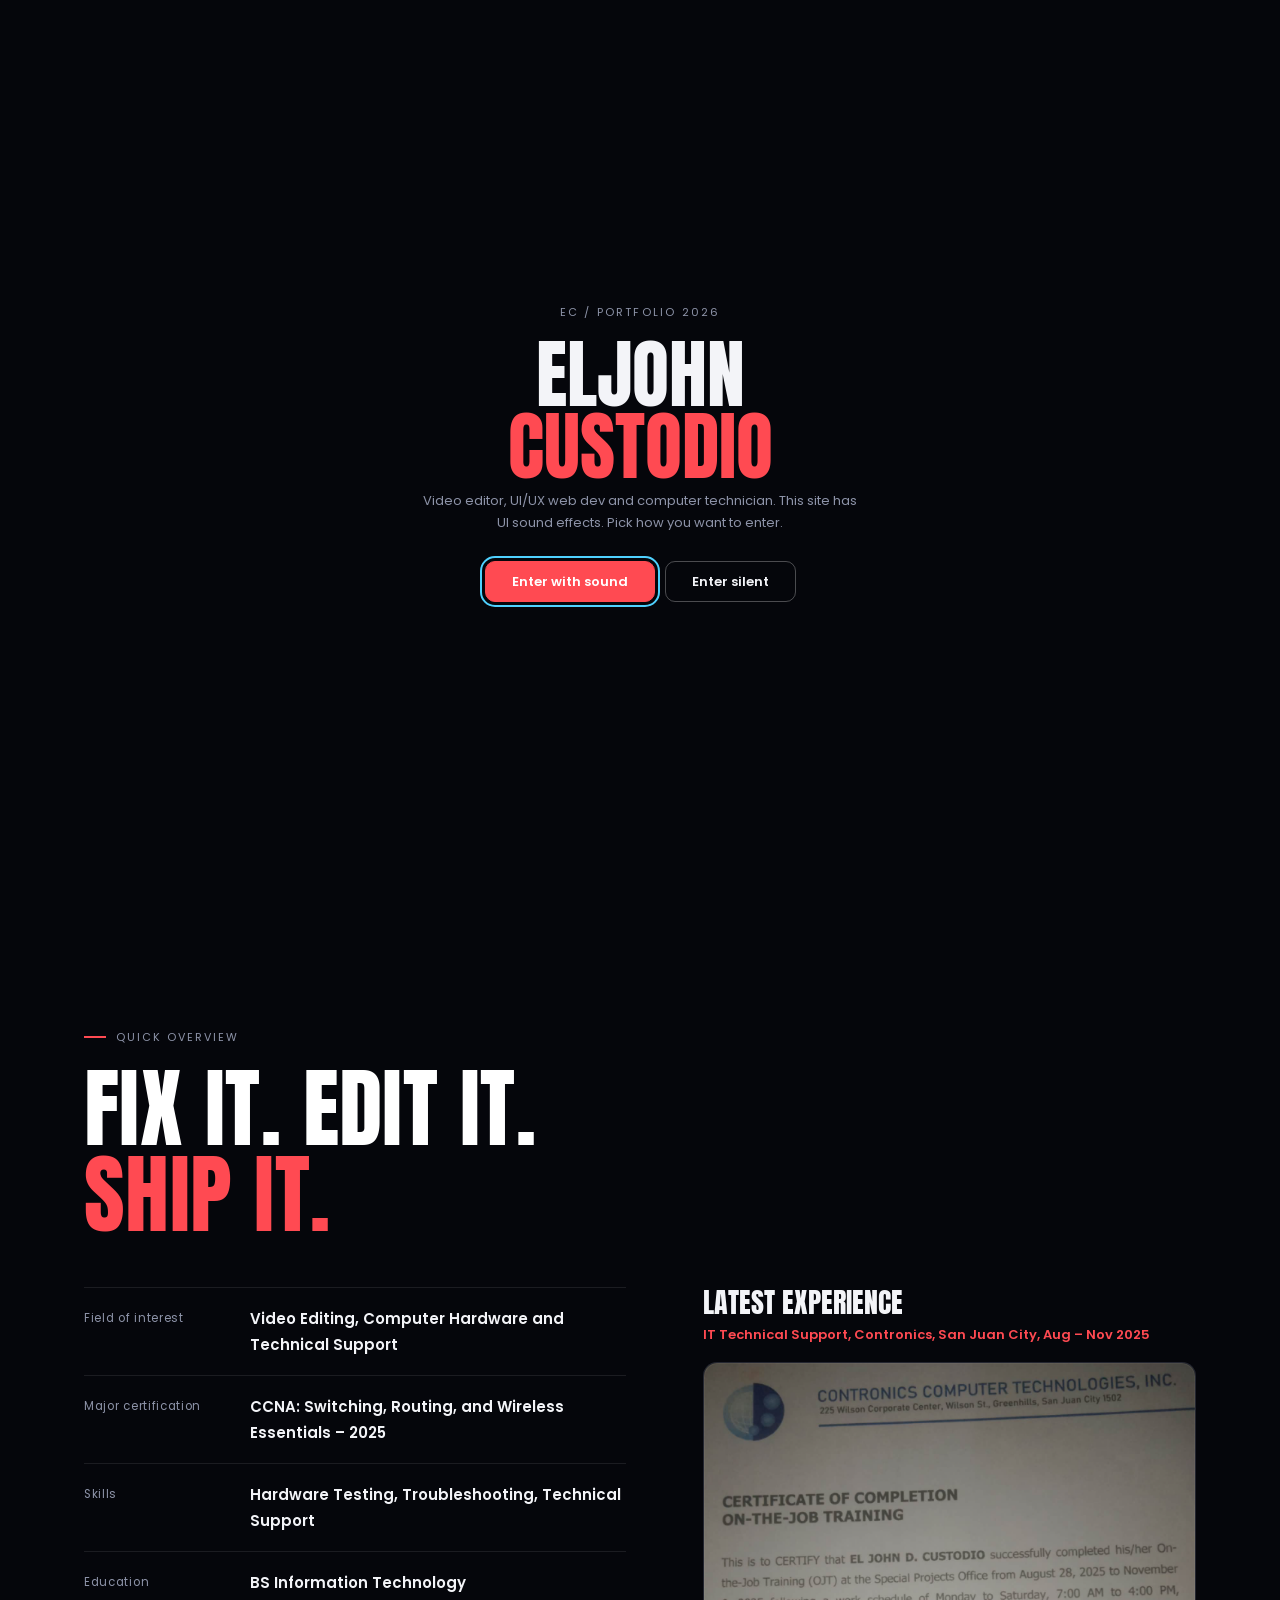
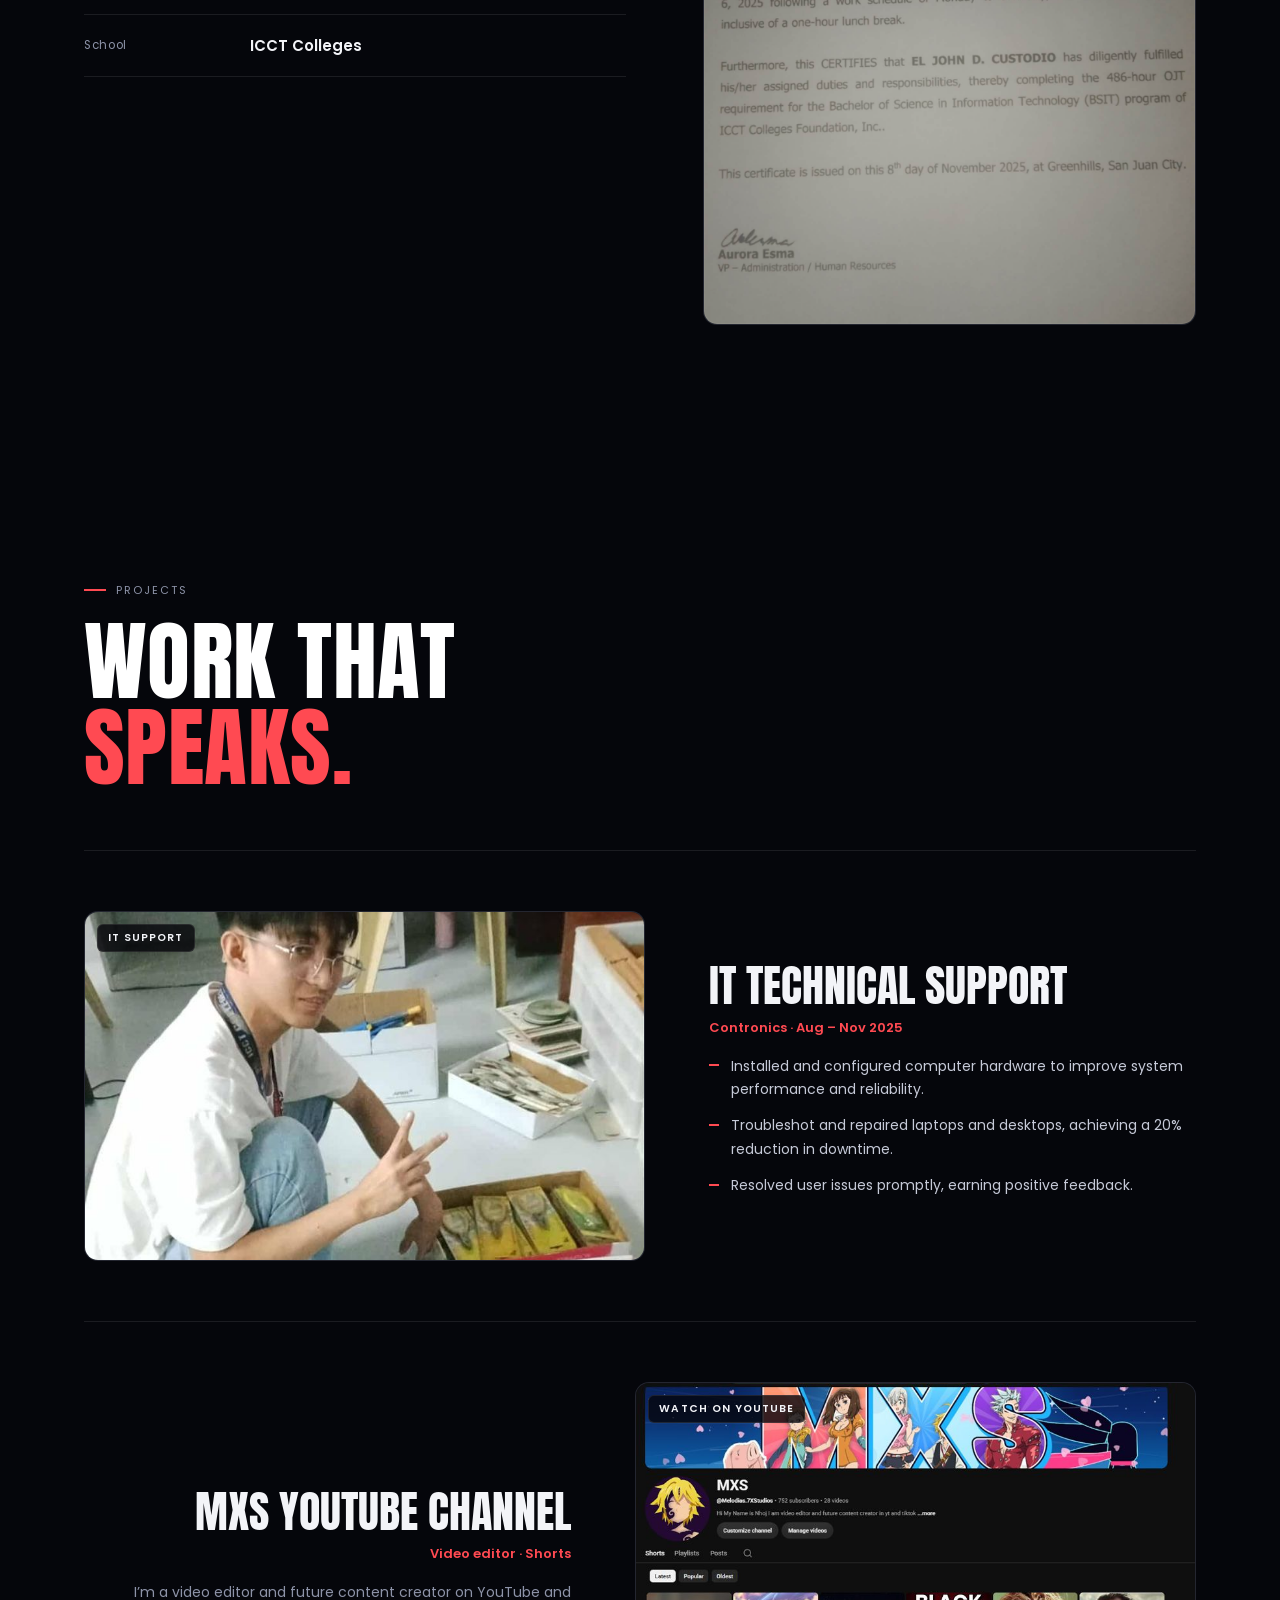
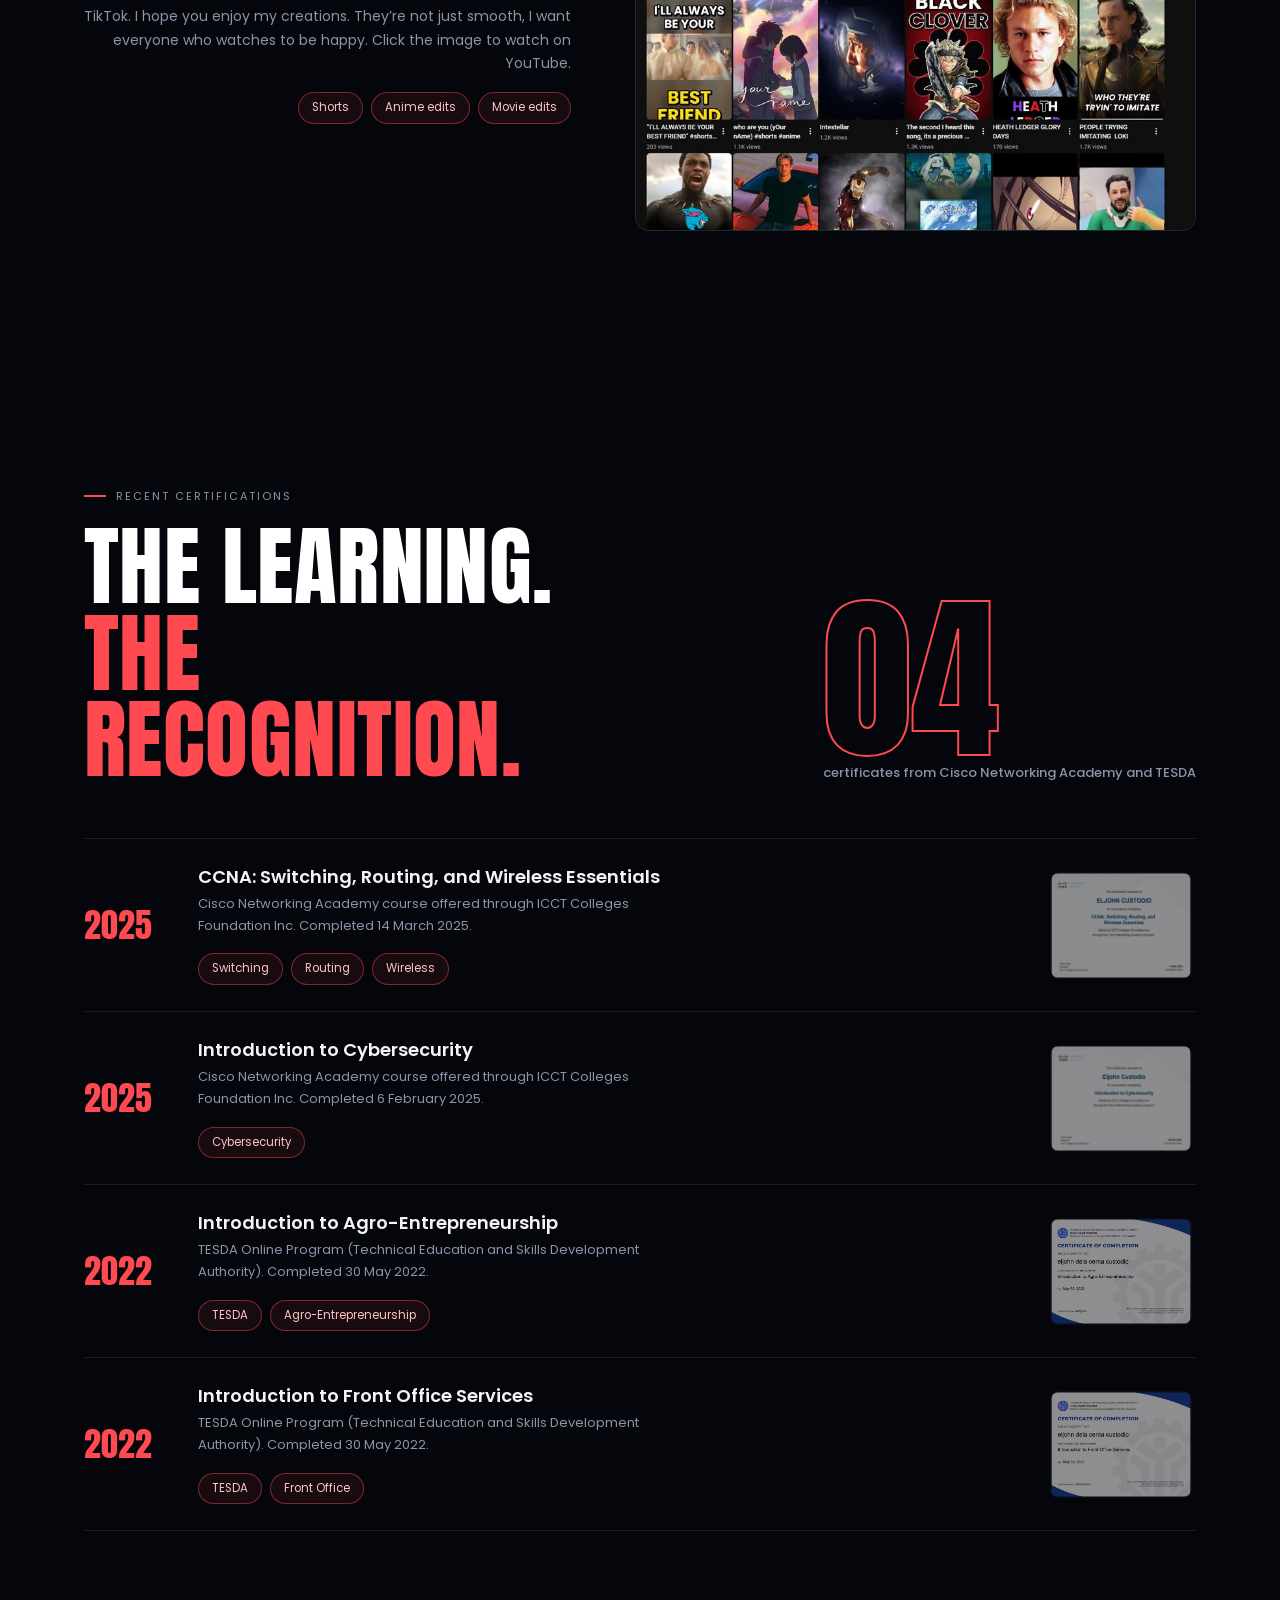
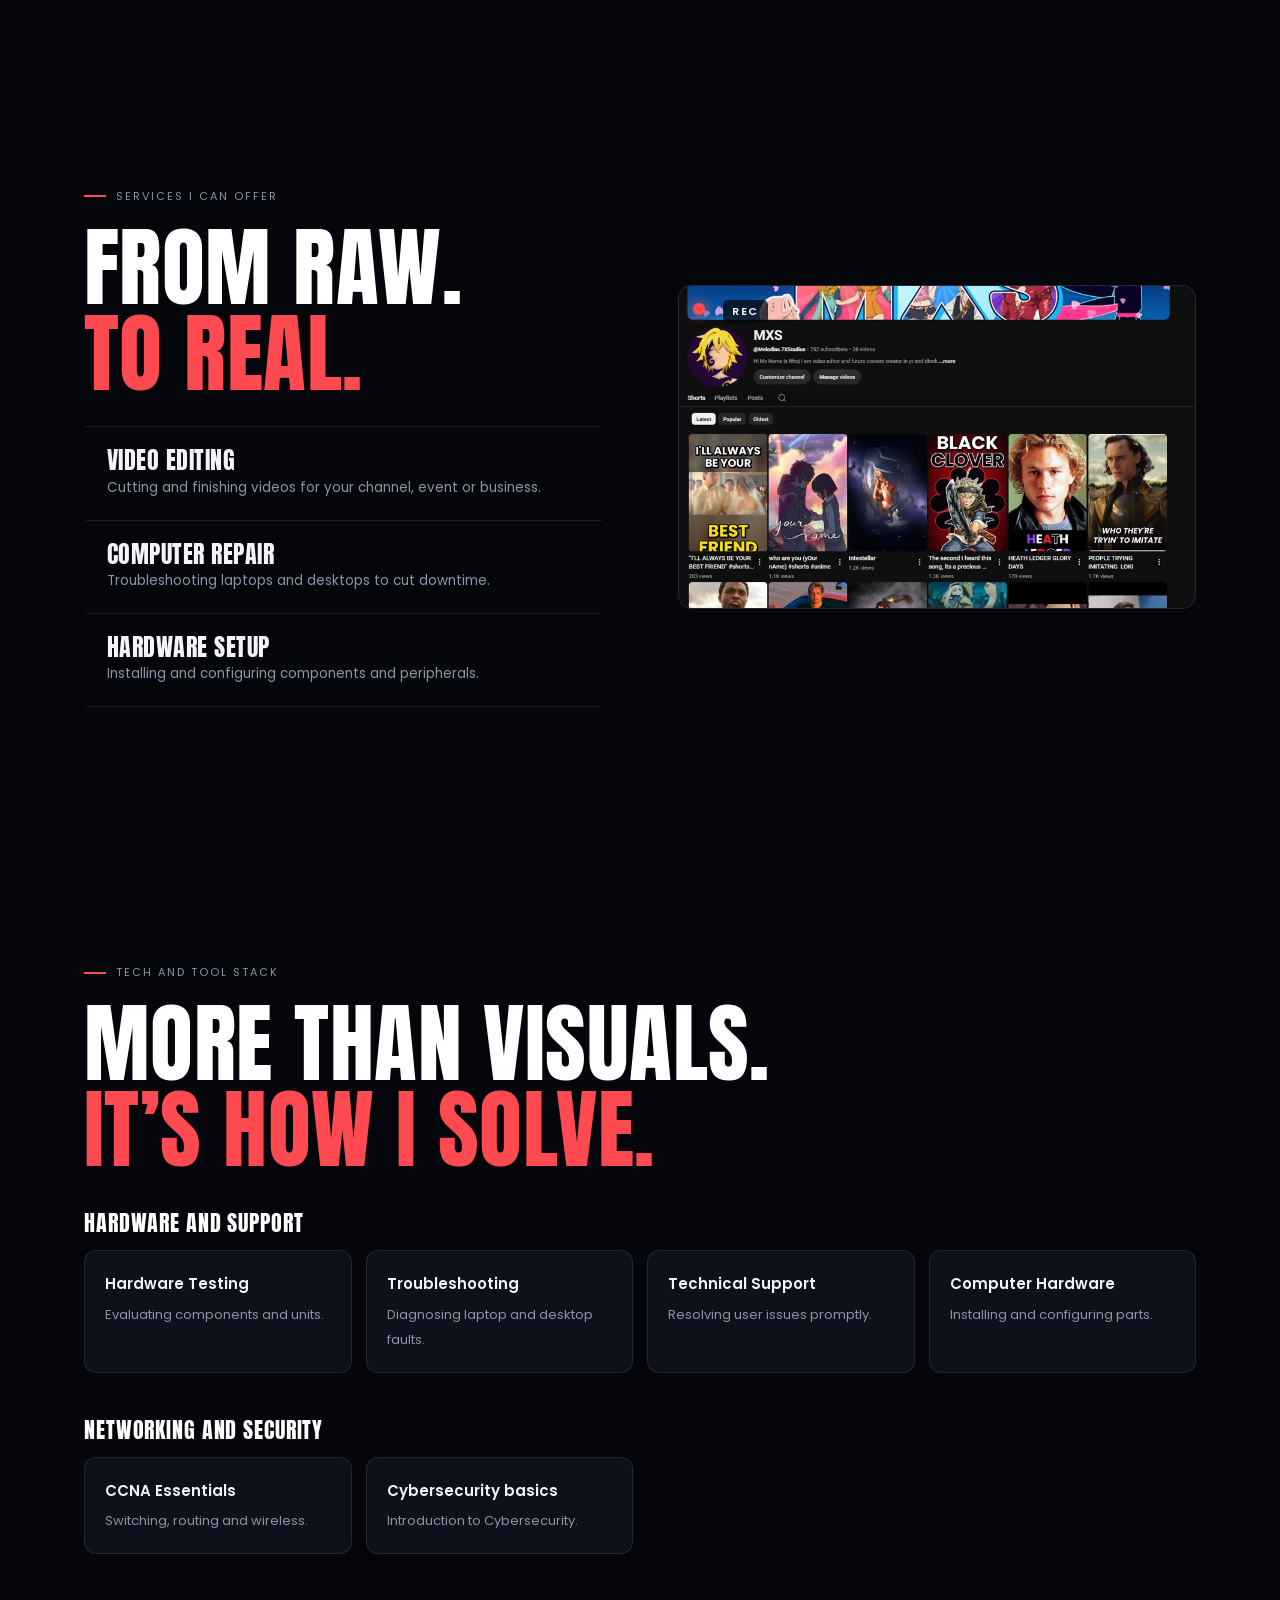
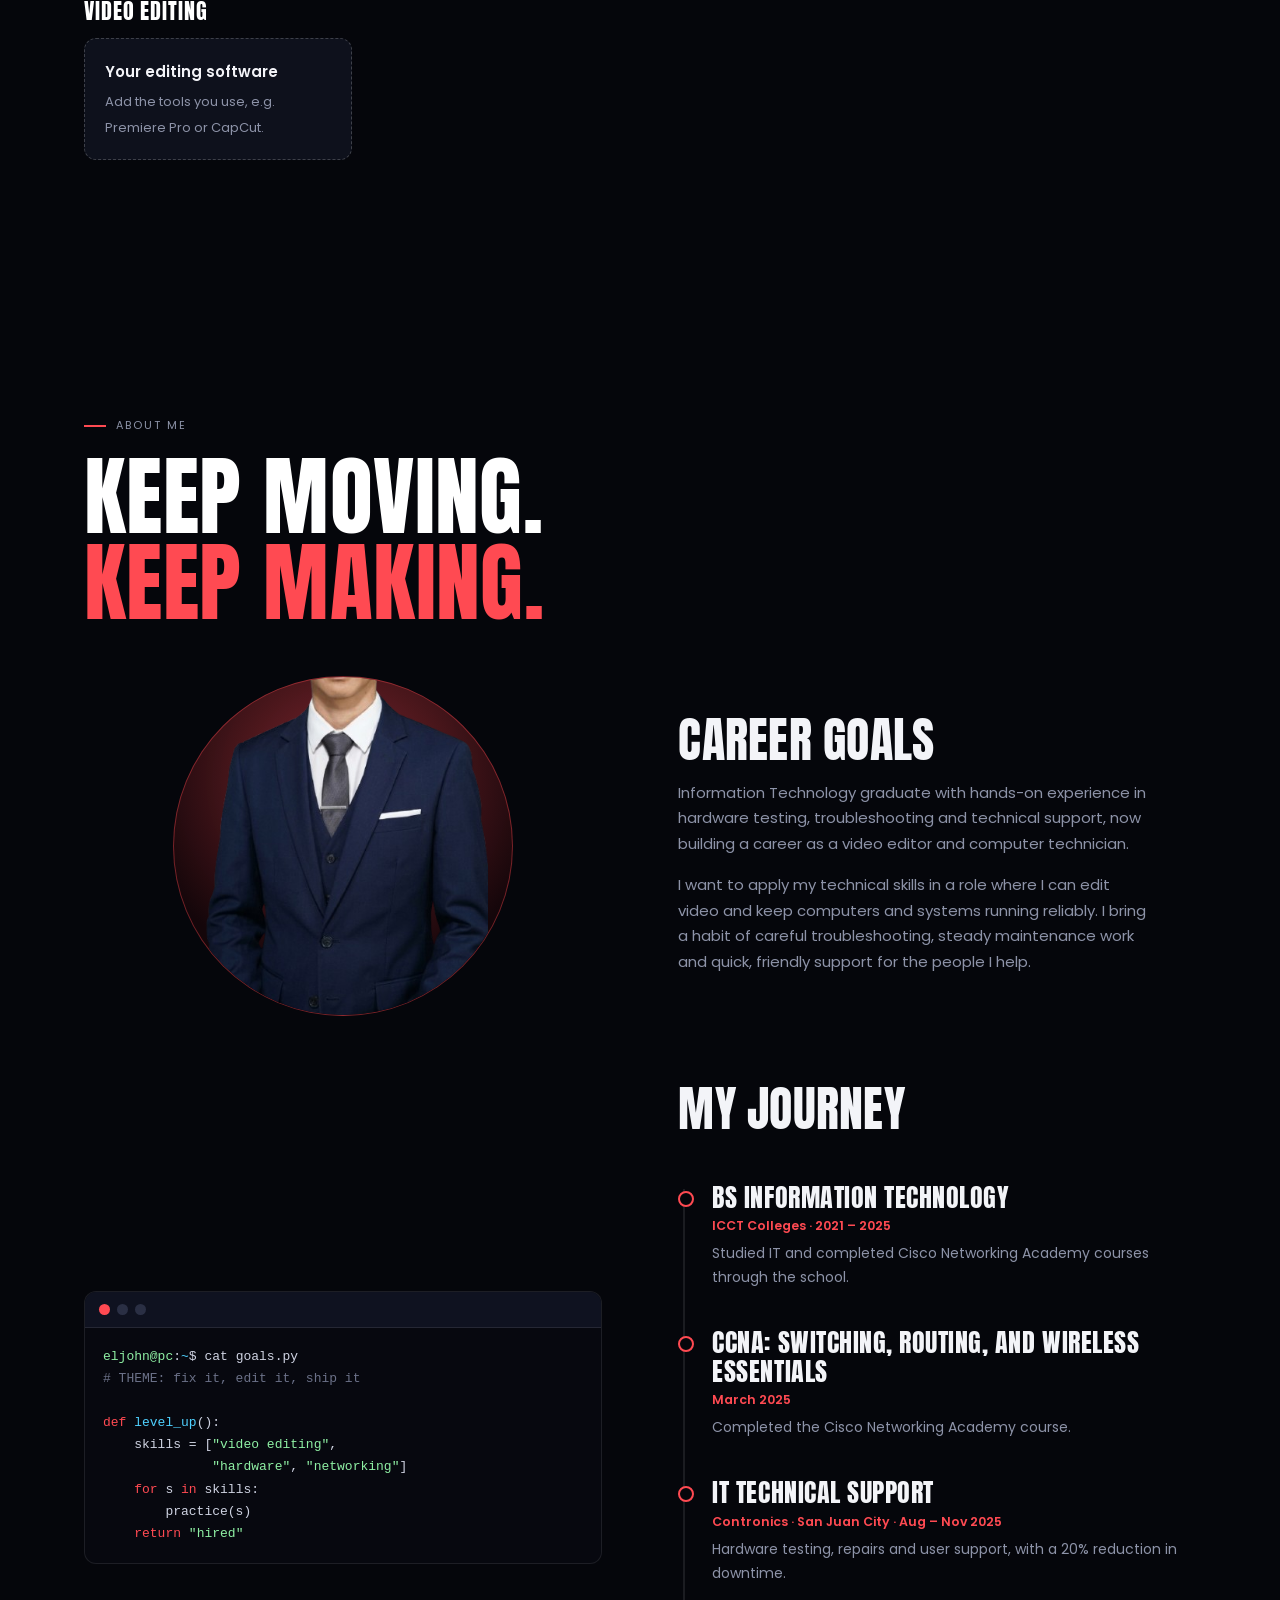
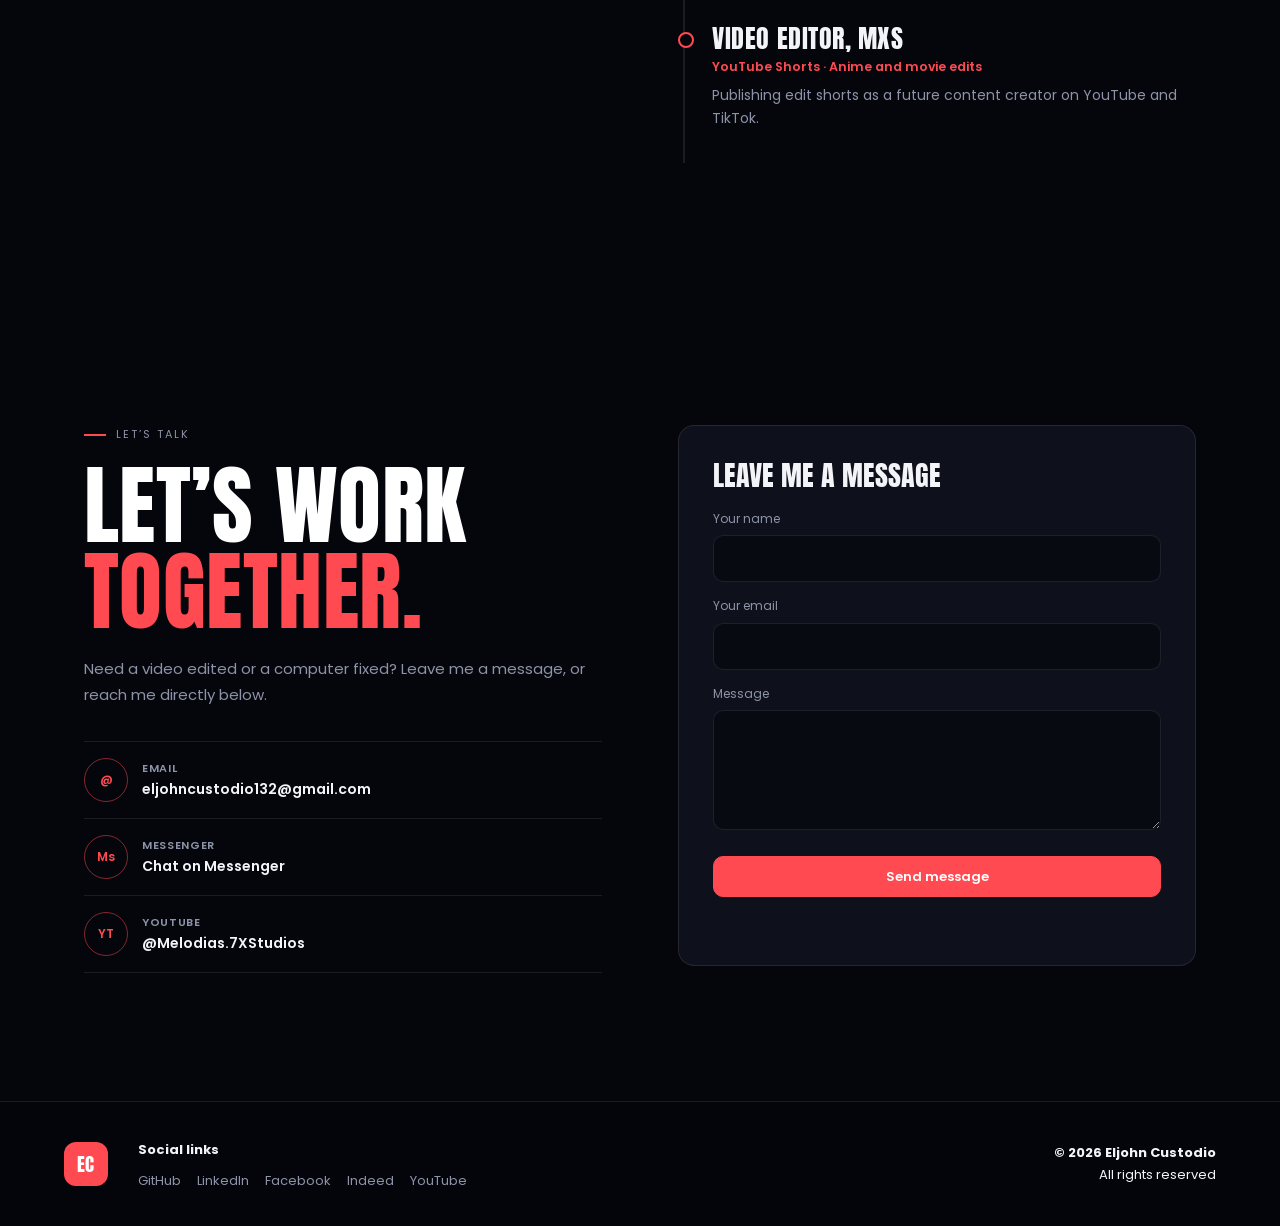
==== index.html @ 68603413 "Update index.html" ====
<!DOCTYPE html>
<html lang="en">
<head>
<meta charset="utf-8">
<meta name="viewport" content="width=device-width, initial-scale=1, viewport-fit=cover">
<meta name="color-scheme" content="dark">
<title>Eljohn Custodio – Portfolio</title>
<link rel="preconnect" href="https://fonts.googleapis.com">
<link rel="preconnect" href="https://fonts.gstatic.com" crossorigin>
<link rel="stylesheet" href="https://fonts.googleapis.com/css2?family=Anton&family=Poppins:wght@400;500;600;700&display=swap">
<style>
:root{
  --bg:#05060b; --bg2:#0a0c15; --panel:#0e111c; --line:rgba(255,255,255,.09);
  --text:#f3f4f8; --mut:#8d93a8; --red:#ff4a52; --red2:#b3121d; --cyan:#4fd1ff;
  --head:'Anton','Impact','Arial Narrow',sans-serif;
  --body:'Poppins',system-ui,-apple-system,'Segoe UI',sans-serif;
  --pad:clamp(20px,5vw,72px);
}
*{box-sizing:border-box;margin:0;padding:0}
html{scroll-behavior:smooth;scroll-padding-top:76px;background:var(--bg)}
body{background:var(--bg);color:var(--text);font:400 15px/1.7 var(--body);overflow-x:hidden;padding-top:env(safe-area-inset-top,0px)}
img{max-width:100%;display:block}
a{color:inherit;text-decoration:none}
ul{list-style:none}
:focus-visible{outline:2px solid var(--cyan);outline-offset:3px;border-radius:4px}
::selection{background:var(--red);color:#fff}

/* ---------- background layers ---------- */
#fx{position:fixed;inset:0;width:100%;height:100%;z-index:0;pointer-events:none}
.glow{position:fixed;inset:0;z-index:0;pointer-events:none;
  background:radial-gradient(60% 45% at 80% 8%,rgba(255,74,82,.14),transparent 70%),
             radial-gradient(50% 40% at 5% 95%,rgba(79,209,255,.07),transparent 70%)}
.grain{position:fixed;inset:0;z-index:60;pointer-events:none;opacity:.05;
  background-image:url("data:image/svg+xml;utf8,<svg xmlns='http://www.w3.org/2000/svg' width='160' height='160'><filter id='n'><feTurbulence type='fractalNoise' baseFrequency='.9' numOctaves='2'/></filter><rect width='160' height='160' filter='url(%23n)'/></svg>")}
#prog{position:fixed;top:0;left:0;height:3px;width:100%;background:var(--red);transform-origin:0 50%;transform:scaleX(0);z-index:80}
main,footer,nav{position:relative;z-index:2}

/* ---------- nav ---------- */
nav{position:fixed;top:env(safe-area-inset-top,0px);left:0;right:0;z-index:70;display:flex;align-items:center;gap:28px;padding:14px var(--pad);
  background:linear-gradient(var(--bg) 40%,transparent)}
.logo{display:grid;place-items:center;width:44px;height:44px;border-radius:12px;background:var(--red);color:#fff;font:400 19px/1 var(--head);letter-spacing:.04em;flex:none}
nav ul{display:flex;gap:26px;margin-left:auto}
nav ul a{font-size:12.5px;color:var(--mut);padding:6px 0;position:relative;transition:color .2s}
nav ul a::after{content:"";position:absolute;left:0;right:0;bottom:0;height:2px;background:var(--red);transform:scaleX(0);transform-origin:0 50%;transition:transform .25s}
nav ul a:hover,nav ul a.on{color:var(--text)}
nav ul a:hover::after,nav ul a.on::after{transform:scaleX(1)}
.burger{display:none;margin-left:auto;background:none;border:1px solid var(--line);color:var(--text);width:44px;height:44px;border-radius:12px;font-size:18px;cursor:pointer}

/* ---------- buttons ---------- */
.btn{display:inline-flex;align-items:center;justify-content:center;gap:10px;padding:13px 26px;border-radius:10px;background:var(--red);color:#fff;font:600 13px/1 var(--body);border:1.5px solid var(--red);cursor:pointer;transition:transform .15s,background .2s,box-shadow .2s}
.btn:hover{background:#ff6a70;box-shadow:0 10px 30px -10px var(--red);transform:translateY(-2px)}
.btn.out{background:transparent;color:var(--text);border-color:rgba(255,255,255,.28)}
.btn.out:hover{border-color:var(--red);background:rgba(255,74,82,.1);box-shadow:none}
nav .btn{padding:11px 22px}

/* ---------- shared type ---------- */
.wrap{max-width:1240px;margin:0 auto;padding:0 var(--pad)}
section{padding:clamp(70px,10vw,130px) 0;position:relative}
.kick{font-size:11px;color:var(--mut);letter-spacing:.18em;margin-bottom:18px;display:flex;align-items:center;gap:10px}
.kick::before{content:"";width:22px;height:2px;background:var(--red)}
.t{font:400 clamp(40px,7vw,88px)/.98 var(--head);text-transform:uppercase;letter-spacing:.005em}
.t .w{display:block;color:#fff}
.t .r{display:block;color:var(--red)}
.t.sm{font-size:clamp(34px,5vw,62px)}
.lead{max-width:56ch;color:var(--mut);margin-top:22px}
.pills{display:flex;flex-wrap:wrap;gap:8px;margin-top:16px}
.pills span{font-size:11.5px;padding:5px 13px;border-radius:99px;border:1px solid rgba(255,74,82,.45);color:#ffc2c5;background:rgba(255,74,82,.08)}
.rv .w,.rv .r{clip-path:inset(0 0 100% 0);transform:translateY(28px);transition:clip-path .8s cubic-bezier(.2,.7,.2,1),transform .8s cubic-bezier(.2,.7,.2,1)}
.rv .r{transition-delay:.12s}
.rv.in .w,.rv.in .r{clip-path:inset(0 0 -20% 0);transform:none}

/* ---------- HERO ---------- */
#home{padding:0;min-height:100svh;display:flex;align-items:flex-end;overflow:hidden}
.pword{position:absolute;left:50%;top:clamp(90px,16vh,170px);transform:translateX(-50%);z-index:1;white-space:nowrap;
  font:400 clamp(86px,20.5vw,330px)/.86 var(--head);letter-spacing:.01em;
  background:linear-gradient(180deg,#ff5058 15%,#a3101a 70%,rgba(163,16,26,0) 100%);-webkit-background-clip:text;background-clip:text;color:transparent;user-select:none}
.hero{display:grid;grid-template-columns:1fr minmax(260px,420px) 1fr;align-items:end;gap:20px;width:100%;position:relative;z-index:3;min-height:100svh;padding-top:110px}
.hl{align-self:center;padding-bottom:70px;position:relative;z-index:4}
.hi{font:italic 500 22px/1 var(--body);color:#ffd5d7;margin-bottom:6px}
h1{font:400 clamp(50px,7.4vw,112px)/.9 var(--head);text-transform:uppercase;color:#fff;text-shadow:0 6px 30px rgba(0,0,0,.6)}
h1 small{display:block;font-size:.42em;letter-spacing:.14em;color:var(--red);margin-top:10px}
.role{margin:18px 0 8px;max-width:34ch;font-weight:500;color:#e6e8f0}
.role b{font-weight:700;color:#fff}
.blurb{font-size:13px;color:var(--mut);max-width:40ch;margin-bottom:22px}
.cta{display:flex;flex-wrap:wrap;gap:10px;margin-bottom:22px}
.soc{display:flex;gap:10px}
.soc a{display:grid;place-items:center;width:42px;height:42px;border-radius:50%;border:1px solid var(--line);background:rgba(255,255,255,.03);font:600 12px/1 var(--body);color:var(--text);transition:all .2s}
.soc a:hover{background:var(--red);border-color:var(--red);transform:translateY(-3px)}
.photo{position:relative;z-index:2;align-self:end;display:flex;justify-content:center;cursor:crosshair;-webkit-mask-image:linear-gradient(#000 82%,transparent);mask-image:linear-gradient(#000 82%,transparent)}
.photo img#pose{width:auto;height:min(80svh,720px);max-width:100%;object-fit:contain;
  /* Stop-motion hero photo: outline + soft glow (your original filter, tinted red) */
  filter:drop-shadow(2px 0 0 #dfe6ee) drop-shadow(-2px 0 0 #dfe6ee) drop-shadow(0 2px 0 #dfe6ee) drop-shadow(0 -2px 0 #dfe6ee)
         drop-shadow(0 0 22px rgba(255,74,82,.4)) brightness(.95);
  will-change:transform}
.stats{align-self:center;justify-self:end;padding-bottom:70px;display:grid;gap:22px;position:relative;z-index:4}
.stats li{text-align:right}
.stats b{display:block;font:400 clamp(40px,5vw,64px)/1 var(--head);color:var(--red)}
.stats span{font-size:12px;color:var(--mut)}
.hint{position:absolute;left:50%;bottom:16px;transform:translateX(-50%);z-index:5;font-size:11px;color:var(--mut);letter-spacing:.1em}

/* ---------- OVERVIEW ---------- */
.over{display:grid;grid-template-columns:1.1fr 1fr;gap:clamp(30px,6vw,90px);margin-top:50px;align-items:start}
.facts{display:grid;gap:0;border-top:1px solid var(--line)}
.fact{display:grid;grid-template-columns:150px 1fr;gap:16px;padding:18px 0;border-bottom:1px solid var(--line);transition:background .2s,padding .2s}
.fact:hover{background:linear-gradient(90deg,rgba(255,74,82,.1),transparent);padding-left:12px}
.fact small{font-size:11.5px;color:var(--mut);letter-spacing:.06em;padding-top:3px}
.fact span{font-weight:600}
.exp h3{font:400 28px/1.1 var(--head);text-transform:uppercase;margin-bottom:6px}
.exp p{font-size:13px;color:var(--red);font-weight:600;margin-bottom:16px}
.frame{display:block;position:relative;border-radius:14px;overflow:hidden;border:1px solid var(--line);background:var(--panel)}
.frame::after{content:"";position:absolute;inset:0;border-radius:14px;box-shadow:inset 0 0 0 1px rgba(255,255,255,.04);pointer-events:none}
.frame img{width:100%;height:auto;transition:transform .5s}
.frame:hover img{transform:scale(1.03)}

/* ---------- PROJECTS ---------- */
.proj{display:grid;grid-template-columns:1.15fr 1fr;gap:clamp(24px,5vw,64px);align-items:center;margin-top:60px;padding-top:60px;border-top:1px solid var(--line)}
.proj.flip{grid-template-columns:1fr 1.15fr}
.proj.flip .shot{order:2}
.shot{display:block;position:relative;border-radius:14px;overflow:hidden;border:1px solid var(--line);aspect-ratio:16/10;background:var(--panel)}
.shot.auto{aspect-ratio:auto}
.shot img{width:100%;height:100%;object-fit:cover;transition:transform .6s}
.shot:hover img{transform:scale(1.04)}
.badge{position:absolute;left:12px;top:12px;font-size:10.5px;font-weight:600;letter-spacing:.1em;background:rgba(5,6,11,.8);border:1px solid var(--line);padding:4px 10px;border-radius:6px}
.proj h3{font:400 clamp(28px,3.4vw,44px)/1.05 var(--head);text-transform:uppercase}
.proj em{display:block;font-style:normal;color:var(--red);font-size:13px;font-weight:600;margin:8px 0 16px}
.proj p{color:var(--mut);font-size:14px}
.exp-list li{position:relative;padding:0 0 12px 22px;color:#c6cad8;font-size:14px}
.exp-list li::before{content:"";position:absolute;left:0;top:.7em;width:10px;height:2px;background:var(--red)}
.proj.flip .txt{text-align:right}
.proj.flip .pills{justify-content:flex-end}

/* ---------- CERTS ---------- */
#certs .top{display:grid;grid-template-columns:1fr 1fr;gap:40px;align-items:end}
.big{font:400 clamp(90px,14vw,190px)/.8 var(--head);color:transparent;-webkit-text-stroke:2px var(--red);justify-self:end}
.big small{display:block;font:500 13px/1.3 var(--body);-webkit-text-stroke:0;color:var(--mut);text-align:right;margin-top:14px}
.certs{margin-top:56px;border-top:1px solid var(--line)}
.cr{display:grid;grid-template-columns:90px 1fr auto;gap:24px;align-items:center;padding:26px 0;border-bottom:1px solid var(--line);position:relative;transition:background .25s}
.cr:hover,.cr:focus-within{background:linear-gradient(90deg,rgba(255,74,82,.09),transparent 70%)}
.cr .yr{font:400 34px/1 var(--head);color:var(--red)}
.cr h3{font:600 18px/1.35 var(--body)}
.cr p{font-size:13px;color:var(--mut);margin-top:4px;max-width:62ch}
.cr .th{width:150px;aspect-ratio:4/3;border-radius:8px;overflow:hidden;border:1px solid var(--line);opacity:.55;transform:scale(.94);transition:all .3s;background:var(--panel)}
.cr .th img{width:100%;height:100%;object-fit:cover}
.cr:hover .th,.cr:focus-within .th{opacity:1;transform:scale(1.05) rotate(-1.5deg);border-color:var(--red)}

/* ---------- SERVICES ---------- */
.svcgrid{display:grid;grid-template-columns:1fr 1fr;gap:clamp(30px,6vw,90px);align-items:center}
.rec{position:relative;border-radius:14px;overflow:hidden;border:1px solid var(--line);aspect-ratio:16/10;background:var(--panel)}
.rec img{width:100%;height:100%;object-fit:cover;filter:saturate(1.1)}
.rec::before{content:"REC";position:absolute;left:44px;top:14px;z-index:2;font:600 11px/1 var(--body);letter-spacing:.14em;background:rgba(5,6,11,.75);padding:6px 9px;border-radius:5px}
.rec i{position:absolute;left:14px;top:17px;z-index:3;width:12px;height:12px;border-radius:50%;background:var(--red);box-shadow:0 0 12px var(--red);animation:rec 1.4s steps(2) infinite}
@keyframes rec{50%{opacity:.15}}
.svc{margin-top:30px;border-top:1px solid var(--line)}
.svc div{padding:20px 0 20px 20px;border-bottom:1px solid var(--line);border-left:3px solid transparent;transition:all .2s}
.svc div:hover{border-left-color:var(--red);background:linear-gradient(90deg,rgba(255,74,82,.09),transparent)}
.svc b{display:block;font:400 24px/1.1 var(--head);text-transform:uppercase;letter-spacing:.02em}
.svc span{font-size:13.5px;color:var(--mut)}

/* ---------- STACK ---------- */
.stack h4{font:400 22px/1 var(--head);text-transform:uppercase;letter-spacing:.04em;margin:46px 0 16px;color:#fff}
.stack h4:first-of-type{margin-top:40px}
.grid{display:grid;grid-template-columns:repeat(auto-fill,minmax(230px,1fr));gap:14px}
.tile{padding:20px;border-radius:12px;background:var(--panel);border:1px solid var(--line);transition:all .2s}
.tile:hover{border-color:var(--red);transform:translateY(-3px);background:#131726}
.tile b{display:block;font-weight:600;margin-bottom:4px}
.tile span{font-size:13px;color:var(--mut)}
.tile.todo{border-style:dashed;border-color:rgba(255,255,255,.2)}

/* ---------- ABOUT ---------- */
.about{display:grid;grid-template-columns:1fr 1fr;gap:clamp(30px,6vw,90px);align-items:center;margin-top:50px}
.circle{justify-self:center;width:min(100%,340px);aspect-ratio:1;border-radius:50%;background:radial-gradient(circle at 50% 30%,rgba(255,74,82,.5),#14060a 70%);border:1px solid rgba(255,74,82,.4);overflow:hidden;display:flex;align-items:flex-end;justify-content:center}
.circle .cut{width:86%;height:auto;object-fit:contain}
.term{border-radius:12px;overflow:hidden;background:#07080f;border:1px solid var(--line);font:13px/1.7 ui-monospace,SFMono-Regular,Menlo,Consolas,monospace}
.term .bar{display:flex;gap:7px;padding:12px 14px;background:#0f1220;border-bottom:1px solid var(--line)}
.term .bar i{width:11px;height:11px;border-radius:50%;background:#2a2f44}
.term .bar i:first-child{background:var(--red)}
.term pre{padding:18px;overflow-x:auto;color:#cfd3e2}
.g{color:#8ff0a4}.b{color:var(--cyan)}.c{color:#6b7188}.k{color:var(--red)}
.goals p{color:var(--mut);margin-top:16px;max-width:52ch}

/* ---------- JOURNEY ---------- */
.tl{position:relative;margin-top:50px;padding-left:34px;max-width:760px}
.tl::before,.tl::after{content:"";position:absolute;left:5px;top:6px;width:2px;background:var(--line);bottom:6px}
.tl::after{background:var(--red);bottom:auto;height:calc((100% - 12px)*var(--p,0));box-shadow:0 0 14px var(--red)}
.tl li{position:relative;padding-bottom:38px}
.tl li::before{content:"";position:absolute;left:-34px;top:8px;width:12px;height:12px;border-radius:50%;background:var(--bg);border:2px solid var(--red)}
.tl h3{font:400 26px/1.1 var(--head);text-transform:uppercase;letter-spacing:.02em}
.tl small{display:block;color:var(--red);font-weight:600;font-size:12.5px;margin:4px 0 6px}
.tl p{font-size:14px;color:var(--mut);max-width:60ch}

/* ---------- CONTACT ---------- */
.cwrap{display:grid;grid-template-columns:1fr 1fr;gap:clamp(30px,6vw,90px);align-items:start}
.clist{margin-top:34px;border-top:1px solid var(--line)}
.clist a{display:grid;grid-template-columns:44px 1fr;gap:14px;align-items:center;padding:16px 0;border-bottom:1px solid var(--line);transition:all .2s}
.clist a:hover{padding-left:10px;background:linear-gradient(90deg,rgba(255,74,82,.09),transparent)}
.clist .ic{width:44px;height:44px;border-radius:50%;display:grid;place-items:center;border:1px solid rgba(255,74,82,.5);color:var(--red);font:600 12px/1 var(--body)}
.clist small{display:block;font-size:11px;color:var(--mut);letter-spacing:.06em}
.clist span{font-weight:600;font-size:14px;word-break:break-word}
form{background:var(--panel);border:1px solid var(--line);border-radius:16px;padding:clamp(20px,3vw,34px)}
form h3{font:400 28px/1.1 var(--head);text-transform:uppercase;margin-bottom:18px}
label{display:block;font-size:12px;color:var(--mut);margin:14px 0 6px}
input,textarea{width:100%;background:#080a12;border:1px solid var(--line);border-radius:10px;color:var(--text);font:400 14px/1.5 var(--body);padding:12px 14px;transition:border-color .2s}
input:focus,textarea:focus{outline:none;border-color:var(--red)}
input[aria-invalid="true"],textarea[aria-invalid="true"]{border-color:#ff7b82}
textarea{min-height:120px;resize:vertical}
form .btn{margin-top:18px;width:100%}
#fstat{min-height:22px;margin-top:12px;font-size:13px}
#fstat.err{color:#ff8a90}#fstat.ok{color:#8ff0a4}

footer{border-top:1px solid var(--line);padding:34px var(--pad);display:flex;flex-wrap:wrap;gap:30px;align-items:center;background:rgba(5,6,11,.85)}
footer .links{display:flex;flex-wrap:wrap;gap:16px;font-size:13px;color:var(--mut)}
footer .links a:hover{color:var(--red)}
footer .copy{margin-left:auto;text-align:right;font-size:13px}

/* ---------- sound toggle + gate ---------- */
#snd{position:fixed;left:max(16px,env(safe-area-inset-left,0px));bottom:max(16px,env(safe-area-inset-bottom,0px));z-index:75;display:flex;align-items:center;gap:10px;padding:10px 16px 10px 12px;border-radius:99px;background:rgba(10,12,21,.9);border:1px solid var(--line);color:var(--text);font:600 12px/1 var(--body);cursor:pointer;backdrop-filter:blur(8px)}
#snd .eq{display:flex;gap:2px;align-items:flex-end;height:14px}
#snd .eq i{width:3px;background:var(--red);border-radius:2px;height:4px}
#snd[aria-pressed="true"] .eq i{animation:eq .9s ease-in-out infinite alternate}
#snd[aria-pressed="true"] .eq i:nth-child(2){animation-delay:.2s}
#snd[aria-pressed="true"] .eq i:nth-child(3){animation-delay:.4s}
@keyframes eq{from{height:3px}to{height:14px}}
#gate{position:fixed;inset:0;z-index:100;display:grid;place-items:center;background:var(--bg);text-align:center;padding:24px;transition:opacity .6s,visibility .6s}
#gate.off{opacity:0;visibility:hidden}
#gate .gi{max-width:440px}
#gate small{font-size:11px;letter-spacing:.2em;color:var(--mut)}
#gate h2{font:400 clamp(44px,10vw,76px)/.95 var(--head);text-transform:uppercase;margin:14px 0 8px}
#gate h2 span{color:var(--red)}
#gate p{color:var(--mut);font-size:13px;margin-bottom:26px}
#gate .row{display:flex;gap:10px;justify-content:center;flex-wrap:wrap}

/* ---------- responsive ---------- */
@media(max-width:980px){
  nav ul{position:fixed;inset:72px 16px auto 16px;flex-direction:column;gap:0;background:var(--panel);border:1px solid var(--line);border-radius:14px;padding:8px 18px;display:none;margin:0}
  nav ul.open{display:flex}
  nav ul li a{display:block;padding:14px 0;font-size:14px}
  .burger{display:block}
  nav .btn{display:none}
  .hero{grid-template-columns:1fr;min-height:auto;padding-top:96px;text-align:left;gap:0}
  .pword{top:100px}
  .photo{order:-1;margin-top:clamp(40px,12vw,110px)}
  .photo img#pose{height:min(62svh,520px)}
  .hl{padding-bottom:30px;margin-top:-30px}
  .stats{justify-self:stretch;grid-auto-flow:column;padding-bottom:70px}
  .stats li{text-align:left}
  .over,.proj,.proj.flip,#certs .top,.svcgrid,.about,.cwrap{grid-template-columns:1fr}
  .proj.flip .shot{order:0}
  .proj.flip .txt{text-align:left}.proj.flip .pills{justify-content:flex-start}
  .big{justify-self:start}.big small{text-align:left}
  .cr{grid-template-columns:64px 1fr}
  .cr .th{display:none}
  .fact{grid-template-columns:1fr;gap:2px}
  footer .copy{margin-left:0;text-align:left}
}
@media(prefers-reduced-motion:reduce){
  html{scroll-behavior:auto}
  .rv .w,.rv .r{clip-path:none;transform:none;transition:none}
  .rec i,#snd .eq i{animation:none}
}
</style>
</head>
<body>

<div id="gate" role="dialog" aria-modal="true" aria-label="Enter the portfolio">
  <div class="gi">
    <small>EC / PORTFOLIO 2026</small>
    <h2>Eljohn <span>Custodio</span></h2>
    <p>Video editor, UI/UX web dev and computer technician. This site has UI sound effects. Pick how you want to enter.</p>
    <div class="row"><button class="btn" id="enS" type="button">Enter with sound</button><button class="btn out" id="enQ" type="button">Enter silent</button></div>
  </div>
</div>

<div id="prog" aria-hidden="true"></div>
<canvas id="fx" aria-hidden="true"></canvas>
<div class="glow" aria-hidden="true"></div>
<div class="grain" aria-hidden="true"></div>

<nav>
  <a class="logo" href="#home" aria-label="Home">EC</a>
  <ul id="menu"><li><a href="#home">Home</a></li><li><a href="#overview">Overview</a></li><li><a href="#projects">Projects</a></li><li><a href="#certs">Certifications</a></li><li><a href="#services">Services</a></li><li><a href="#stack">Tech Stack</a></li><li><a href="#about">About</a></li></ul>
  <a class="btn" href="#contact">Hire me</a>
  <button class="burger" id="burger" type="button" aria-label="Open menu" aria-expanded="false" aria-controls="menu">&#9776;</button>
</nav>

<main>
<!-- ================= HERO ================= -->
<section id="home"><div class="pword" aria-hidden="true">PORTFOLIO</div>
<div class="wrap hero">
  <div class="hl">
    <p class="hi">Hello there,</p>
    <h1>I’m Eljohn<small>Custodio</small></h1>
    <p class="role">An aspiring <b>Video Editor &amp; ui/ux web dev and Computer Technician</b></p>
    <p class="blurb">Information Technology graduate with hands-on experience in hardware testing, troubleshooting and technical support.</p>
    <div class="cta"><a class="btn" href="#projects">Visit projects</a><a class="btn out" href="cv/Eljohn_Custodio_Resume_Harvard_Style.pdf" download>Download CV 1</a><a class="btn out" href="cv/0Eljohn_Custodio_CV.pdf" download>Download CV 2</a></div>
    <div class="soc"><a href="https://github.com/eljohn132?tab=repositories" target="_blank" rel="noopener" aria-label="GitHub">GH</a><a href="https://www.linkedin.com/in/eljohn-custodio-68ab8a448/" target="_blank" rel="noopener" aria-label="LinkedIn">in</a><a href="https://www.youtube.com/@Melodias.7XStudios" target="_blank" rel="noopener" aria-label="YouTube">YT</a><a href="https://web.facebook.com/Titobadong09" target="_blank" rel="noopener" aria-label="Facebook">f</a><a href="https://profile.indeed.com/?hl=en_PH&co=PH&from=gnav-homepage" target="_blank" rel="noopener" aria-label="Indeed">Id</a></div>
  </div>
  <div class="photo"><img src="img/eljohn-front.png" id="pose" alt="Eljohn Custodio in a navy suit" width="374" height="667"></div>
  <ul class="stats">
    <li><b>4</b><span>Certifications earned</span></li>
    <li><b>20%</b><span>Less laptop and desktop downtime</span></li>
    <li><b>3</b><span>Months of IT support at Contronics</span></li>
  </ul>
</div>
<p class="hint" aria-hidden="true">Hover the photo</p>
</section>

<!-- ================= OVERVIEW ================= -->
<section id="overview"><div class="wrap">
  <p class="kick">QUICK OVERVIEW</p>
  <h2 class="t rv"><span class="w">Fix it. Edit it.</span><span class="r">Ship it.</span></h2>
  <div class="over">
    <div class="facts">
      <p class="fact"><small>Field of interest</small><span>Video Editing, Computer Hardware and Technical Support</span></p>
      <p class="fact"><small>Major certification</small><span>CCNA: Switching, Routing, and Wireless Essentials – 2025</span></p>
      <p class="fact"><small>Skills</small><span>Hardware Testing, Troubleshooting, Technical Support</span></p>
      <p class="fact"><small>Education</small><span>BS Information Technology</span></p>
      <p class="fact"><small>School</small><span>ICCT Colleges</span></p>
    </div>
    <div class="exp">
      <h3>Latest experience</h3>
      <p>IT Technical Support, Contronics, San Juan City, Aug – Nov 2025</p>
      <a class="frame" id="latestExp" href="img/cert-contronics-ojt.png" target="_blank" rel="noopener" aria-label="Open the Contronics certificate in full size"><img src="img/cert-contronics-ojt.png" alt="Contronics Computer Technologies certificate of completion for on-the-job training, August 28 to November 6, 2025"></a>
    </div>
  </div>
</div></section>

<!-- ================= PROJECTS ================= -->
<section id="projects"><div class="wrap">
  <p class="kick">PROJECTS</p>
  <h2 class="t rv"><span class="w">Work that</span><span class="r">speaks.</span></h2>
  <div class="proj">
    <div class="shot"><span class="badge">IT SUPPORT</span><img src="img/project-1.jpg" alt="Eljohn sorting electronic testing equipment at work" style="object-position:40% 30%"></div>
    <div><h3>IT Technical Support</h3><em>Contronics · Aug – Nov 2025</em><ul class="exp-list"><li>Installed and configured computer hardware to improve system performance and reliability.</li><li>Troubleshot and repaired laptops and desktops, achieving a 20% reduction in downtime.</li><li>Resolved user issues promptly, earning positive feedback.</li></ul></div>
  </div>
  <div class="proj flip">
    <a class="shot auto" href="https://www.youtube.com/@Melodias.7XStudios" target="_blank" rel="noopener" aria-label="Open the MXS YouTube channel"><span class="badge">WATCH ON YOUTUBE</span><img src="img/mxs-youtube.jpg" alt="MXS YouTube channel with anime and movie edit shorts"></a>
    <div class="txt"><h3>MXS YouTube channel</h3><em>Video editor · Shorts</em><p>I’m a video editor and future content creator on YouTube and TikTok. I hope you enjoy my creations. They’re not just smooth, I want everyone who watches to be happy. Click the image to watch on YouTube.</p><div class="pills"><span>Shorts</span><span>Anime edits</span><span>Movie edits</span></div></div>
  </div>
</div></section>

<!-- ================= CERTIFICATIONS ================= -->
<section id="certs"><div class="wrap">
  <div class="top">
    <div><p class="kick">RECENT CERTIFICATIONS</p><h2 class="t rv"><span class="w">The learning.</span><span class="r">The recognition.</span></h2></div>
    <div class="big" aria-label="4 certifications">04<small>certificates from Cisco Networking Academy and TESDA</small></div>
  </div>
  <div class="certs">
    <article class="cr"><div class="yr">2025</div><div><h3>CCNA: Switching, Routing, and Wireless Essentials</h3><p>Cisco Networking Academy course offered through ICCT Colleges Foundation Inc. Completed 14 March 2025.</p><div class="pills"><span>Switching</span><span>Routing</span><span>Wireless</span></div></div><div class="th"><img src="img/cert-ccna.jpg" alt="CCNA certificate"></div></article>
    <article class="cr"><div class="yr">2025</div><div><h3>Introduction to Cybersecurity</h3><p>Cisco Networking Academy course offered through ICCT Colleges Foundation Inc. Completed 6 February 2025.</p><div class="pills"><span>Cybersecurity</span></div></div><div class="th"><img src="img/cert-cybersecurity.jpg" alt="Introduction to Cybersecurity certificate"></div></article>
    <article class="cr"><div class="yr">2022</div><div><h3>Introduction to Agro-Entrepreneurship</h3><p>TESDA Online Program (Technical Education and Skills Development Authority). Completed 30 May 2022.</p><div class="pills"><span>TESDA</span><span>Agro-Entrepreneurship</span></div></div><div class="th"><img src="img/cert-tesda-agro.png" alt="TESDA Introduction to Agro-Entrepreneurship certificate"></div></article>
    <article class="cr"><div class="yr">2022</div><div><h3>Introduction to Front Office Services</h3><p>TESDA Online Program (Technical Education and Skills Development Authority). Completed 30 May 2022.</p><div class="pills"><span>TESDA</span><span>Front Office</span></div></div><div class="th"><img src="img/cert-tesda-front-office.png" alt="TESDA Introduction to Front Office Services certificate"></div></article>
  </div>
</div></section>

<!-- ================= SERVICES ================= -->
<section id="services"><div class="wrap svcgrid">
  <div>
    <p class="kick">SERVICES I CAN OFFER</p>
    <h2 class="t rv"><span class="w">From raw.</span><span class="r">To real.</span></h2>
    <div class="svc">
      <div><b>Video editing</b><span>Cutting and finishing videos for your channel, event or business.</span></div>
      <div><b>Computer repair</b><span>Troubleshooting laptops and desktops to cut downtime.</span></div>
      <div><b>Hardware setup</b><span>Installing and configuring components and peripherals.</span></div>
    </div>
  </div>
  <div class="rec" role="img" aria-label="Preview of the MXS channel edits"><i></i><img src="img/mxs-youtube.jpg" alt=""></div>
</div></section>

<!-- ================= TECH STACK ================= -->
<section id="stack"><div class="wrap">
  <p class="kick">TECH AND TOOL STACK</p>
  <h2 class="t rv"><span class="w">More than visuals.</span><span class="r">It’s how I solve.</span></h2>
  <div class="stack">
    <h4>Hardware and support</h4>
    <div class="grid"><div class="tile"><b>Hardware Testing</b><span>Evaluating components and units.</span></div><div class="tile"><b>Troubleshooting</b><span>Diagnosing laptop and desktop faults.</span></div><div class="tile"><b>Technical Support</b><span>Resolving user issues promptly.</span></div><div class="tile"><b>Computer Hardware</b><span>Installing and configuring parts.</span></div></div>
    <h4>Networking and security</h4>
    <div class="grid"><div class="tile"><b>CCNA Essentials</b><span>Switching, routing and wireless.</span></div><div class="tile"><b>Cybersecurity basics</b><span>Introduction to Cybersecurity.</span></div></div>
    <h4>Video editing</h4>
    <div class="grid"><div class="tile todo"><b>Your editing software</b><span>Add the tools you use, e.g. Premiere Pro or CapCut.</span></div></div>
  </div>
</div></section>

<!-- ================= ABOUT / GOALS / JOURNEY ================= -->
<section id="about"><div class="wrap">
  <p class="kick">ABOUT ME</p>
  <h2 class="t rv"><span class="w">Keep moving.</span><span class="r">Keep making.</span></h2>
  <div class="about">
    <div class="circle"><img class="cut" src="img/eljohn-front.png" alt="Portrait of Eljohn"></div>
    <div class="goals"><h3 class="t sm" style="font-size:clamp(30px,4vw,48px)">Career goals</h3><p>Information Technology graduate with hands-on experience in hardware testing, troubleshooting and technical support, now building a career as a video editor and computer technician.</p><p>I want to apply my technical skills in a role where I can edit video and keep computers and systems running reliably. I bring a habit of careful troubleshooting, steady maintenance work and quick, friendly support for the people I help.</p></div>
  </div>
  <div class="about" style="margin-top:70px">
    <div class="term"><div class="bar"><i></i><i></i><i></i></div><pre><span class="g">eljohn@pc</span>:<span class="b">~</span>$ cat goals.py
<span class="c"># THEME: fix it, edit it, ship it</span>

<span class="k">def</span> <span class="b">level_up</span>():
    skills = [<span class="g">"video editing"</span>,
              <span class="g">"hardware"</span>, <span class="g">"networking"</span>]
    <span class="k">for</span> s <span class="k">in</span> skills:
        practice(s)
    <span class="k">return</span> <span class="g">"hired"</span></pre></div>
    <div>
      <h3 class="t sm" style="font-size:clamp(30px,4vw,48px)">My journey</h3>
      <ul class="tl" id="tl">
        <li><h3>BS Information Technology</h3><small>ICCT Colleges · 2021 – 2025</small><p>Studied IT and completed Cisco Networking Academy courses through the school.</p></li>
        <li><h3>CCNA: Switching, Routing, and Wireless Essentials</h3><small>March 2025</small><p>Completed the Cisco Networking Academy course.</p></li>
        <li><h3>IT Technical Support</h3><small>Contronics · San Juan City · Aug – Nov 2025</small><p>Hardware testing, repairs and user support, with a 20% reduction in downtime.</p></li>
        <li><h3>Video editor, MXS</h3><small>YouTube Shorts · Anime and movie edits</small><p>Publishing edit shorts as a future content creator on YouTube and TikTok.</p></li>
      </ul>
    </div>
  </div>
</div></section>

<!-- ================= CONTACT ================= -->
<section id="contact"><div class="wrap cwrap">
  <div>
    <p class="kick">LET’S TALK</p>
    <h2 class="t rv"><span class="w">Let’s work</span><span class="r">together.</span></h2>
    <p class="lead">Need a video edited or a computer fixed? Leave me a message, or reach me directly below.</p>
    <div class="clist">
      <a href="mailto:eljohncustodio132@gmail.com"><span class="ic">@</span><span><small>EMAIL</small><span>eljohncustodio132@gmail.com</span></span></a>
      <a href="https://m.me/Titobadong09" target="_blank" rel="noopener"><span class="ic">Ms</span><span><small>MESSENGER</small><span>Chat on Messenger</span></span></a>
      <a href="https://www.youtube.com/@Melodias.7XStudios" target="_blank" rel="noopener"><span class="ic">YT</span><span><small>YOUTUBE</small><span>@Melodias.7XStudios</span></span></a>
    </div>
  </div>
  <form id="msg" novalidate>
    <h3>Leave me a message</h3>
    <label for="fn">Your name</label><input id="fn" name="name" autocomplete="name" required>
    <label for="fe">Your email</label><input id="fe" name="email" type="email" autocomplete="email" required>
    <label for="fm">Message</label><textarea id="fm" name="message" required></textarea>
    <button class="btn" type="submit">Send message</button>
    <p id="fstat" role="status" aria-live="polite"></p>
  </form>
</div></section>
</main>

<footer>
  <a class="logo" href="#home" aria-label="Back to top">EC</a>
  <div><b style="font-size:13px">Social links</b><div class="links" style="margin-top:8px"><a href="https://github.com/eljohn132?tab=repositories" target="_blank" rel="noopener">GitHub</a><a href="https://www.linkedin.com/in/eljohn-custodio-68ab8a448/" target="_blank" rel="noopener">LinkedIn</a><a href="https://web.facebook.com/Titobadong09" target="_blank" rel="noopener">Facebook</a><a href="https://profile.indeed.com/?hl=en_PH&co=PH&from=gnav-homepage" target="_blank" rel="noopener">Indeed</a><a href="https://www.youtube.com/@Melodias.7XStudios" target="_blank" rel="noopener">YouTube</a></div></div>
  <div class="copy"><b>© 2026 Eljohn Custodio</b><br>All rights reserved</div>
</footer>

<button id="snd" type="button" aria-pressed="false" aria-label="Toggle sound effects"><span class="eq" aria-hidden="true"><i></i><i></i><i></i></span><span id="sndTxt">Sound off</span></button>

<script>
/* ============ SOUND PACK (clips cut from the GLADIUS AUDIO futuristic UI SFX video) ============ */
var SFX_DATA = {"hover": "[data-uri]", "click": "[data-uri]", "nav": "[data-uri]", "confirm": "[data-uri]", "error": "[data-uri]", "whoosh": "[data-uri]", "boot": "[data-uri]", "blip": "[data-uri]"};
</script>
<script>
(function(){
  var RM = window.matchMedia && matchMedia('(prefers-reduced-motion: reduce)').matches;
  var $ = function(s,r){return (r||document).querySelector(s)};
  var $$ = function(s,r){return Array.prototype.slice.call((r||document).querySelectorAll(s))};

  /* ---------- audio engine (Web Audio, decoded once, low latency) ---------- */
  var ctx=null, bufs={}, on=false, master=null, lastHover=0;
  var snd=$('#snd'), sndTxt=$('#sndTxt');
  function b64ToBuf(d){var s=atob(d.split(',')[1]),a=new Uint8Array(s.length);for(var i=0;i<s.length;i++)a[i]=s.charCodeAt(i);return a.buffer;}
  function initAudio(){
    if(ctx) return Promise.resolve();
    try{
      var AC=window.AudioContext||window.webkitAudioContext; if(!AC) return Promise.resolve();
      ctx=new AC(); master=ctx.createGain(); master.gain.value=.7; master.connect(ctx.destination);
    }catch(e){ctx=null;return Promise.resolve();}
    var jobs=Object.keys(SFX_DATA).map(function(k){
      return new Promise(function(res){
        try{
          var p=ctx.decodeAudioData(b64ToBuf(SFX_DATA[k]),function(b){bufs[k]=b;res();},function(){res();});
          if(p&&p.catch)p.catch(function(){res();});
        }catch(e){res();}
      });
    });
    return Promise.all(jobs);
  }
  function play(name,vol,rate){
    if(!on||!ctx||!bufs[name]) return;
    try{
      if(ctx.state==='suspended') ctx.resume();
      var s=ctx.createBufferSource(), g=ctx.createGain();
      s.buffer=bufs[name]; s.playbackRate.value=rate||1; g.gain.value=vol==null?1:vol;
      s.connect(g); g.connect(master); s.start(0);
    }catch(e){}
  }
  function setSound(v){
    on=v; snd.setAttribute('aria-pressed',v?'true':'false'); sndTxt.textContent=v?'Sound on':'Sound off';
  }
  snd.addEventListener('click',function(){
    if(!on){initAudio().then(function(){setSound(true);play('confirm',.8);});}
    else{play('click',.7);setSound(false);}
  });

  /* ---------- entry gate ---------- */
  var gate=$('#gate');
  document.documentElement.style.overflow='hidden';
  function enter(withSound){
    var go=function(){
      gate.classList.add('off'); document.documentElement.style.overflow='';
      if(withSound){setSound(true);play('boot',.9);}
      setTimeout(function(){gate.style.display='none';},700);
      revealCheck();
    };
    if(withSound) initAudio().then(go); else go();
  }
  $('#enS').addEventListener('click',function(){enter(true)});
  $('#enQ').addEventListener('click',function(){enter(false)});
  try{$('#enS').focus({preventScroll:true});}catch(e){}

  /* ---------- UI sounds ---------- */
  var HOVER='a,button,.tile,.cr,.fact,.svc div,.proj .shot,.frame';
  var lastEl=null;
  document.addEventListener('mouseover',function(e){
    var el=e.target.closest&&e.target.closest(HOVER); if(!el||el===lastEl) return;
    lastEl=el; var n=Date.now(); if(n-lastHover<70) return; lastHover=n;
    play('hover',.55,.95+Math.random()*.1);
  });
  document.addEventListener('mouseout',function(e){ if(!e.relatedTarget) lastEl=null; });
  document.addEventListener('click',function(e){
    var el=e.target.closest&&e.target.closest('a,button'); if(!el||el.id==='snd'||el.id==='enS'||el.id==='enQ') return;
    if(el.matches('[download]')) play('confirm',.8);
    else if(el.matches('nav a[href^="#"], .cta a[href^="#"], .logo, .btn[href^="#"]')) play('whoosh',.7);
    else if(el.type==='submit') {}
    else play('click',.8);
  });
  document.addEventListener('focusin',function(e){ if(e.target.matches&&e.target.matches('input,textarea')) play('blip',.7); });

  /* ---------- nav: burger, active link, progress ---------- */
  var menu=$('#menu'), burger=$('#burger');
  burger.addEventListener('click',function(){
    var o=menu.classList.toggle('open'); burger.setAttribute('aria-expanded',o); burger.innerHTML=o?'&#10005;':'&#9776;'; play('nav',.8);
  });
  $$('#menu a').forEach(function(a){a.addEventListener('click',function(){menu.classList.remove('open');burger.setAttribute('aria-expanded','false');burger.innerHTML='&#9776;';});});
  var links=$$('#menu a'), secs=links.map(function(a){return $(a.getAttribute('href'));});
  var prog=$('#prog'), tl=$('#tl'), curSec=null, ticking=false;
  function onScroll(){
    ticking=false;
    var h=document.documentElement.scrollHeight-innerHeight;
    prog.style.transform='scaleX('+(h>0?Math.min(1,scrollY/h):0)+')';
    var y=scrollY+innerHeight*.35, act=0;
    secs.forEach(function(s,i){if(s&&s.offsetTop<=y)act=i;});
    links.forEach(function(a,i){a.classList.toggle('on',i===act);});
    if(curSec!==null&&curSec!==act) play('nav',.45);
    curSec=act;
    if(tl){var r=tl.getBoundingClientRect(),p=(innerHeight*.65-r.top)/r.height;tl.style.setProperty('--p',Math.max(0,Math.min(1,p)).toFixed(3));}
  }
  addEventListener('scroll',function(){if(!ticking){ticking=true;requestAnimationFrame(onScroll);}},{passive:true});
  addEventListener('resize',onScroll); onScroll();

  /* ---------- headline reveal (once per heading) ---------- */
  var io=null;
  function revealCheck(){
    var hs=$$('.rv:not(.in)');
    if(RM||!('IntersectionObserver' in window)){hs.forEach(function(h){h.classList.add('in');});return;}
    if(!io) io=new IntersectionObserver(function(es){es.forEach(function(en){if(en.isIntersecting){en.target.classList.add('in');io.unobserve(en.target);}});},{threshold:.35});
    hs.forEach(function(h){io.observe(h);});
  }
  revealCheck();

  /* ---------- contact form ---------- */
  var f=$('#msg'), st=$('#fstat');
  f.addEventListener('submit',function(e){
    e.preventDefault();
    var n=$('#fn'),m=$('#fe'),t=$('#fm'), bad=[];
    [n,m,t].forEach(function(x){x.setAttribute('aria-invalid','false');});
    if(!n.value.trim())bad.push(n);
    if(!/^\S+@\S+\.\S+$/.test(m.value.trim()))bad.push(m);
    if(!t.value.trim())bad.push(t);
    if(bad.length){
      bad.forEach(function(x){x.setAttribute('aria-invalid','true');});
      st.className='err'; st.textContent='Fill in your name, a valid email and a message, then send again.';
      play('error',.9); bad[0].focus(); return;
    }
    st.className='ok'; st.textContent='Opening your email app with the message ready to send.'; play('confirm',.9);
    var body='From: '+n.value.trim()+' ('+m.value.trim()+')%0D%0A%0D%0A'+encodeURIComponent(t.value.trim());
    location.href='mailto:eljohncustodio132@gmail.com?subject='+encodeURIComponent('Portfolio message from '+n.value.trim())+'&body='+body;
  });

  /* ---------- floating cursor particles (reference-style background) ---------- */
  var cv=$('#fx'), c=cv.getContext('2d'), W=0,H=0,P=[],mx=-999,my=-999,COL=['#ff4a52','#ff7a80','#4fd1ff','#8fb4ff','#ffffff'];
  function size(){var d=Math.min(devicePixelRatio||1,2);W=innerWidth;H=innerHeight;cv.width=W*d;cv.height=H*d;c.setTransform(d,0,0,d,0,0);}
  function mk(){var n=Math.round(Math.min(70,Math.max(26,W*H/26000)));P=[];for(var i=0;i<n;i++)P.push({x:Math.random()*W,y:Math.random()*H,vx:(Math.random()-.5)*.35,vy:(Math.random()-.5)*.35,s:.7+Math.random()*.9,a:Math.random()*Math.PI*2,r:(Math.random()-.5)*.01,c:COL[i%COL.length],o:.25+Math.random()*.45});}
  function draw(){
    c.clearRect(0,0,W,H);
    for(var i=0;i<P.length;i++){
      var p=P[i], dx=p.x-mx, dy=p.y-my, d=dx*dx+dy*dy;
      if(d<26000){var f=(1-d/26000)*.9,l=Math.sqrt(d)||1;p.vx+=dx/l*f*.12;p.vy+=dy/l*f*.12;}
      p.vx*=.985;p.vy*=.985; p.x+=p.vx;p.y+=p.vy;p.a+=p.r;
      if(p.x<-20)p.x=W+20;if(p.x>W+20)p.x=-20;if(p.y<-20)p.y=H+20;if(p.y>H+20)p.y=-20;
      c.save();c.translate(p.x,p.y);c.rotate(p.a);c.scale(p.s,p.s);c.globalAlpha=p.o;c.fillStyle=p.c;
      c.beginPath();c.moveTo(0,0);c.lineTo(0,13);c.lineTo(3.6,9.8);c.lineTo(6.4,15.5);c.lineTo(8.4,14.5);c.lineTo(5.6,9);c.lineTo(10,9);c.closePath();c.fill();c.restore();
    }
    if(!document.hidden) requestAnimationFrame(draw);
  }
  size();mk();
  if(!RM){
    addEventListener('mousemove',function(e){mx=e.clientX;my=e.clientY;},{passive:true});
    addEventListener('resize',function(){size();mk();});
    document.addEventListener('visibilitychange',function(){if(!document.hidden)requestAnimationFrame(draw);});
    requestAnimationFrame(draw);
  }else{draw();}
})();
</script>

<script>
/* Stop-motion hero: plays only while the cursor (or a finger) is on the photo. Each hold time is in ms (1000 = 1 sec) */
(function(){
  var img=document.getElementById('pose'); if(!img) return;
  if(window.matchMedia&&matchMedia('(prefers-reduced-motion: reduce)').matches) return;
  var box=img.parentNode; /* hover on the .photo box so the jitter never moves the hover area */
  var P={A:'img/pose-cross.png',B:'img/pose-standing.png',C:'img/eljohn-front.png'};
  var SEQ=[['A',10000],['B',10000],['C',10000]]; /* [pose, ms] each picture holds 10 sec (10000 ms) */
  var TICK=350, JIT=1.5, i=0, t=0, timer=null, hovering=false, ready=false, done=false; /* TICK = jitter interval in ms (bigger = slower) */
  function jitter(){img.style.transform='translate('+((Math.random()*2-1)*JIT).toFixed(1)+'px,'+((Math.random()*2-1)*JIT).toFixed(1)+'px)';}
  function tick(){
    var s=SEQ[i]; if(t===0) img.src=P[s[0]];
    if(i===SEQ.length-1){ /* 3rd picture just showed up: stop here until the next hover */
      done=true; i=0; t=0; timer=null; img.style.transform='none'; return;
    }
    jitter();
    var dur=s[1];
    var wait=Math.min(TICK,dur-t); t+=wait;
    if(t>=dur){i=(i+1)%SEQ.length;t=0;}
    timer=setTimeout(tick,wait);
  }
  function start(){if(!timer&&!done&&hovering&&ready&&!document.hidden)tick();}
  function stop(){clearTimeout(timer);timer=null;img.style.transform='none';}
  function enter(){hovering=true;done=false;start();} /* a new hover resumes the cycle */
  box.addEventListener('mouseenter',enter);
  box.addEventListener('mouseleave',function(){hovering=false;stop();});
  box.addEventListener('touchstart',enter,{passive:true});
  box.addEventListener('touchend',function(){hovering=false;stop();},{passive:true});
  box.addEventListener('touchcancel',function(){hovering=false;stop();},{passive:true});
  document.addEventListener('visibilitychange',function(){document.hidden?stop():start();});
  var left=0;
  Object.keys(P).forEach(function(k){left++;var im=new Image();im.onload=im.onerror=function(){if(--left===0){ready=true;start();}};im.src=P[k];});
})();
</script>
</body>
</html>
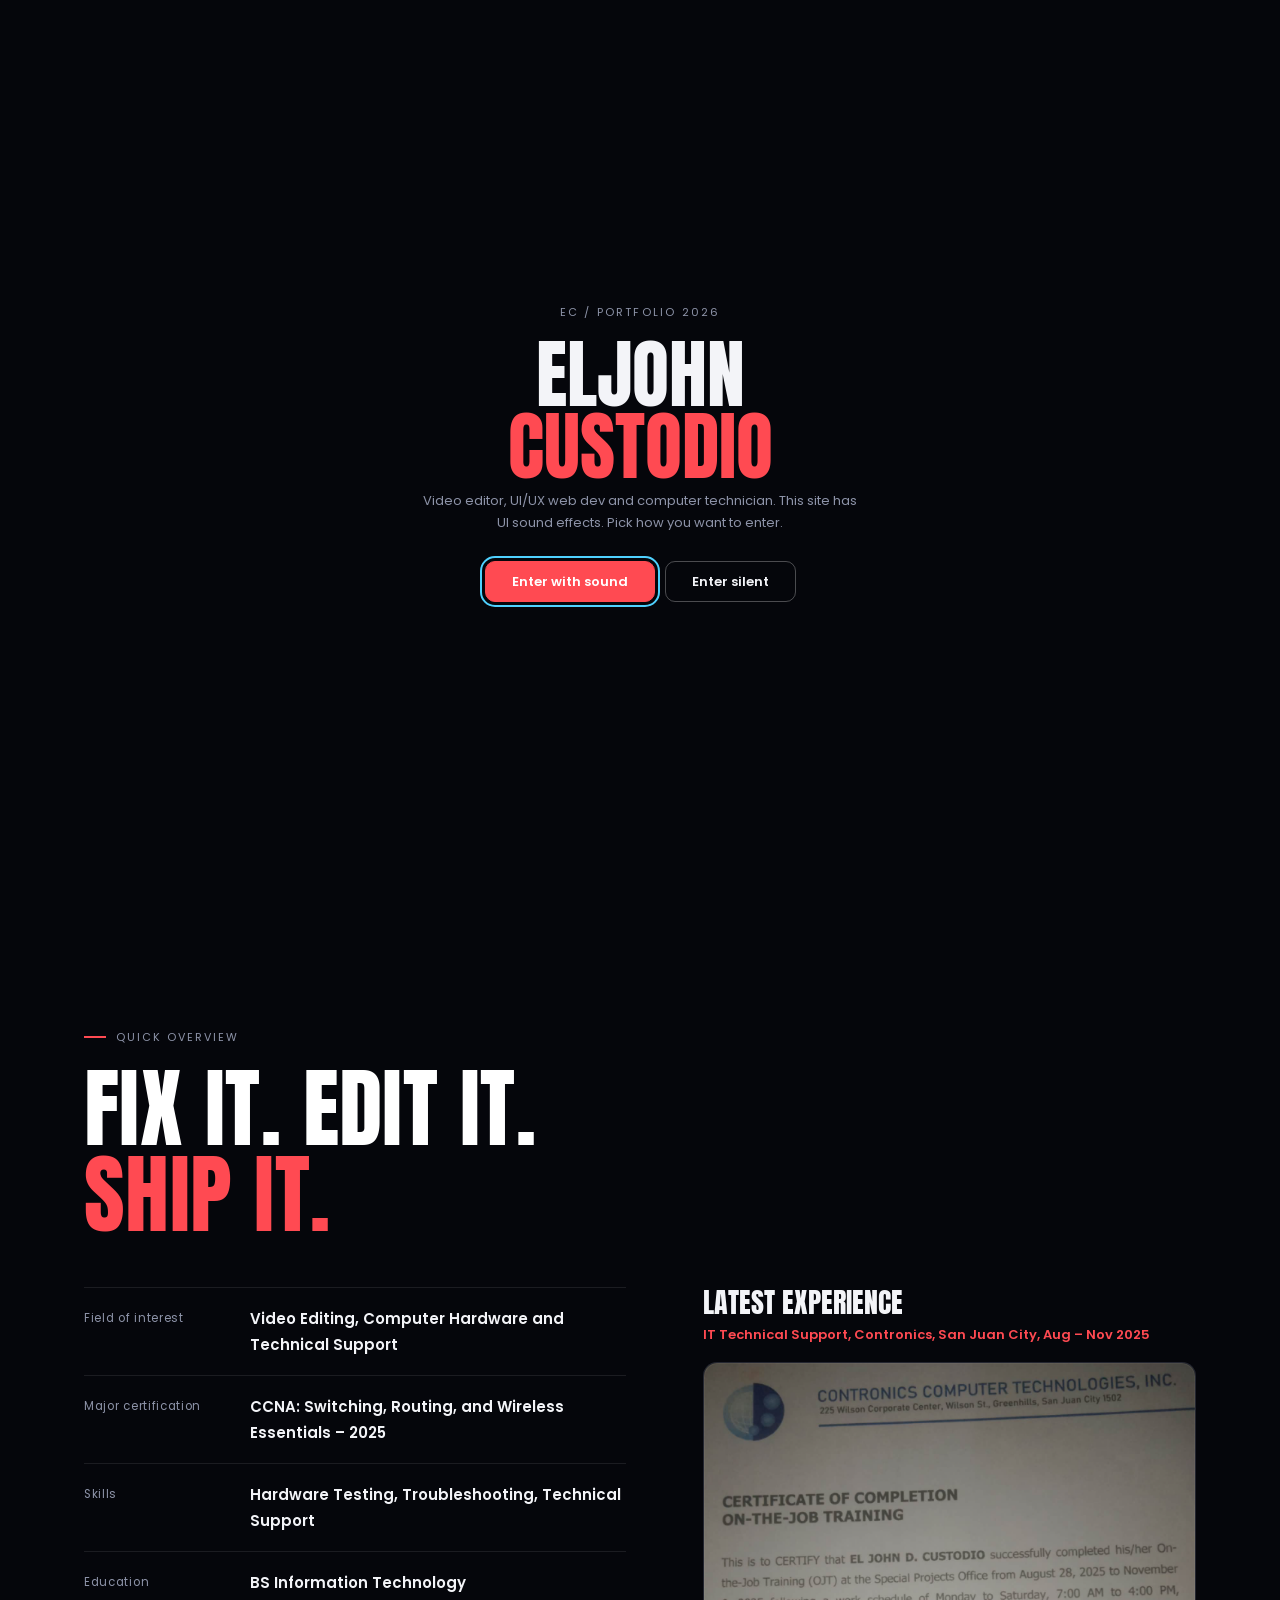
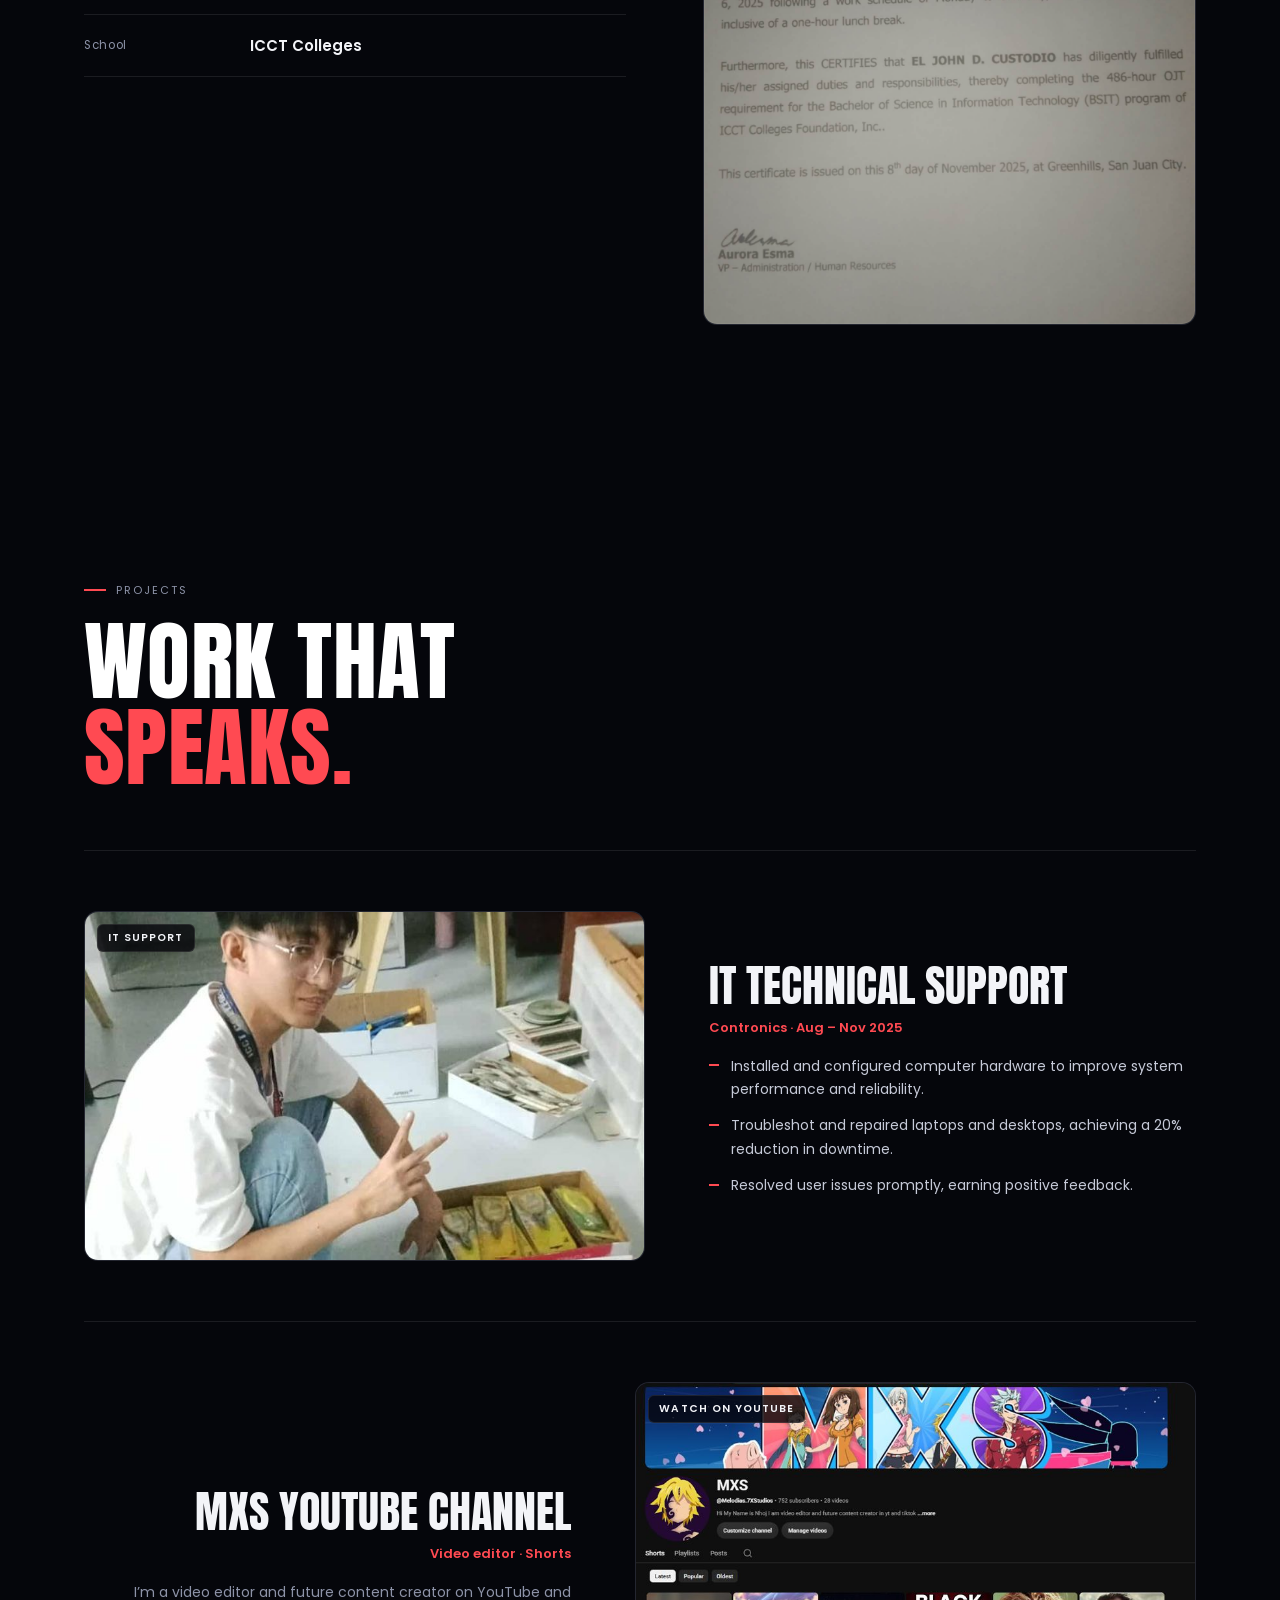
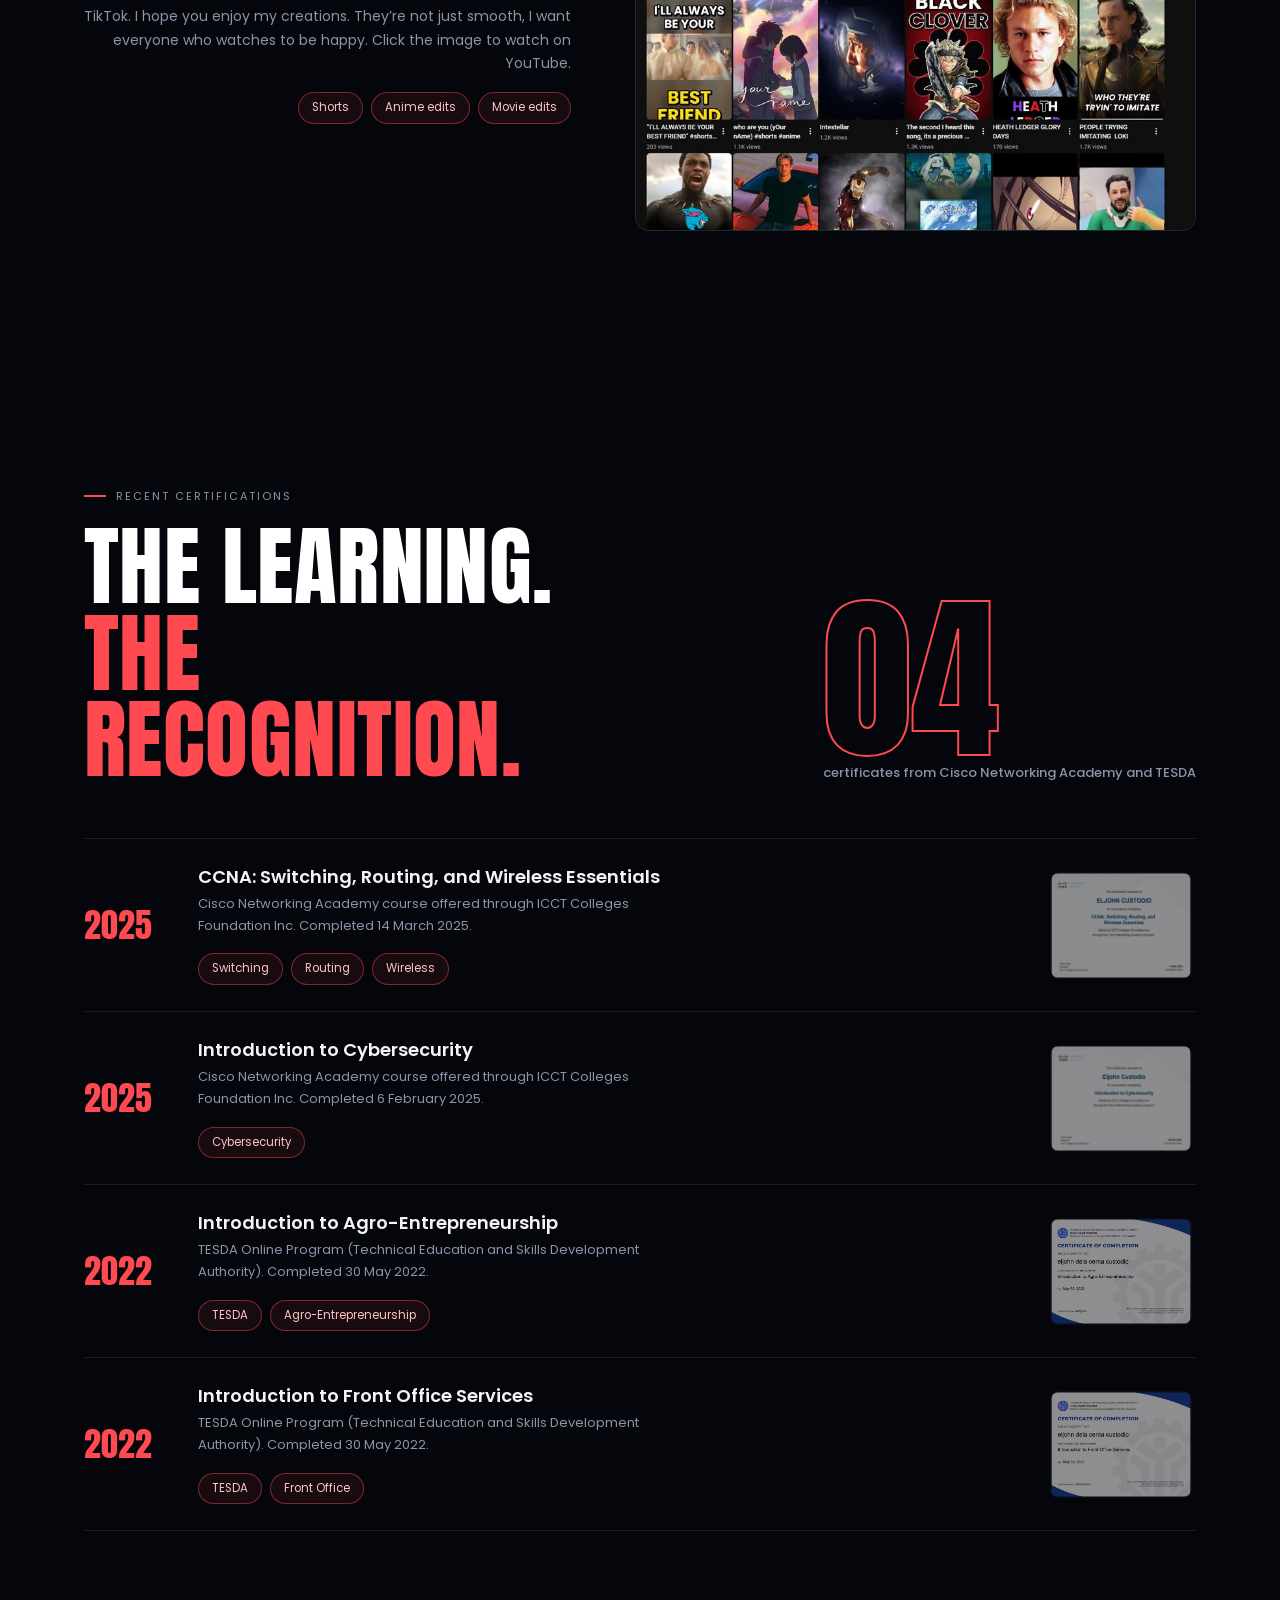
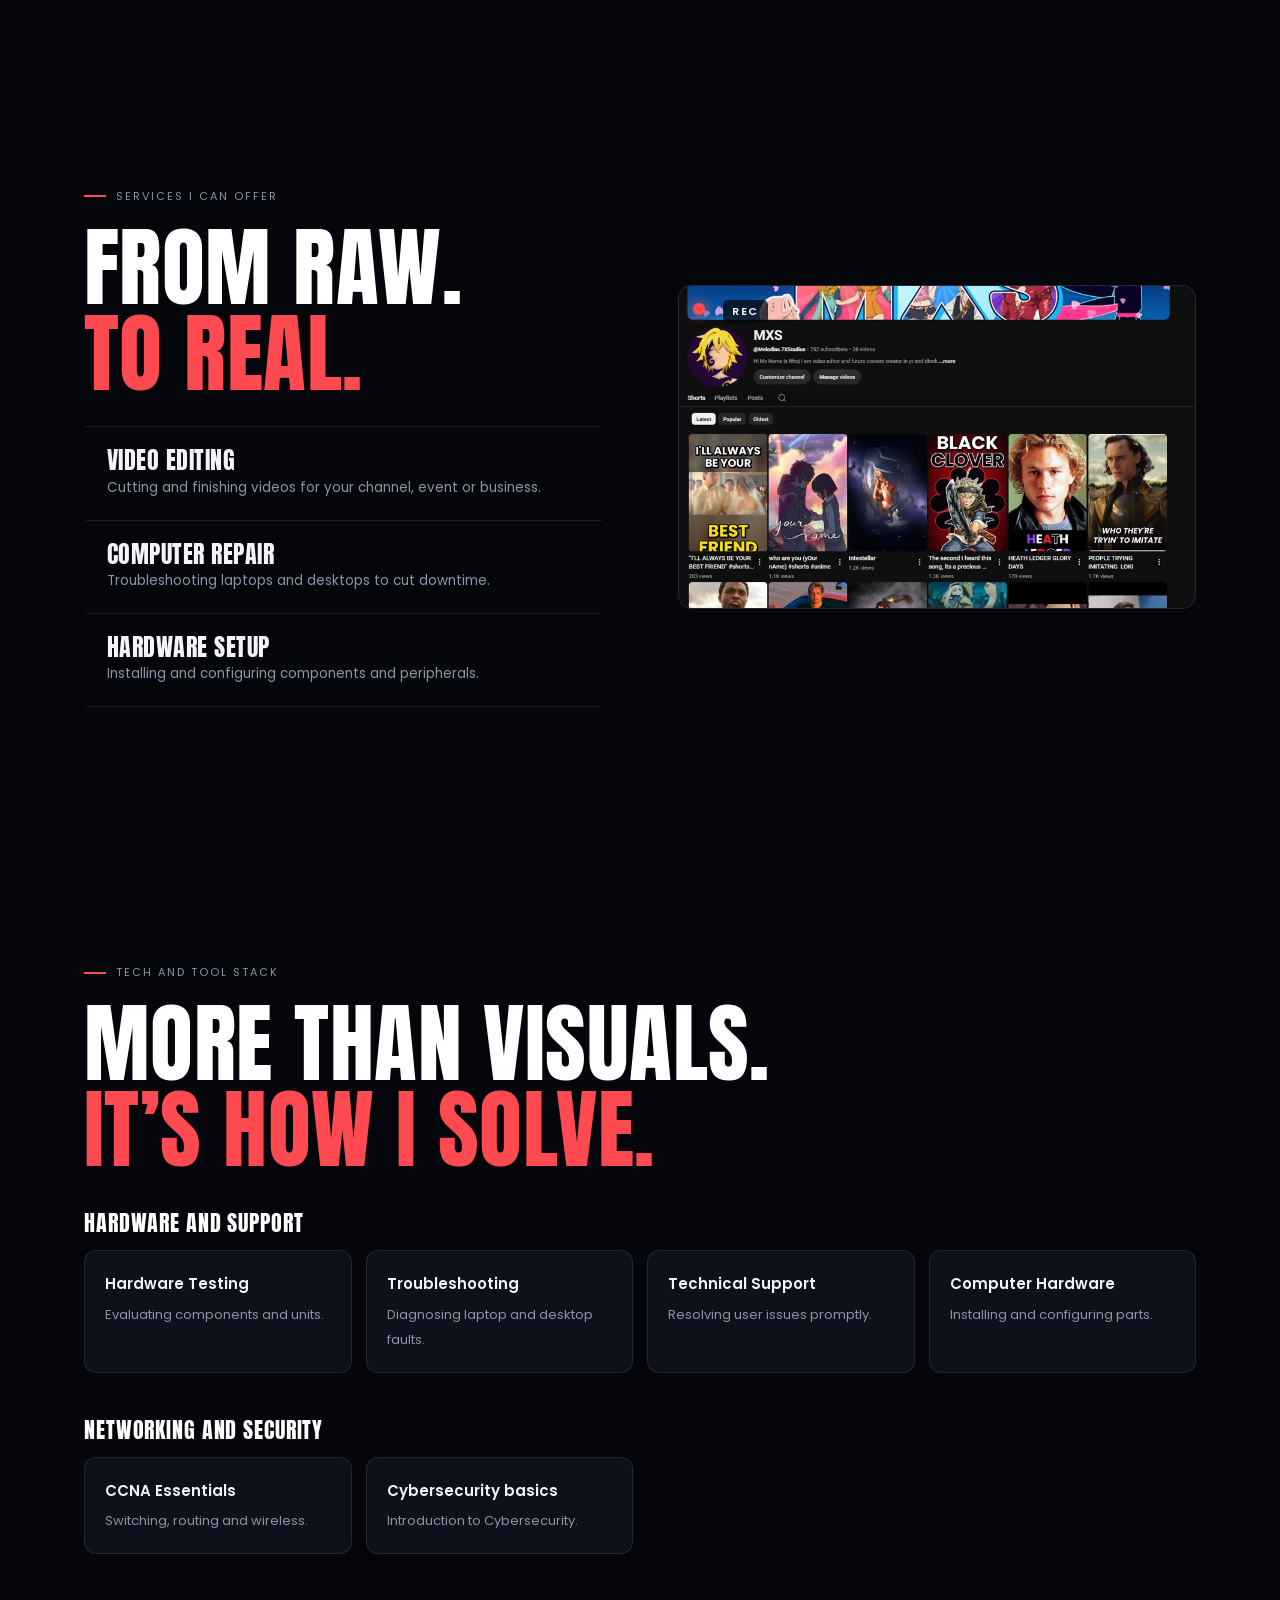
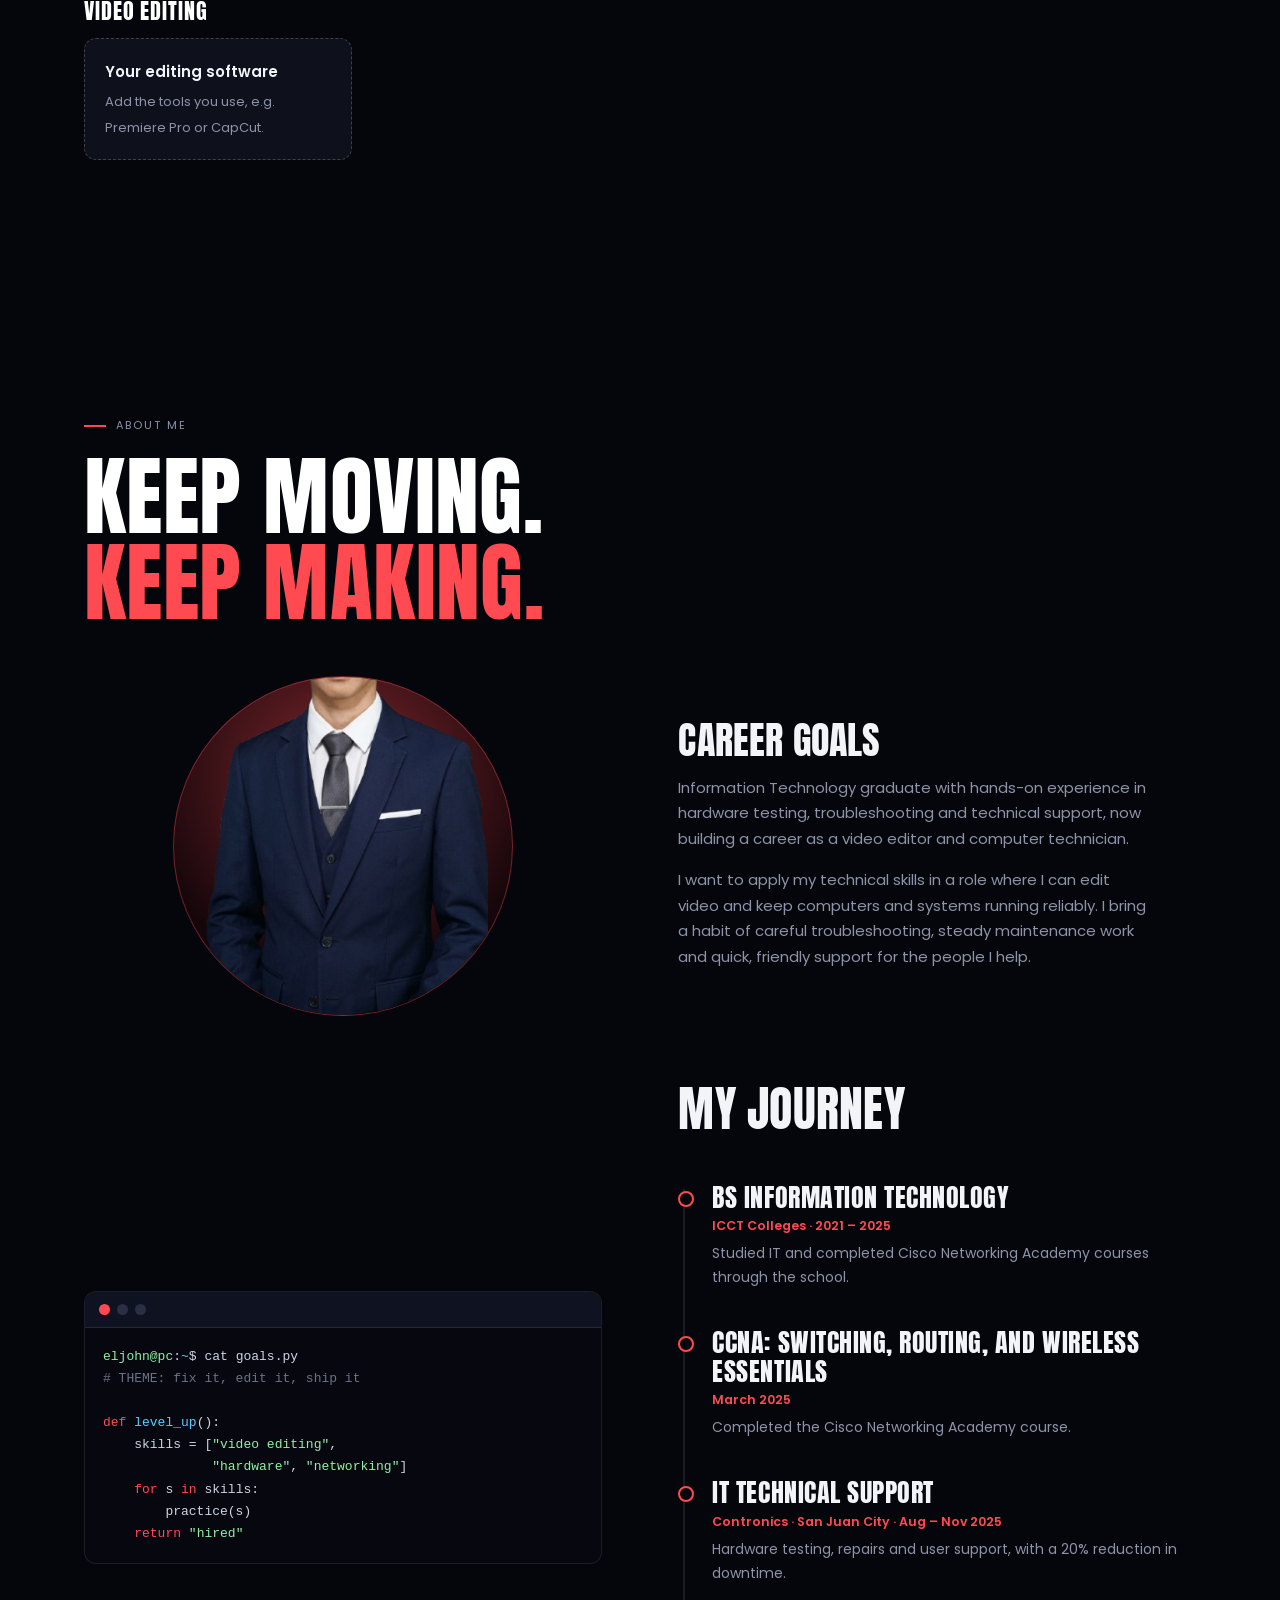
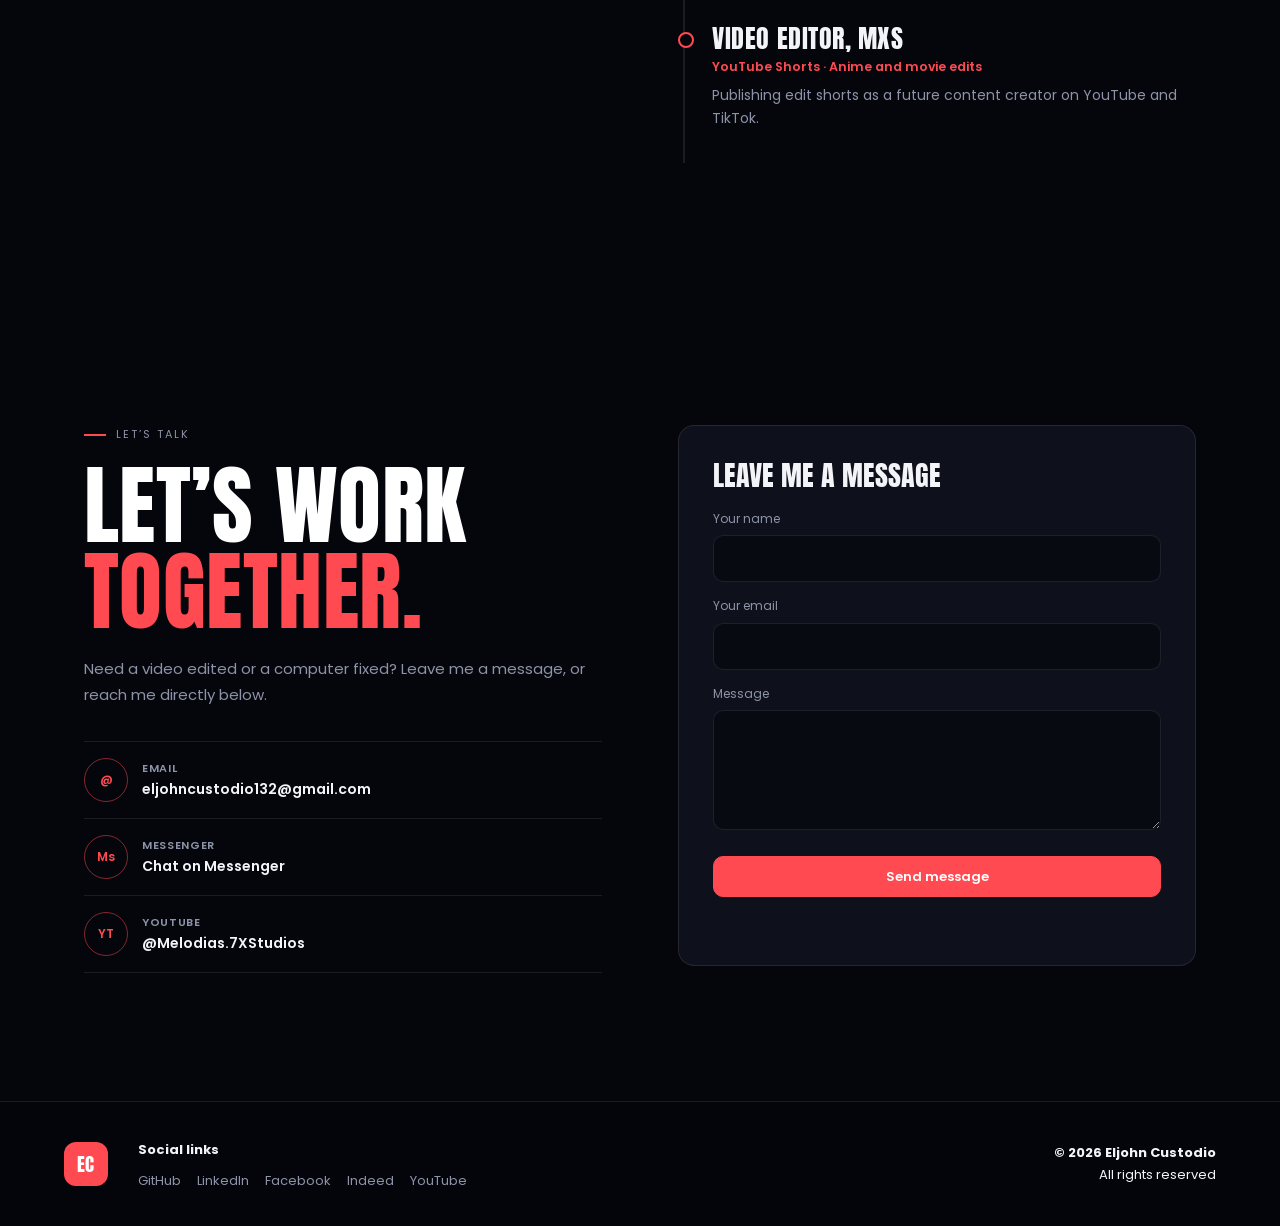
==== commit 190511db: "Update index.html" ====
--- a/index.html
+++ b/index.html
@@ -386,7 +386,7 @@
   <h2 class="t rv"><span class="w">Keep moving.</span><span class="r">Keep making.</span></h2>
   <div class="about">
     <div class="circle"><img class="cut" src="img/eljohn-front.png" alt="Portrait of Eljohn"></div>
-    <div class="goals"><h3 class="t sm" style="font-size:clamp(30px,4vw,48px)">Career goals</h3><p>Information Technology graduate with hands-on experience in hardware testing, troubleshooting and technical support, now building a career as a video editor and computer technician.</p><p>I want to apply my technical skills in a role where I can edit video and keep computers and systems running reliably. I bring a habit of careful troubleshooting, steady maintenance work and quick, friendly support for the people I help.</p></div>
+    <div class="goals"><h3 class="t sm" style="font-size:clamp(30px,3vw,38px)">Career goals</h3><p>Information Technology graduate with hands-on experience in hardware testing, troubleshooting and technical support, now building a career as a video editor and computer technician.</p><p>I want to apply my technical skills in a role where I can edit video and keep computers and systems running reliably. I bring a habit of careful troubleshooting, steady maintenance work and quick, friendly support for the people I help.</p></div>
   </div>
   <div class="about" style="margin-top:70px">
     <div class="term"><div class="bar"><i></i><i></i><i></i></div><pre><span class="g">eljohn@pc</span>:<span class="b">~</span>$ cat goals.py
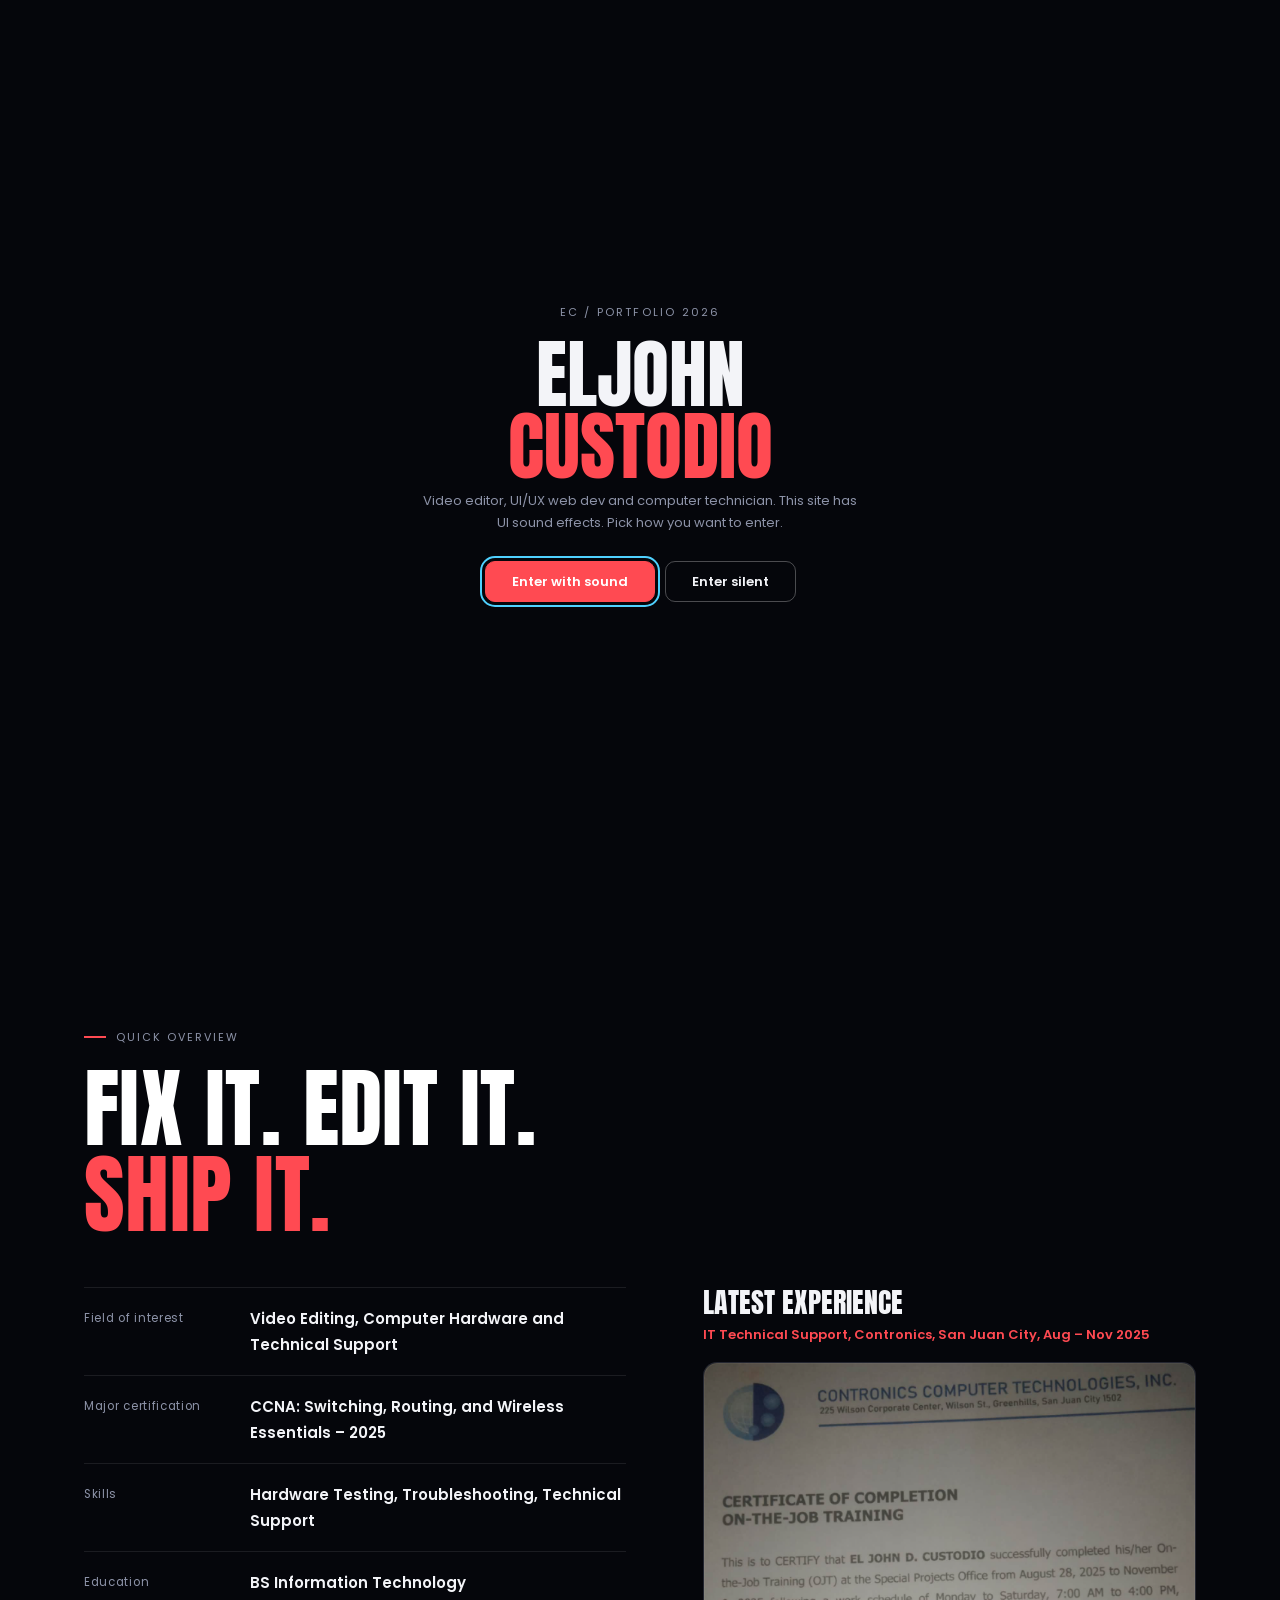
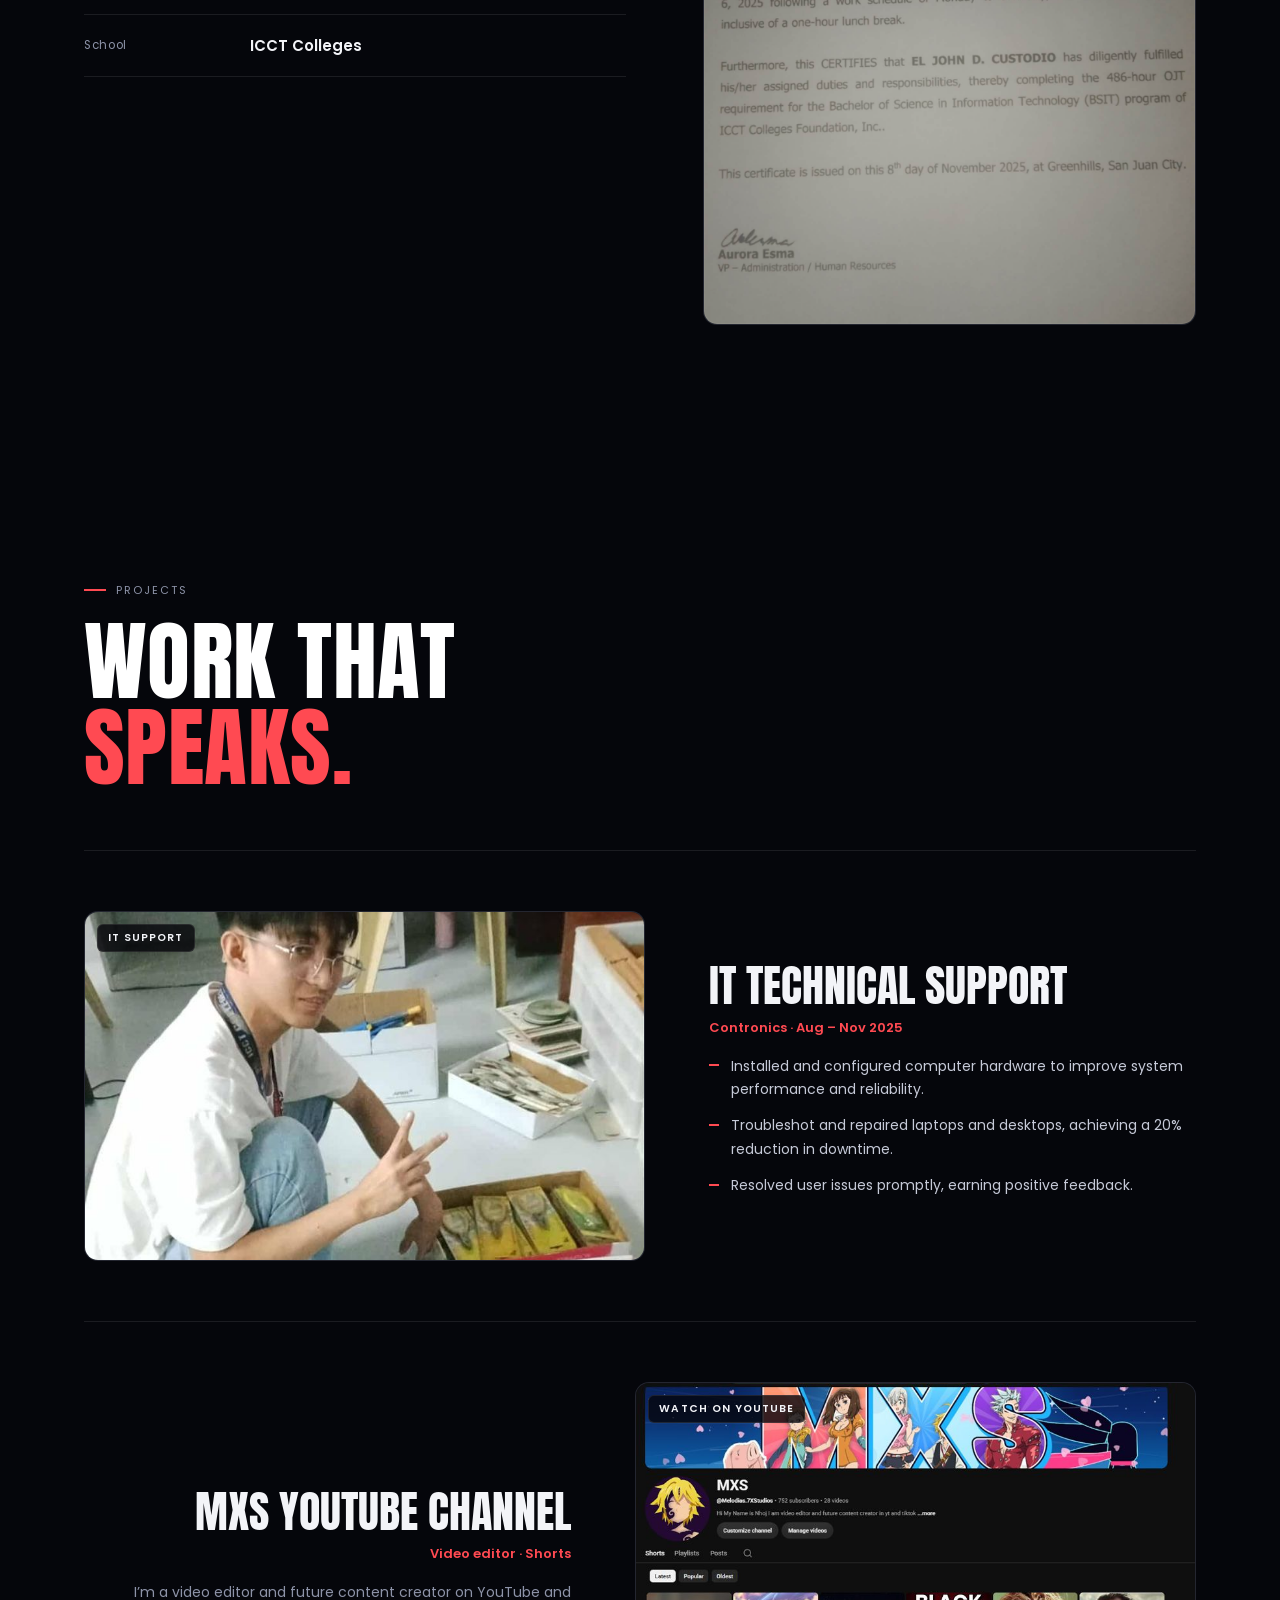
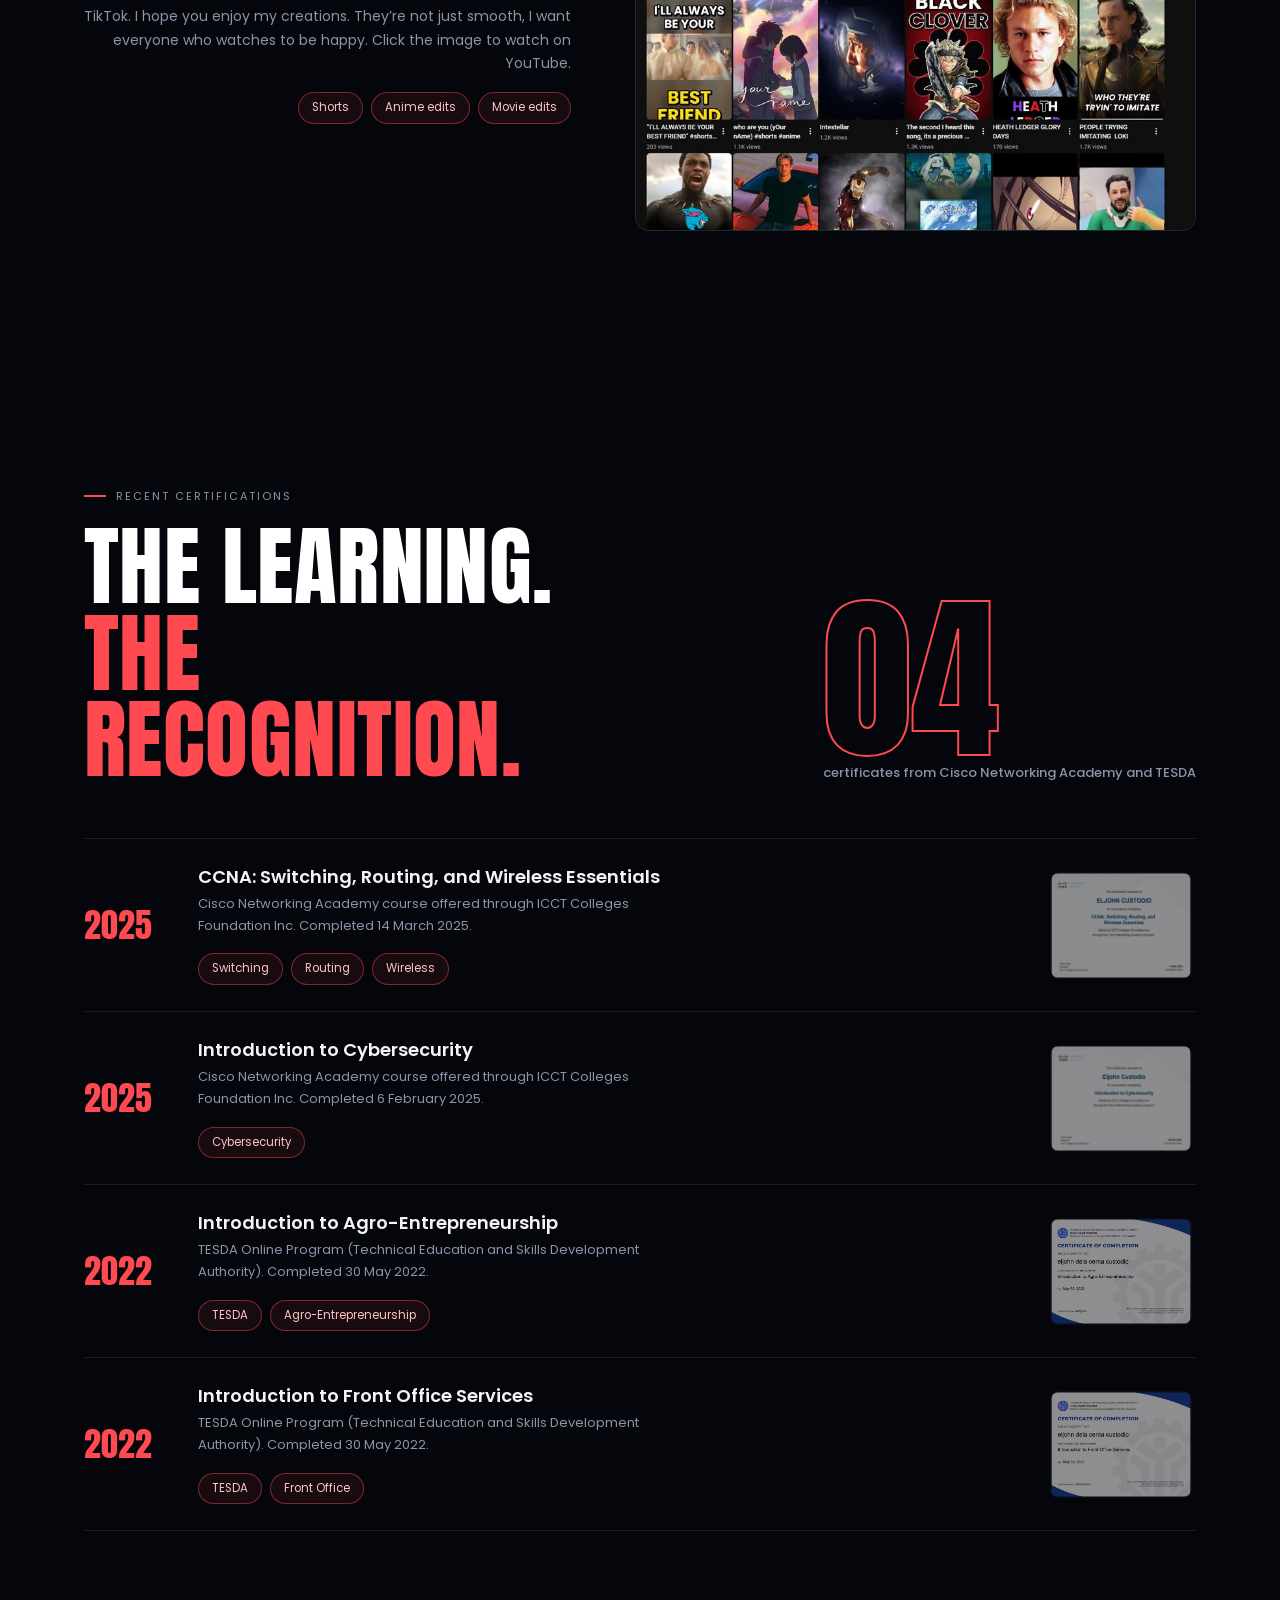
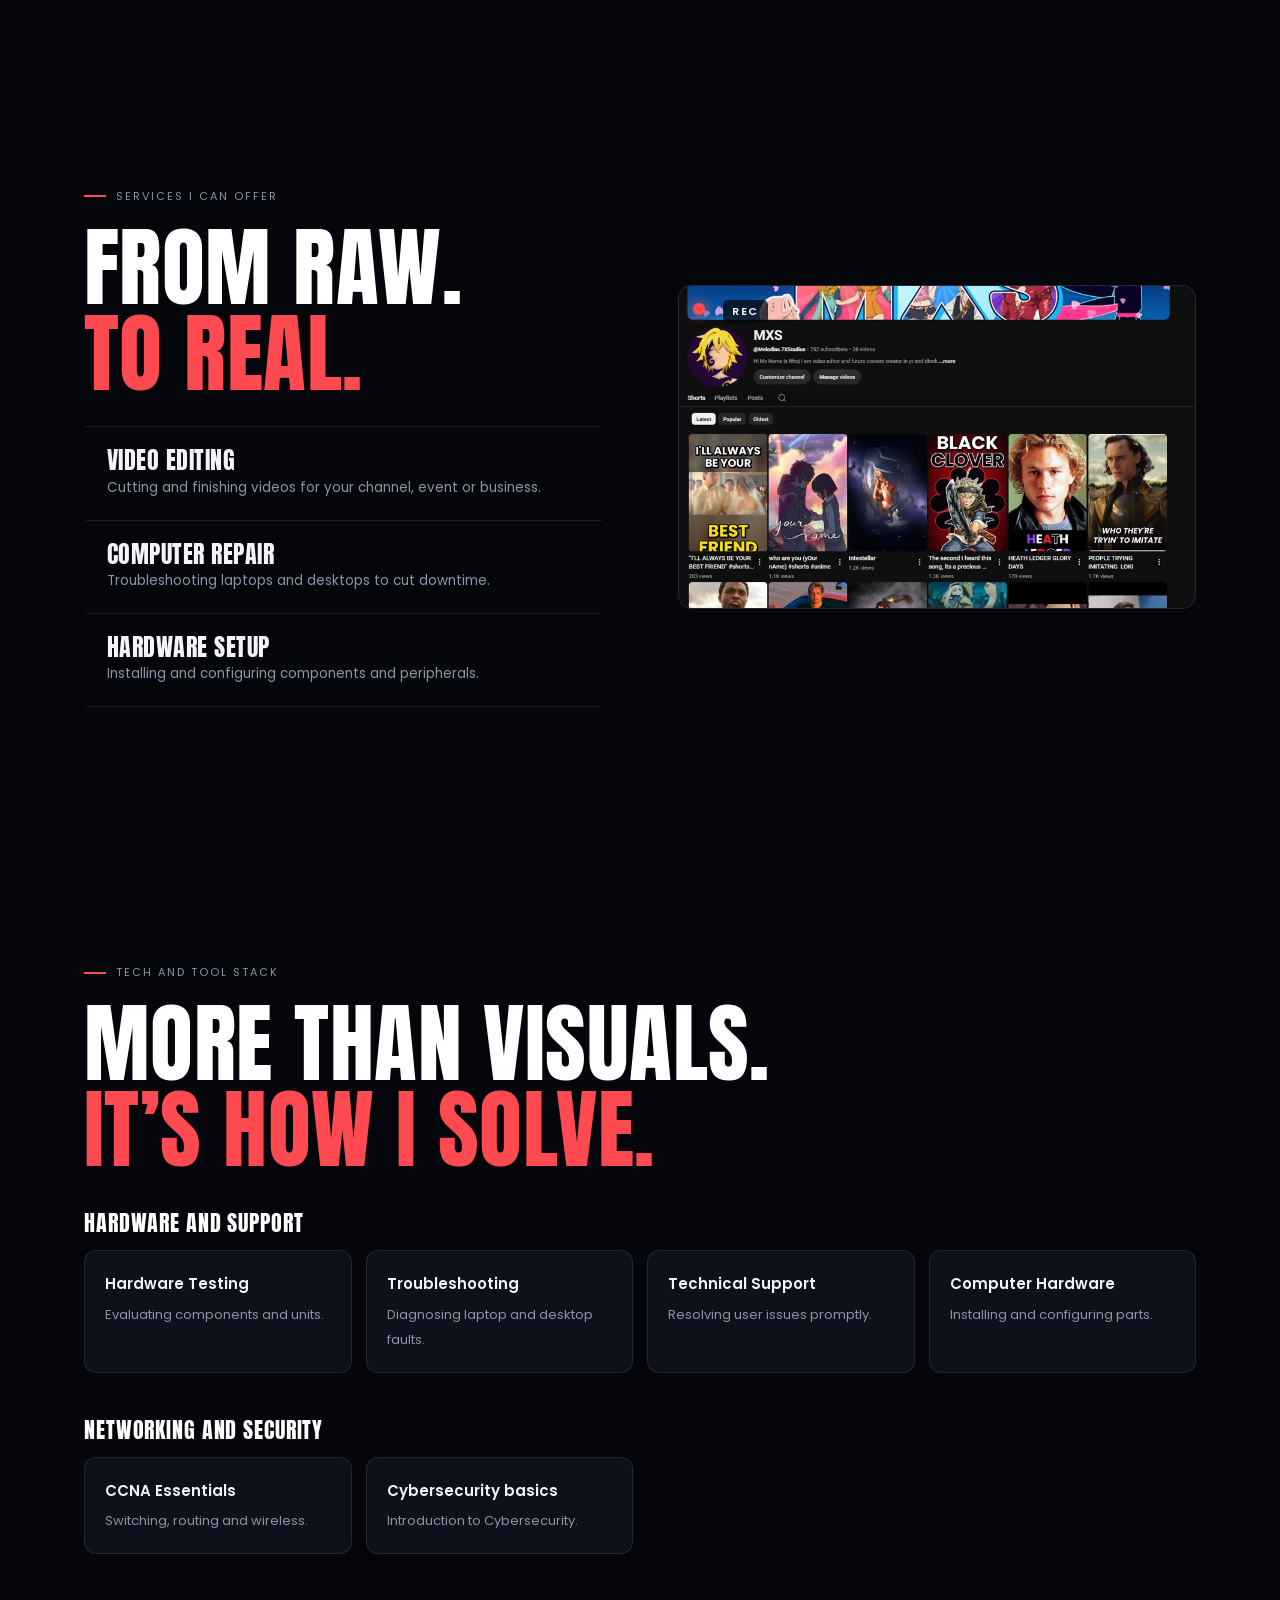
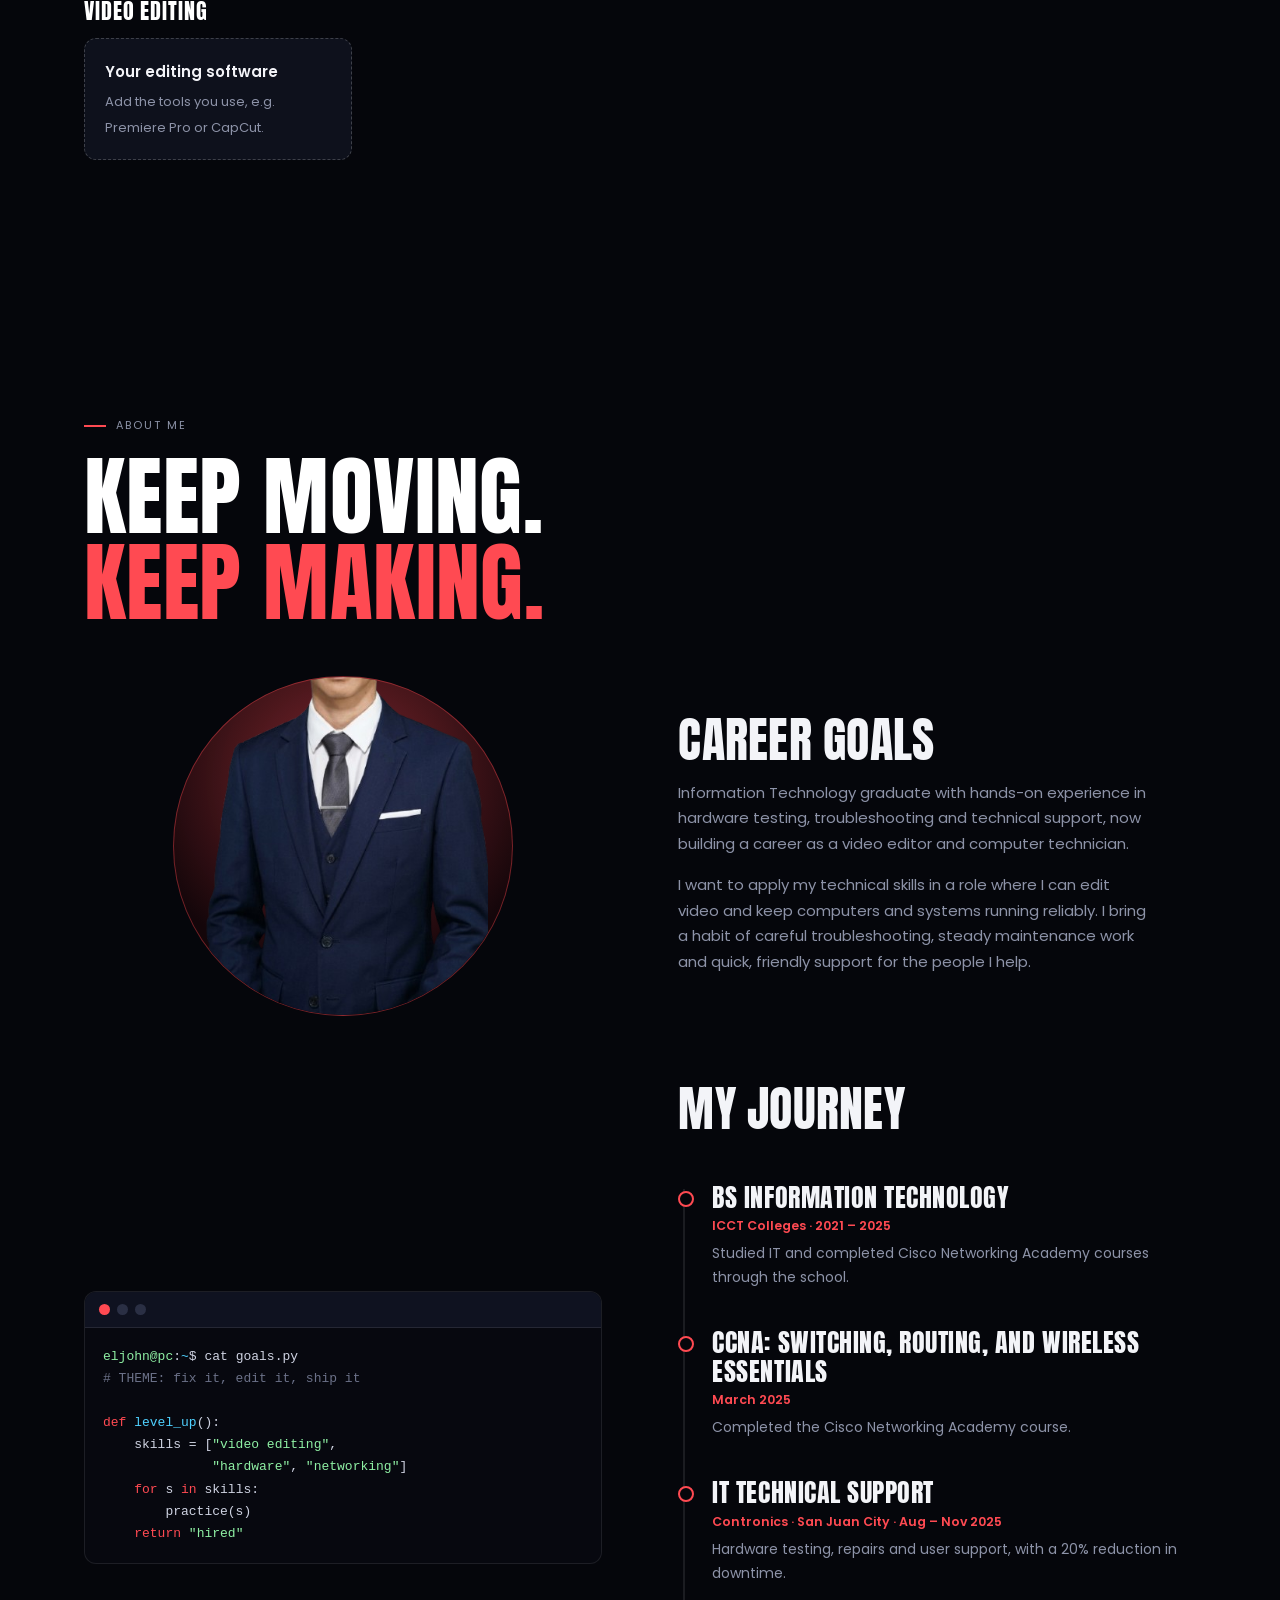
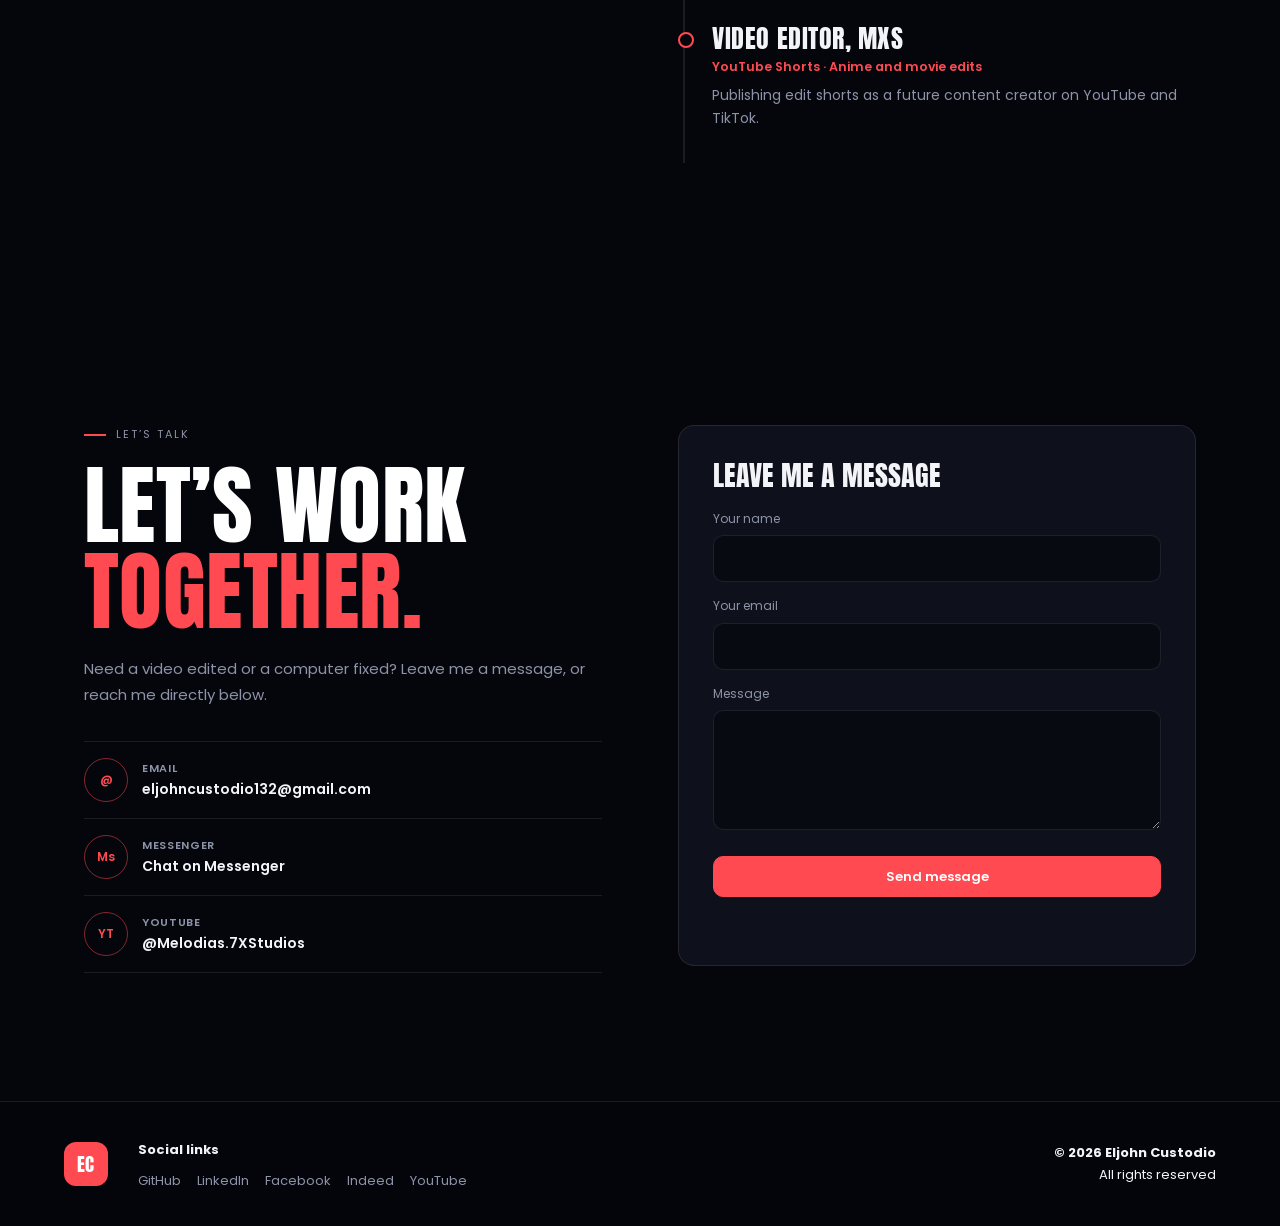
==== commit 74665d86: "Update index.html" ====
--- a/index.html
+++ b/index.html
@@ -386,7 +386,7 @@
   <h2 class="t rv"><span class="w">Keep moving.</span><span class="r">Keep making.</span></h2>
   <div class="about">
     <div class="circle"><img class="cut" src="img/eljohn-front.png" alt="Portrait of Eljohn"></div>
-    <div class="goals"><h3 class="t sm" style="font-size:clamp(30px,3vw,38px)">Career goals</h3><p>Information Technology graduate with hands-on experience in hardware testing, troubleshooting and technical support, now building a career as a video editor and computer technician.</p><p>I want to apply my technical skills in a role where I can edit video and keep computers and systems running reliably. I bring a habit of careful troubleshooting, steady maintenance work and quick, friendly support for the people I help.</p></div>
+    <div class="goals"><h3 class="t sm" style="font-size:clamp(30px,4vw,48px)">Career goals</h3><p>Information Technology graduate with hands-on experience in hardware testing, troubleshooting and technical support, now building a career as a video editor and computer technician.</p><p>I want to apply my technical skills in a role where I can edit video and keep computers and systems running reliably. I bring a habit of careful troubleshooting, steady maintenance work and quick, friendly support for the people I help.</p></div>
   </div>
   <div class="about" style="margin-top:70px">
     <div class="term"><div class="bar"><i></i><i></i><i></i></div><pre><span class="g">eljohn@pc</span>:<span class="b">~</span>$ cat goals.py
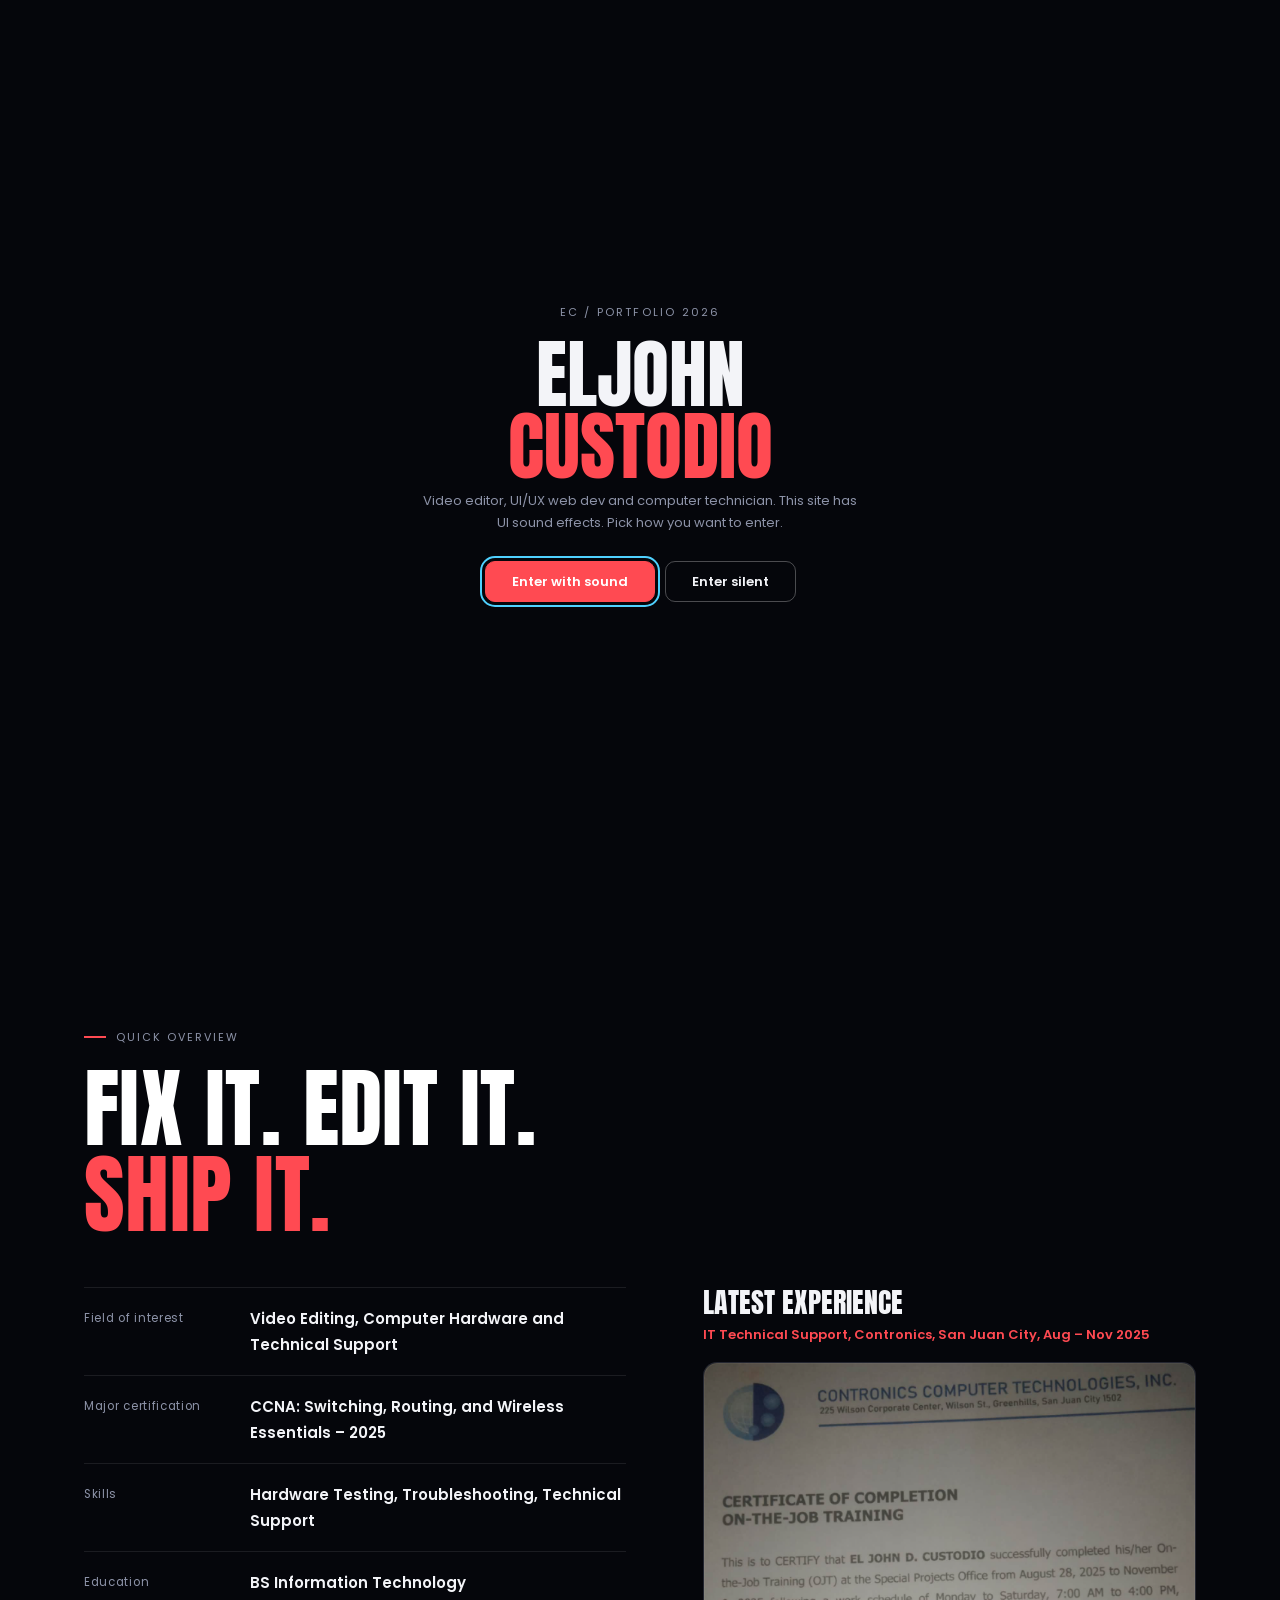
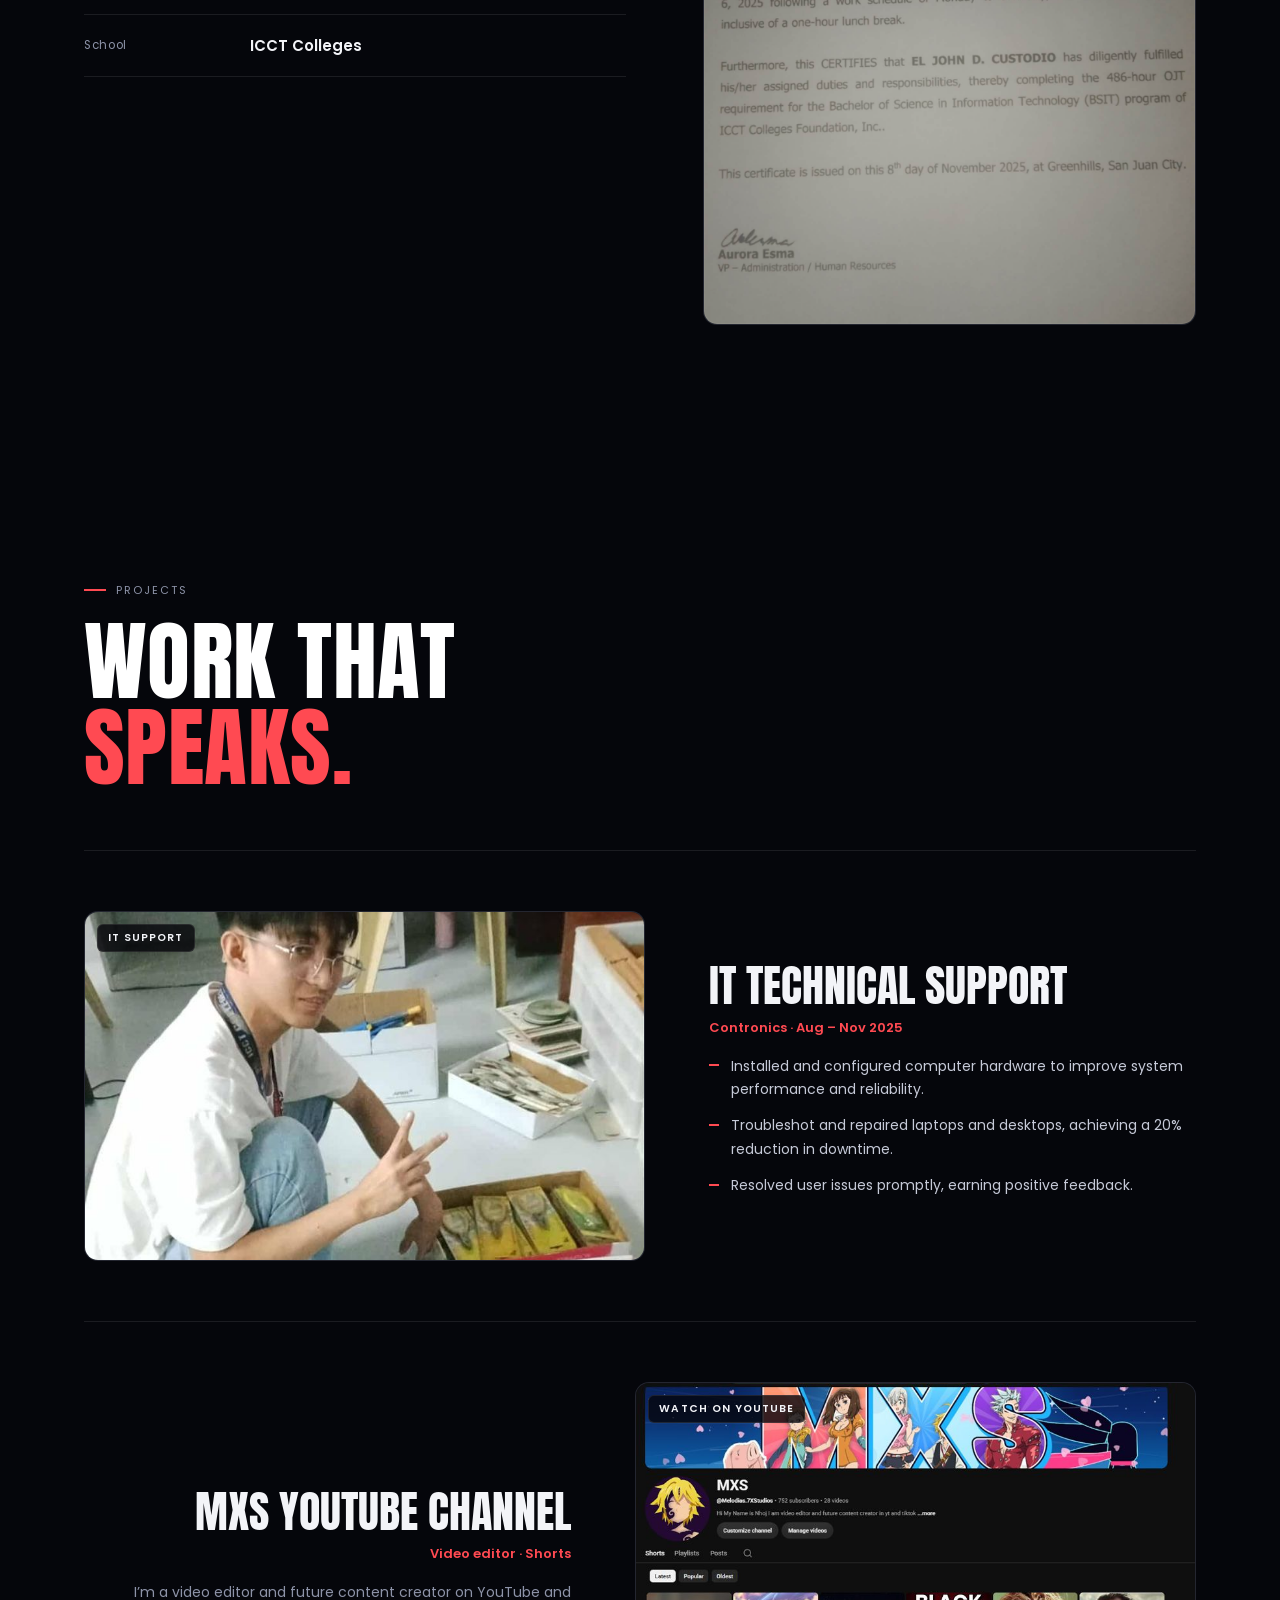
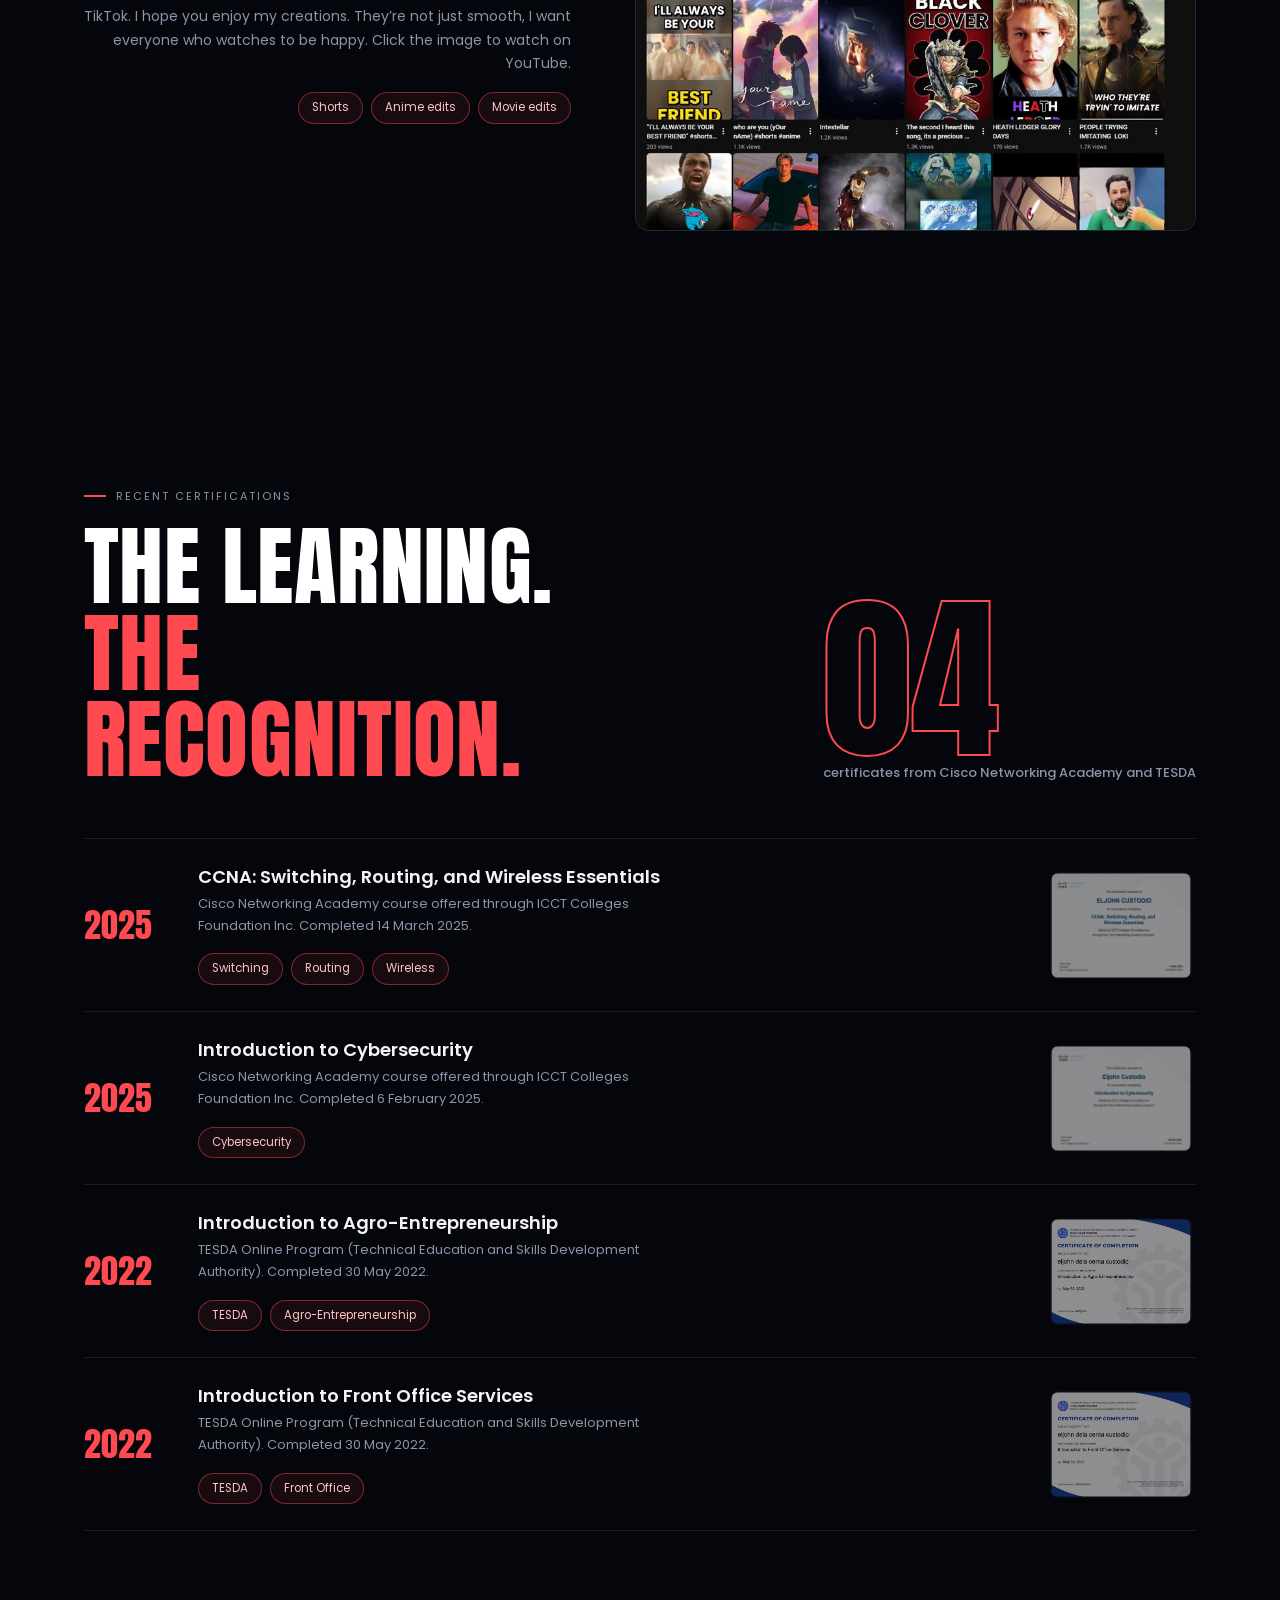
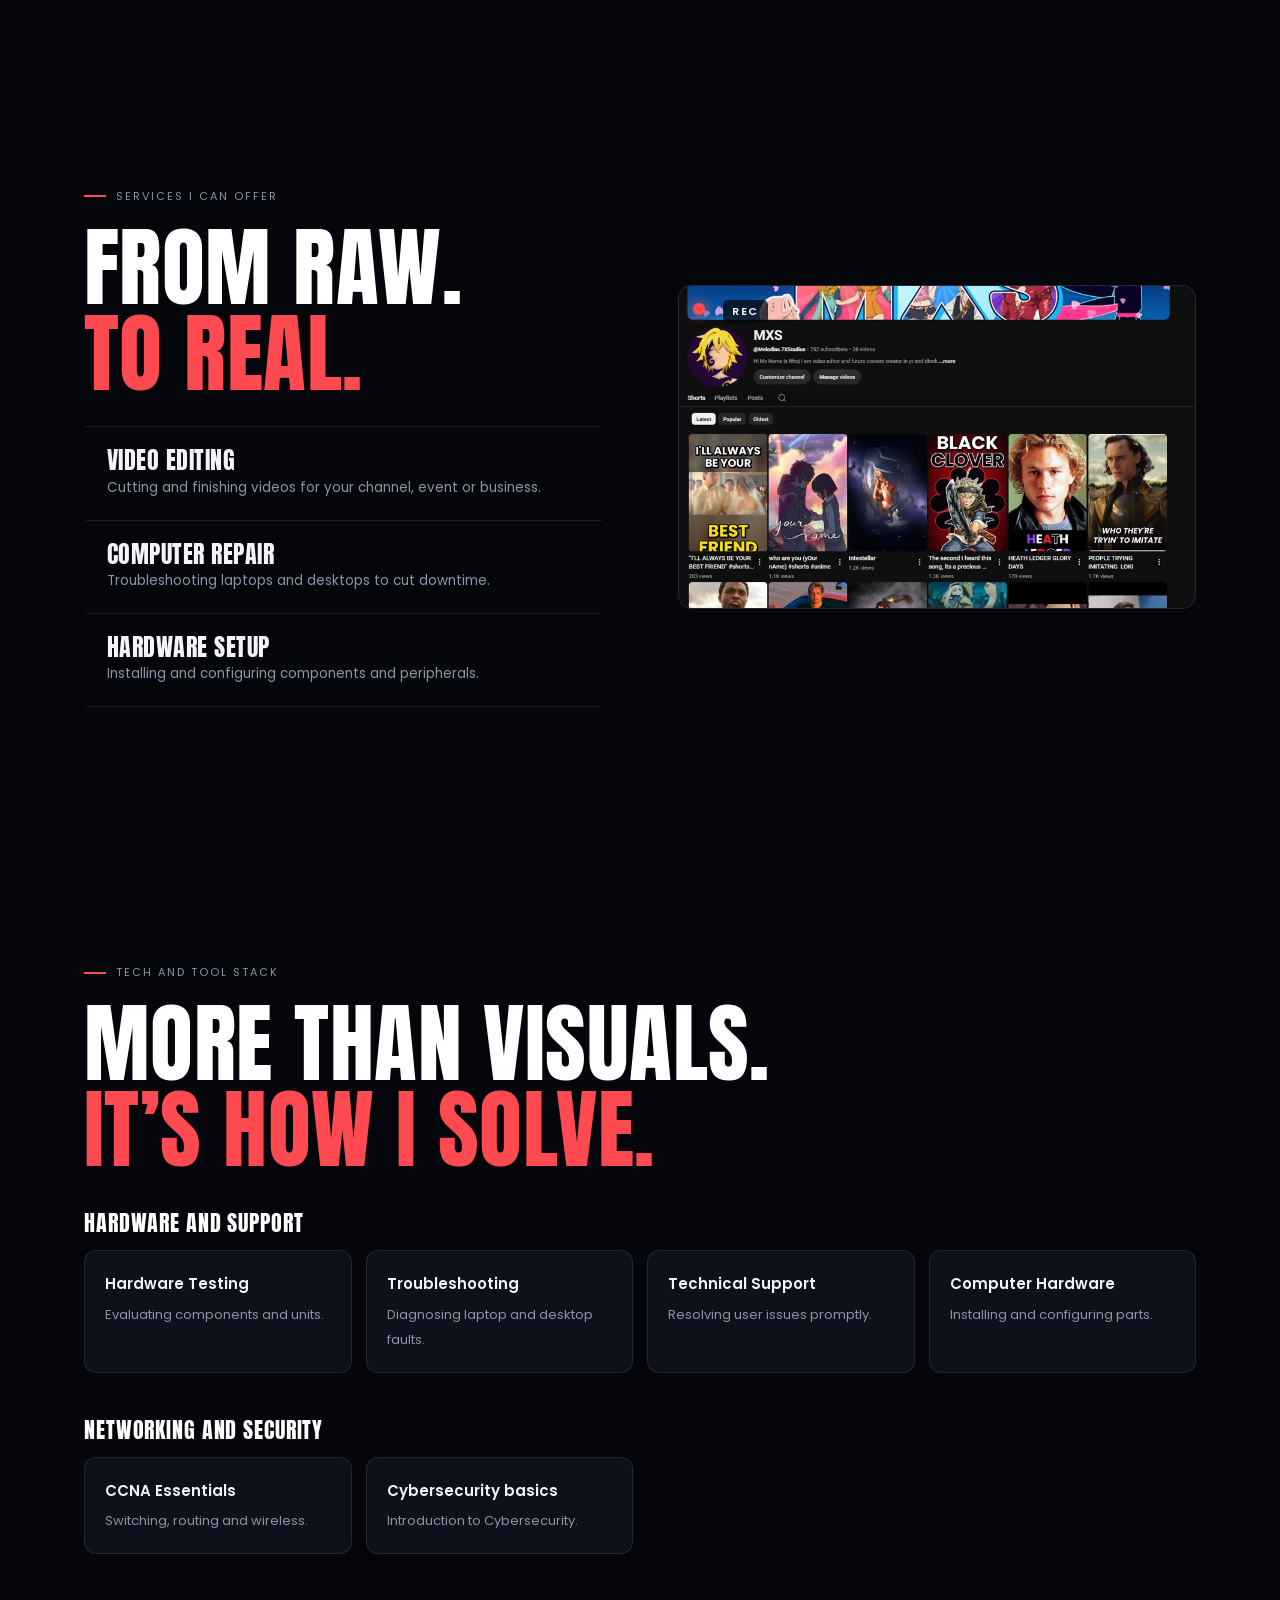
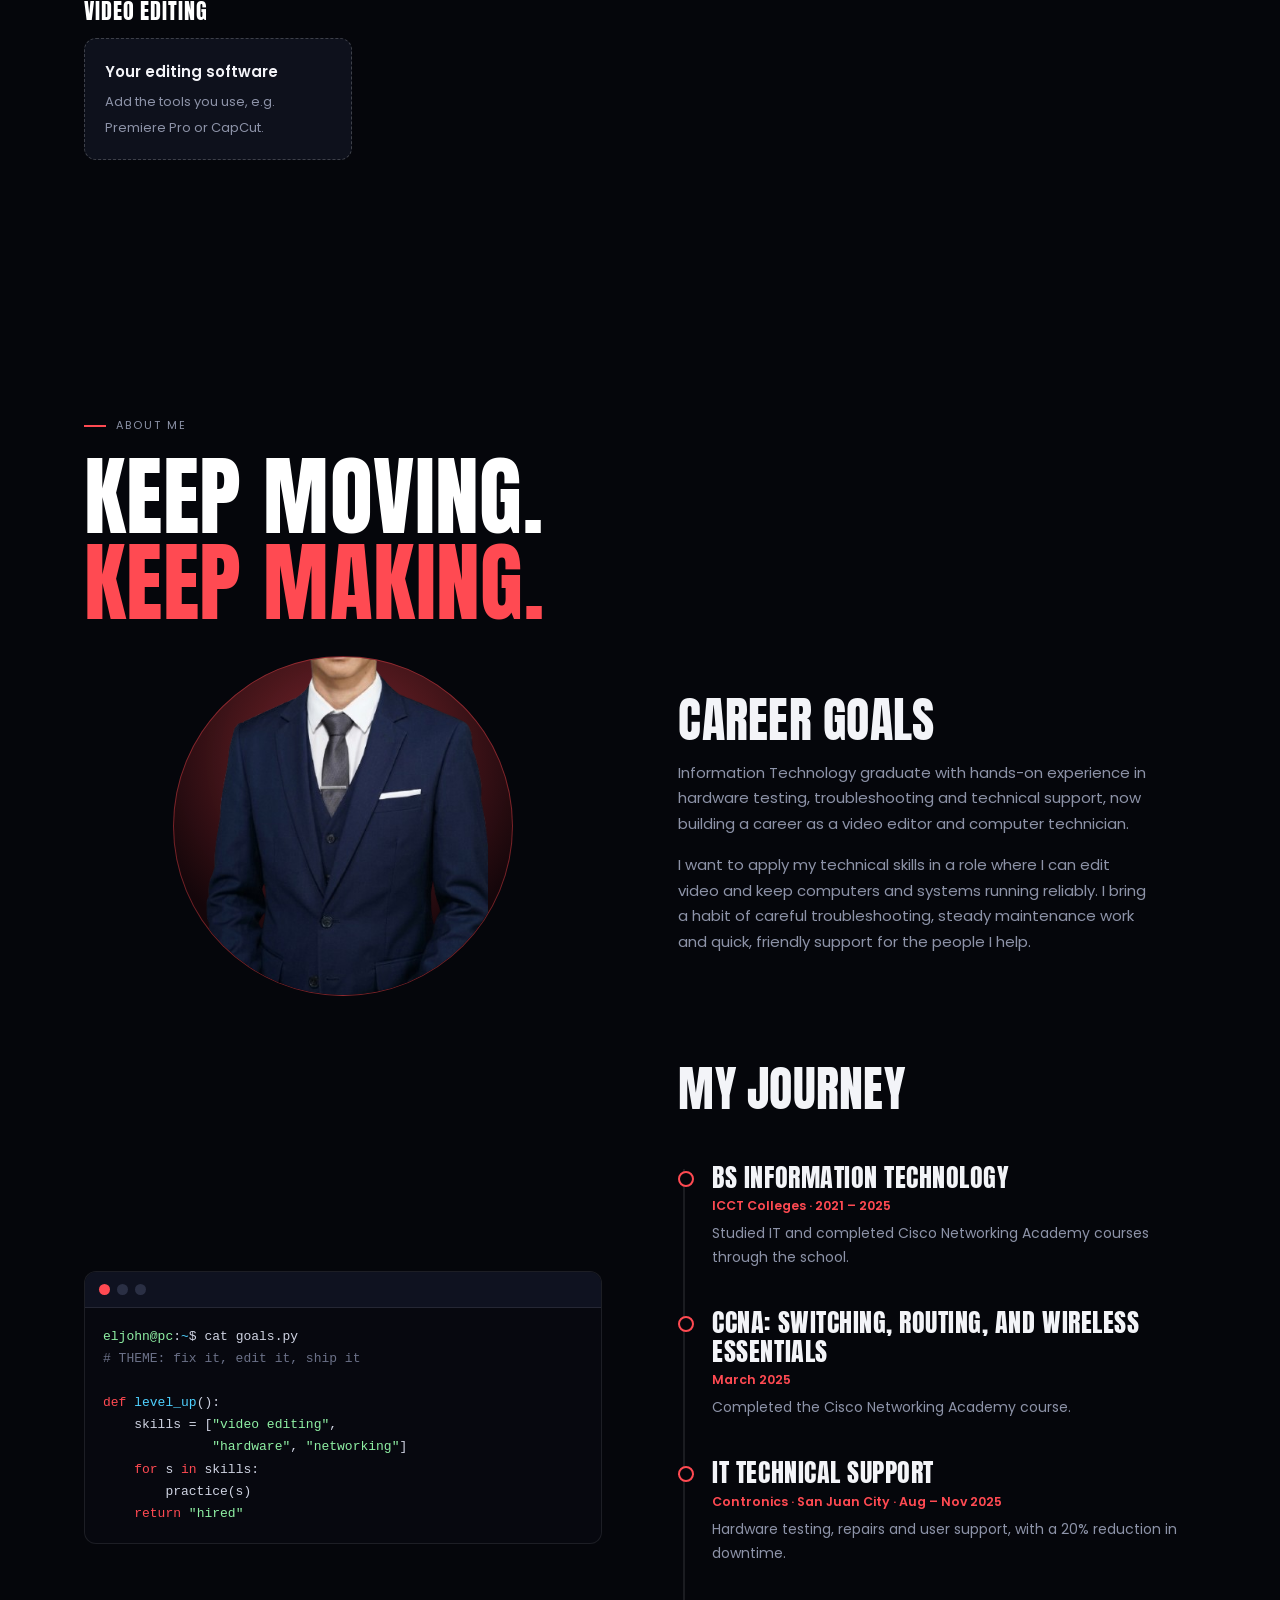
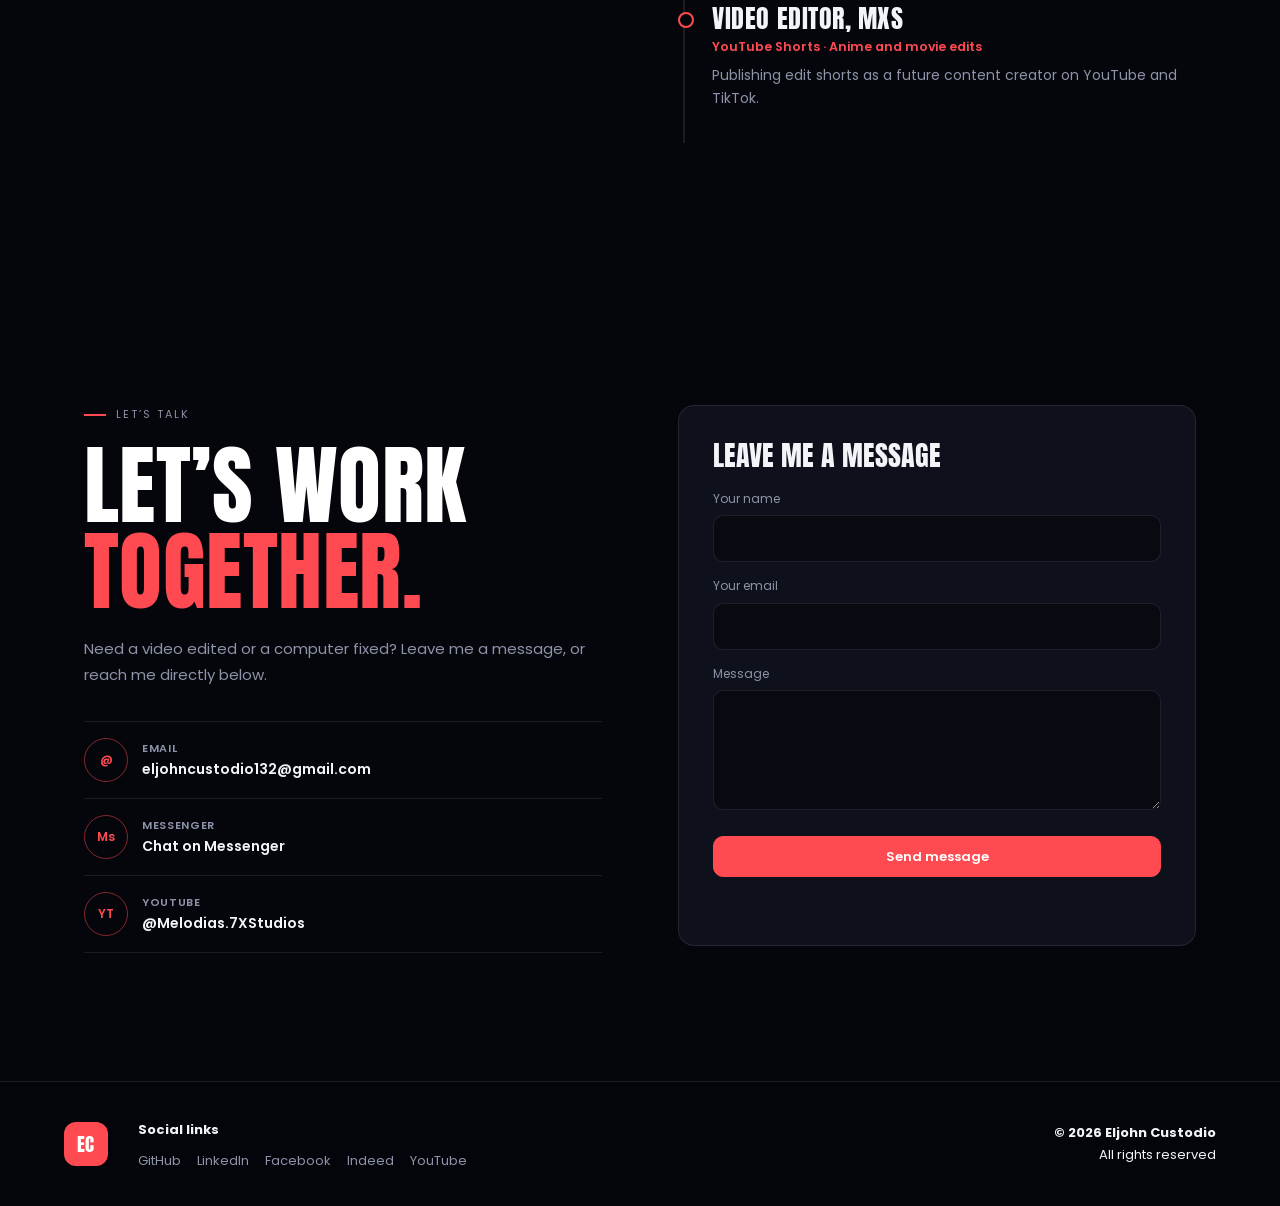
==== commit e1d3e28b: "Update index.html" ====
--- a/index.html
+++ b/index.html
@@ -167,7 +167,7 @@
 .tile.todo{border-style:dashed;border-color:rgba(255,255,255,.2)}
 
 /* ---------- ABOUT ---------- */
-.about{display:grid;grid-template-columns:1fr 1fr;gap:clamp(30px,6vw,90px);align-items:center;margin-top:50px}
+.about{display:grid;grid-template-columns:1fr 1fr;gap:clamp(30px,6vw,90px);align-items:center;margin-top:30px}
 .circle{justify-self:center;width:min(100%,340px);aspect-ratio:1;border-radius:50%;background:radial-gradient(circle at 50% 30%,rgba(255,74,82,.5),#14060a 70%);border:1px solid rgba(255,74,82,.4);overflow:hidden;display:flex;align-items:flex-end;justify-content:center}
 .circle .cut{width:86%;height:auto;object-fit:contain}
 .term{border-radius:12px;overflow:hidden;background:#07080f;border:1px solid var(--line);font:13px/1.7 ui-monospace,SFMono-Regular,Menlo,Consolas,monospace}
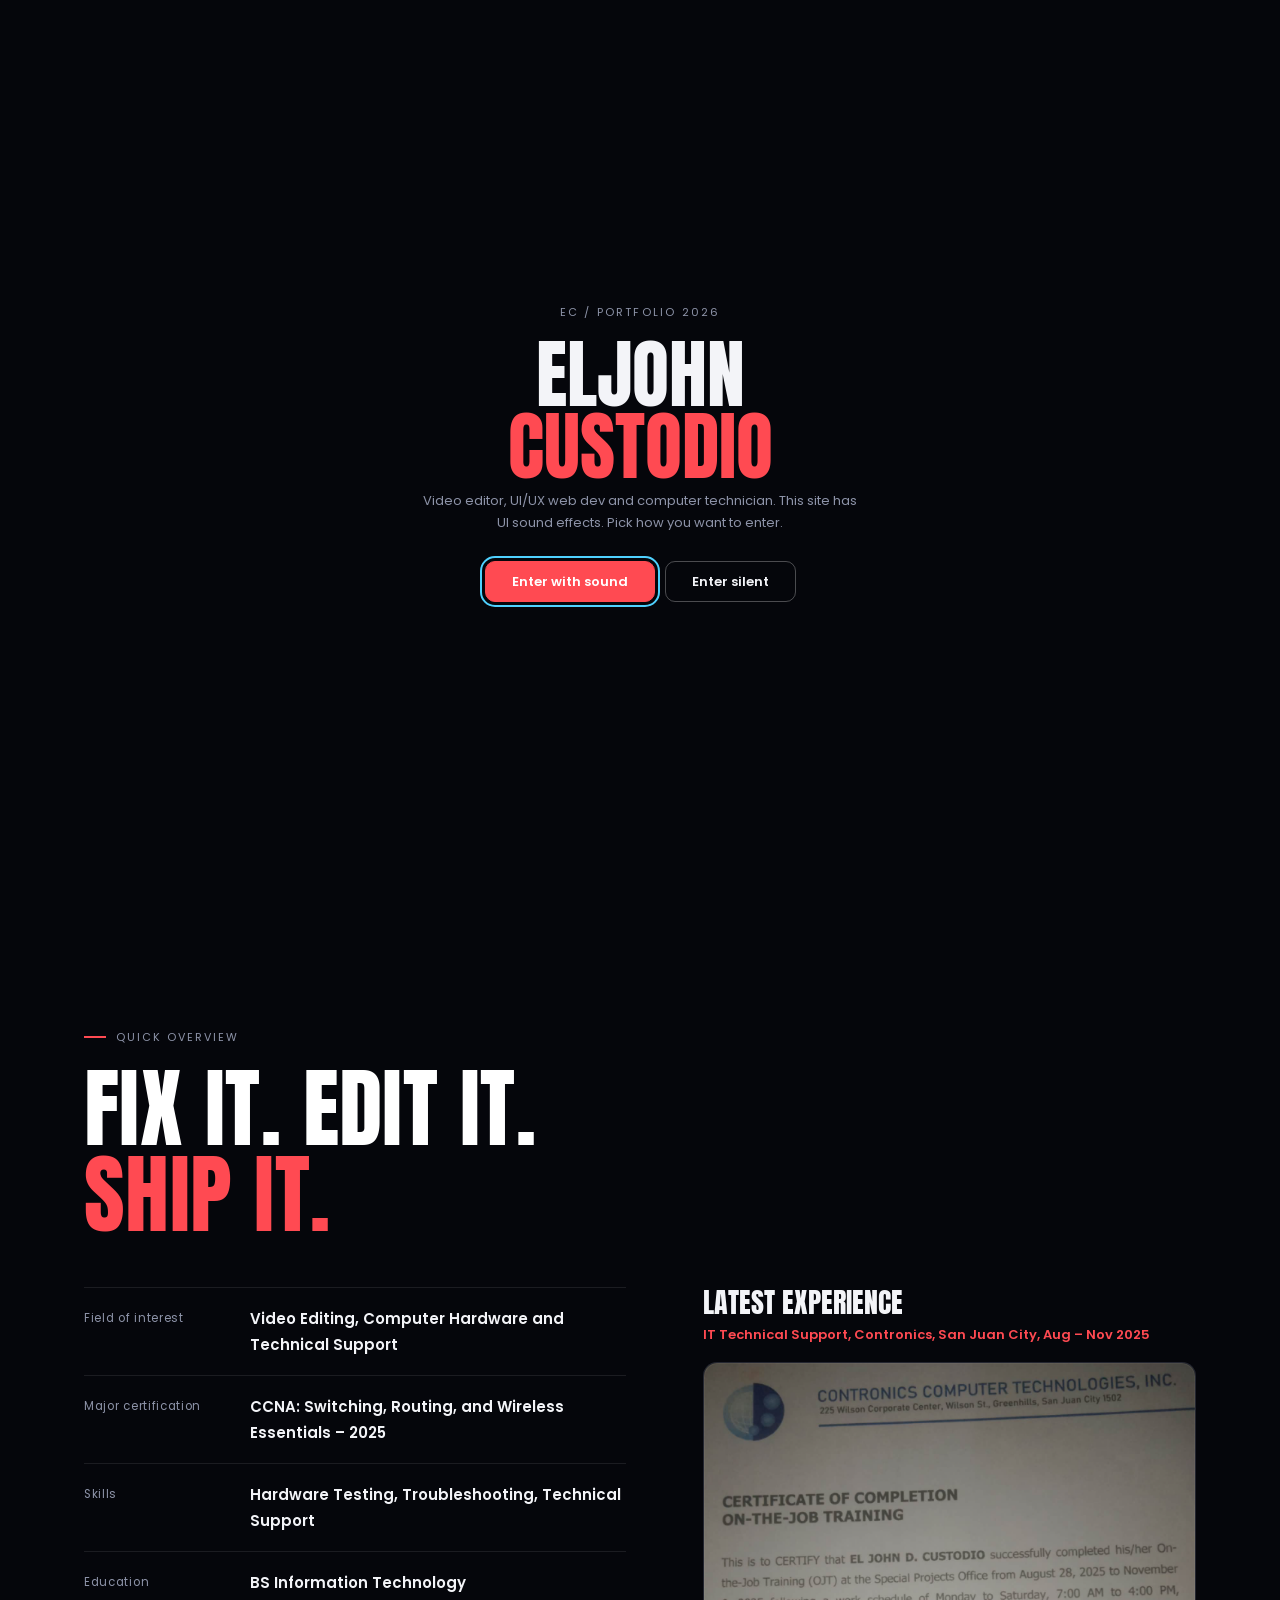
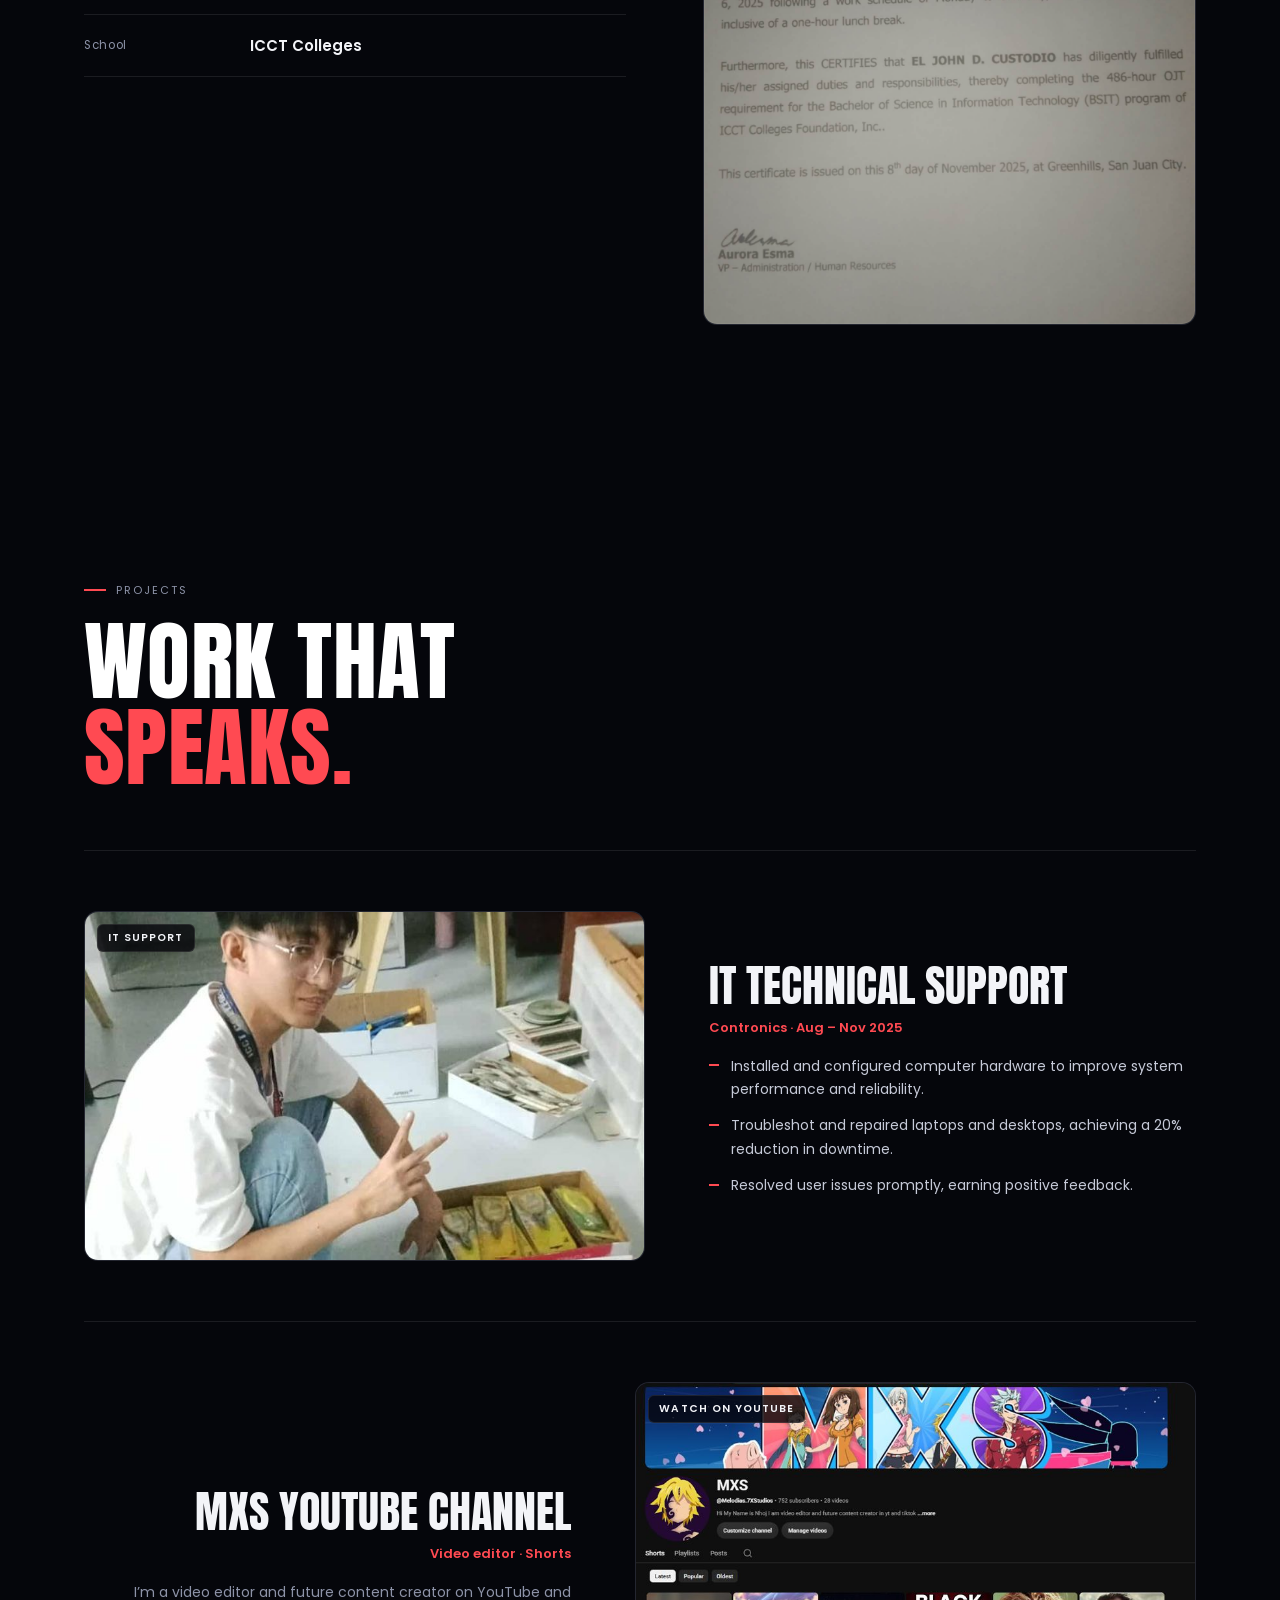
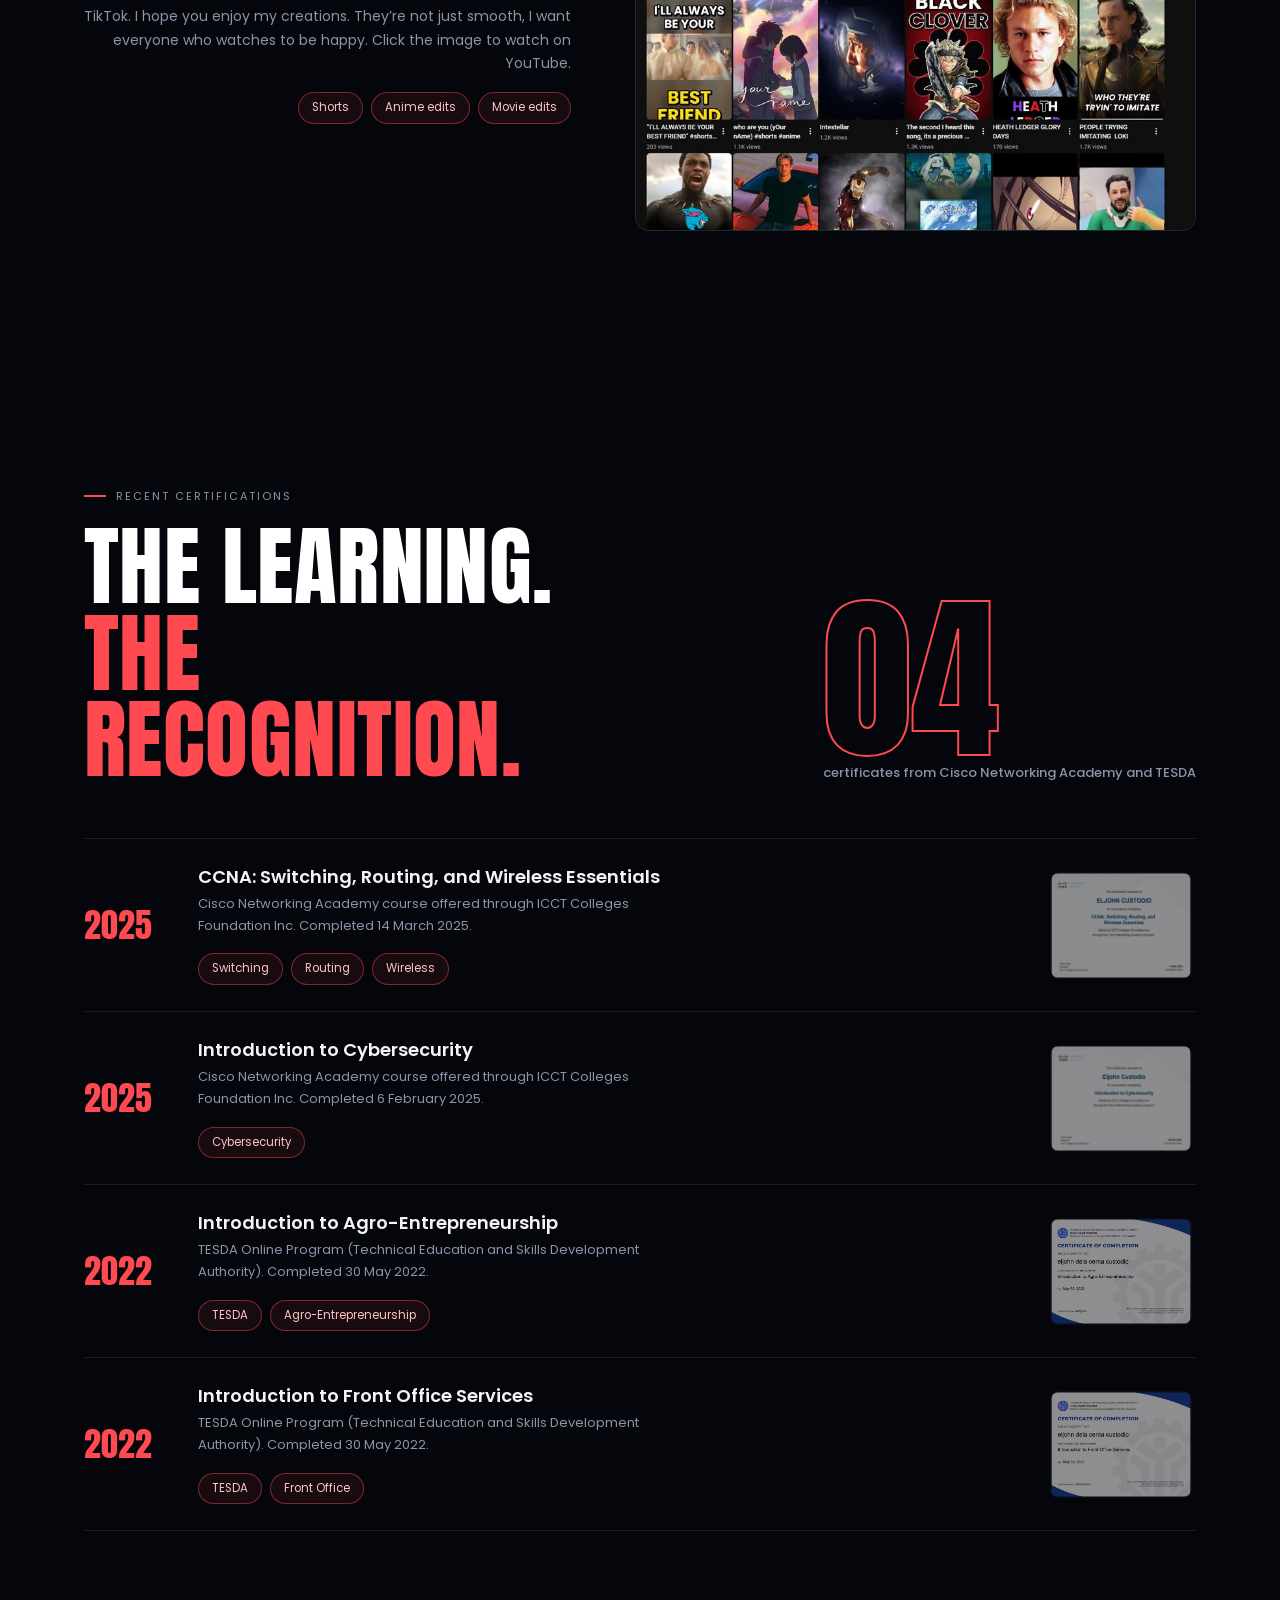
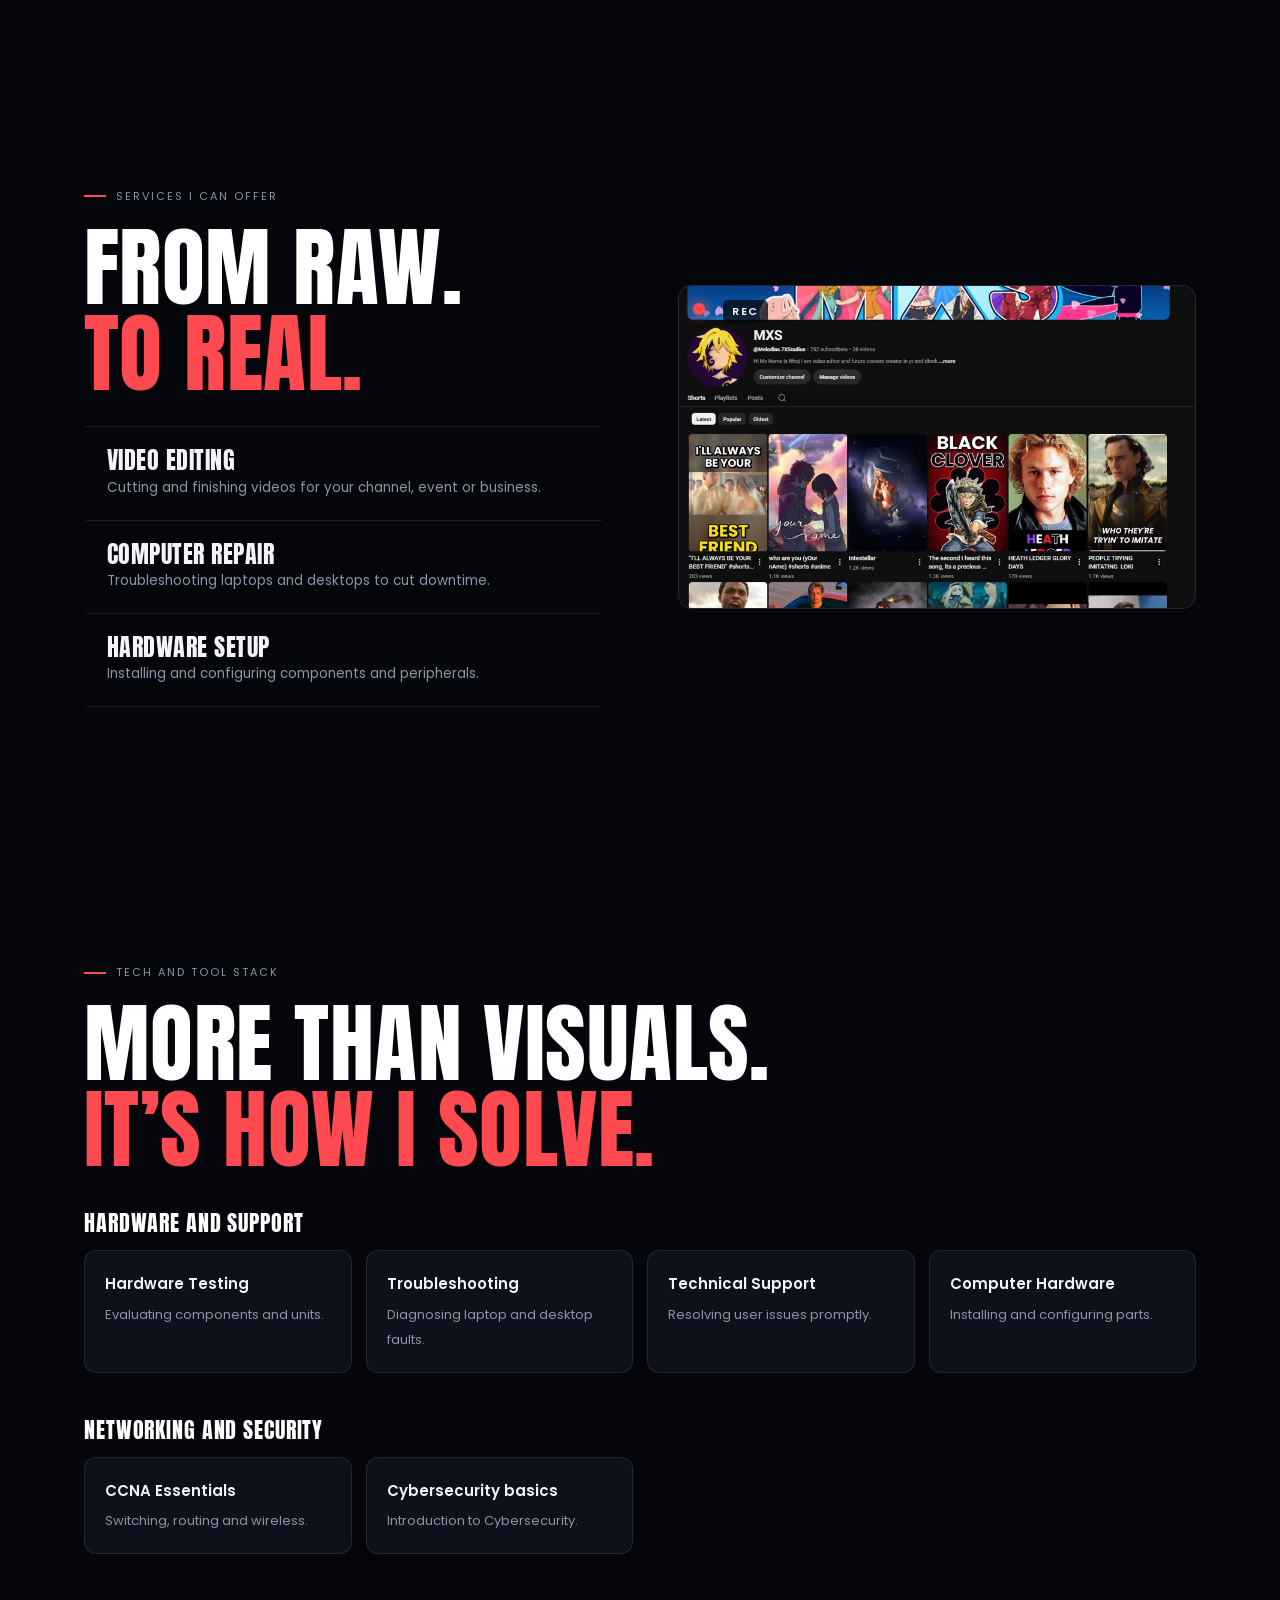
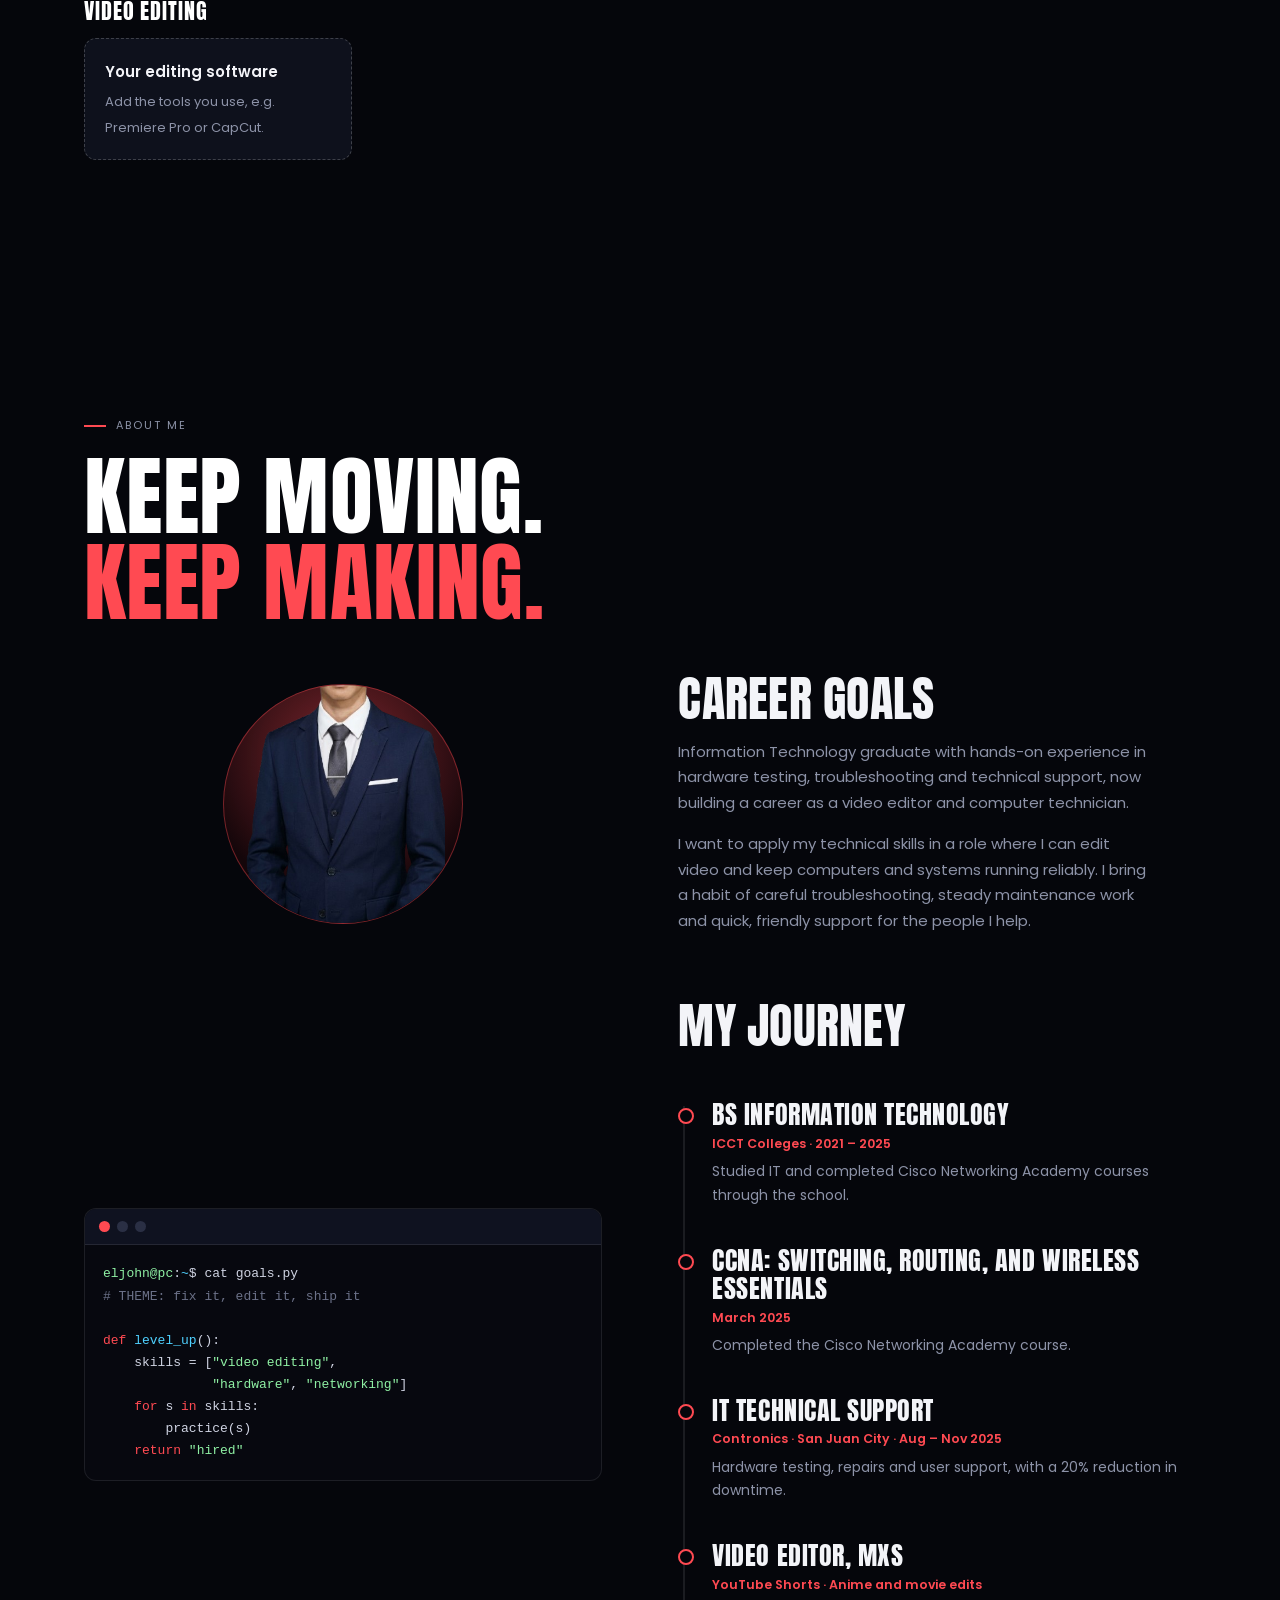
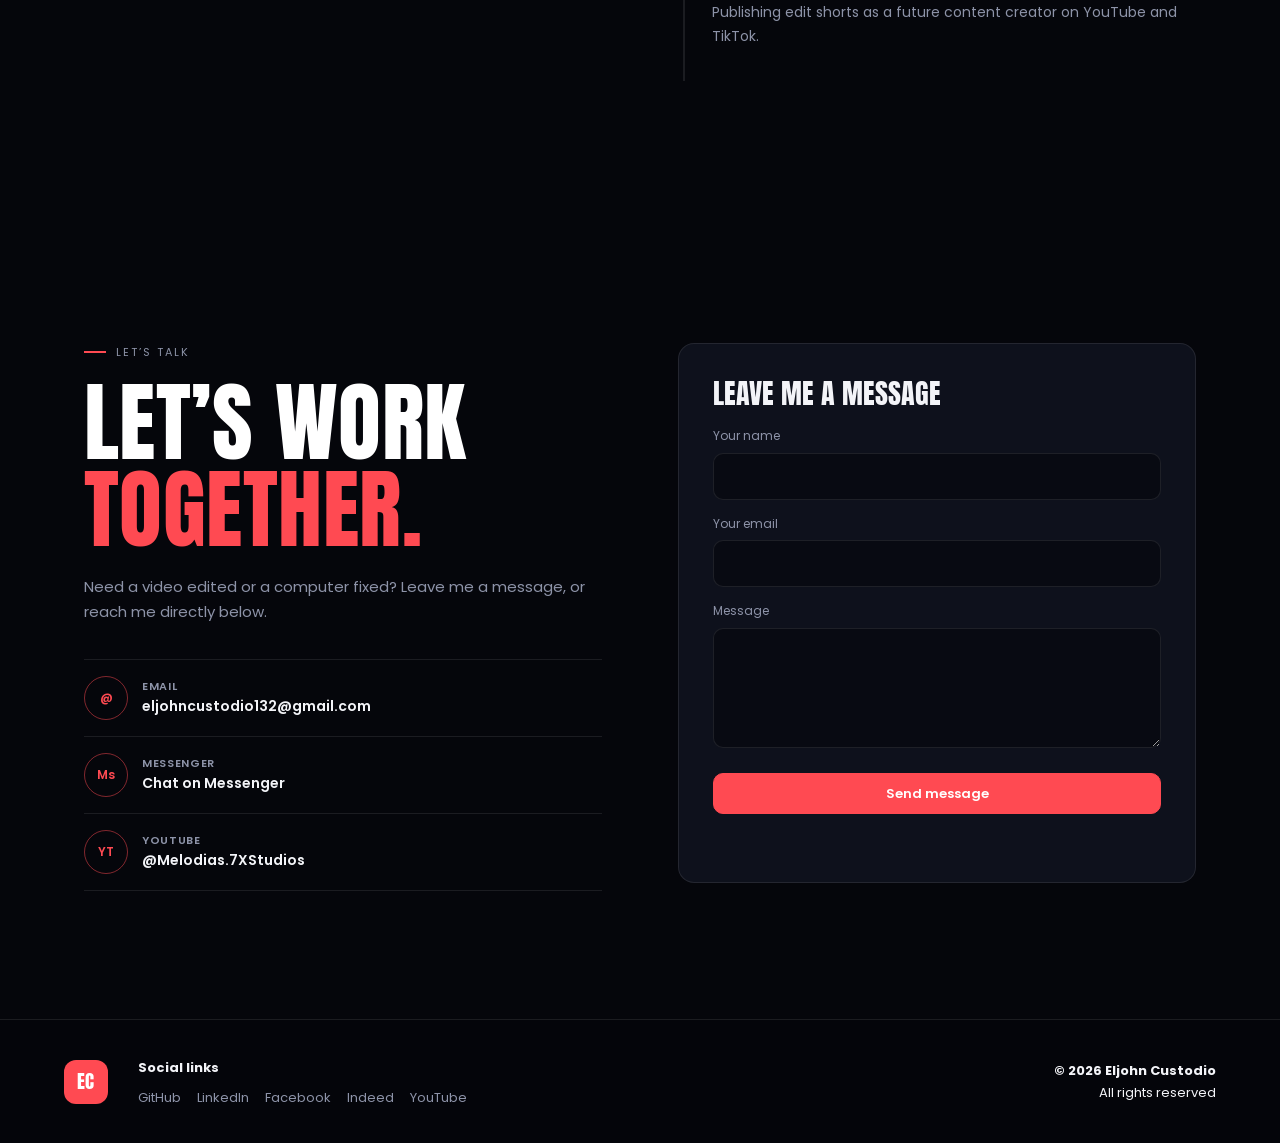
==== commit cf507ba8: "Update index.html" ====
--- a/index.html
+++ b/index.html
@@ -167,8 +167,8 @@
 .tile.todo{border-style:dashed;border-color:rgba(255,255,255,.2)}
 
 /* ---------- ABOUT ---------- */
-.about{display:grid;grid-template-columns:1fr 1fr;gap:clamp(30px,6vw,90px);align-items:center;margin-top:30px}
-.circle{justify-self:center;width:min(100%,340px);aspect-ratio:1;border-radius:50%;background:radial-gradient(circle at 50% 30%,rgba(255,74,82,.5),#14060a 70%);border:1px solid rgba(255,74,82,.4);overflow:hidden;display:flex;align-items:flex-end;justify-content:center}
+.about{display:grid;grid-template-columns:1fr 1fr;gap:clamp(30px,6vw,90px);align-items:center;margin-top:50px}
+.circle{justify-self:center;width:min(100%,240px);aspect-ratio:1;border-radius:50%;background:radial-gradient(circle at 50% 30%,rgba(255,74,82,.5),#14060a 70%);border:1px solid rgba(255,74,82,.4);overflow:hidden;display:flex;align-items:flex-end;justify-content:center}
 .circle .cut{width:86%;height:auto;object-fit:contain}
 .term{border-radius:12px;overflow:hidden;background:#07080f;border:1px solid var(--line);font:13px/1.7 ui-monospace,SFMono-Regular,Menlo,Consolas,monospace}
 .term .bar{display:flex;gap:7px;padding:12px 14px;background:#0f1220;border-bottom:1px solid var(--line)}
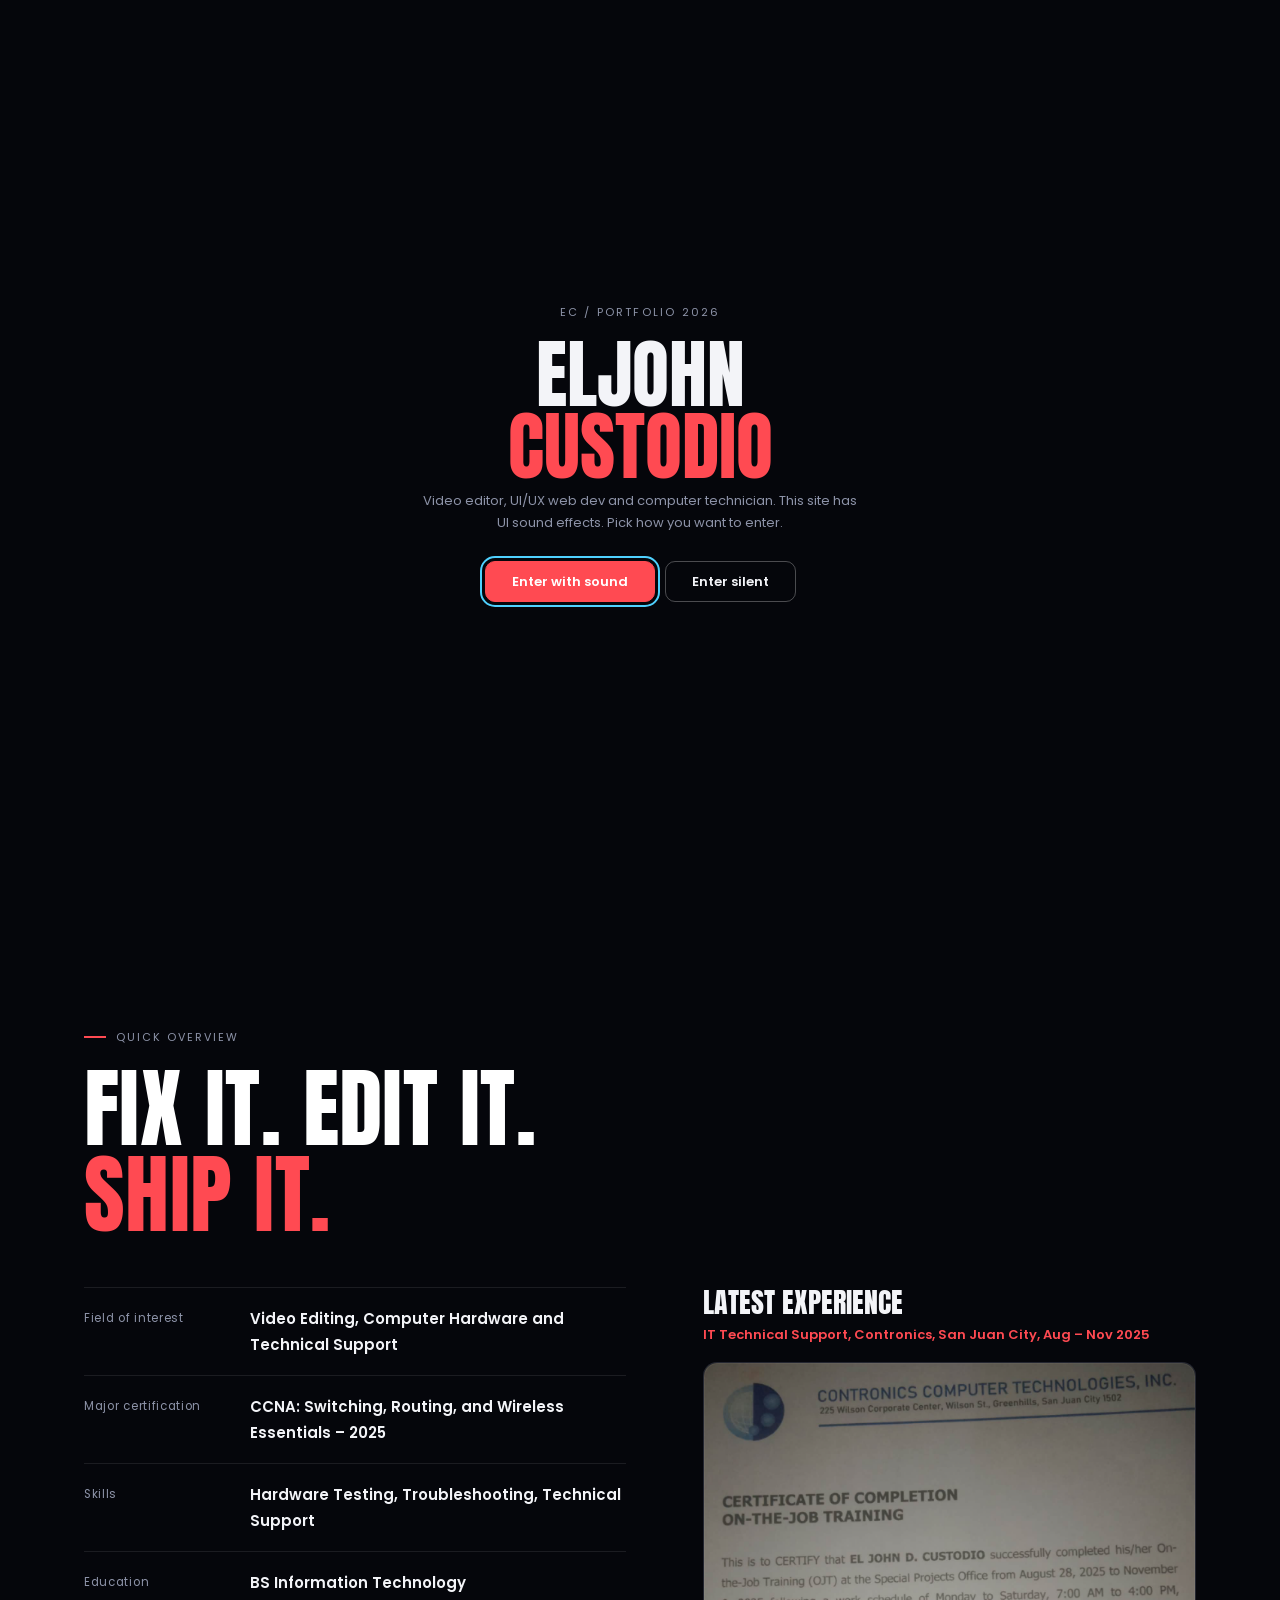
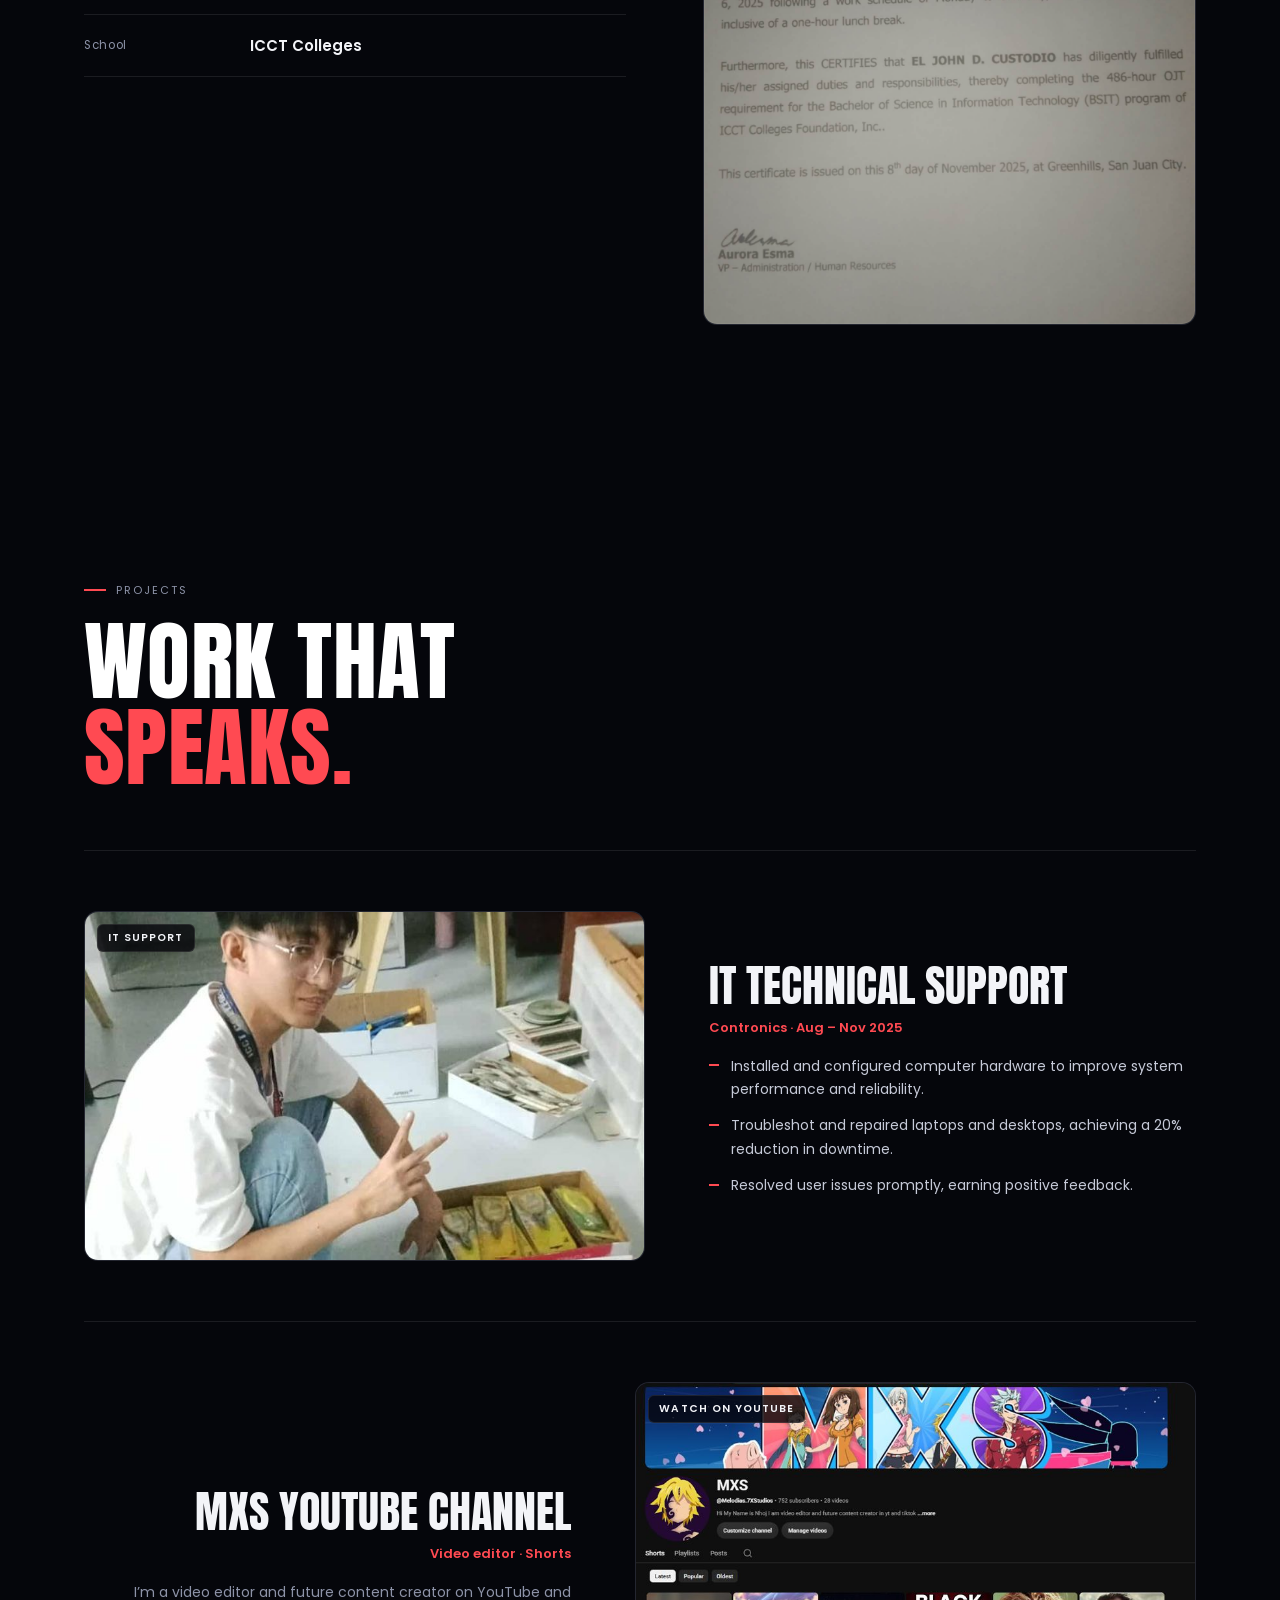
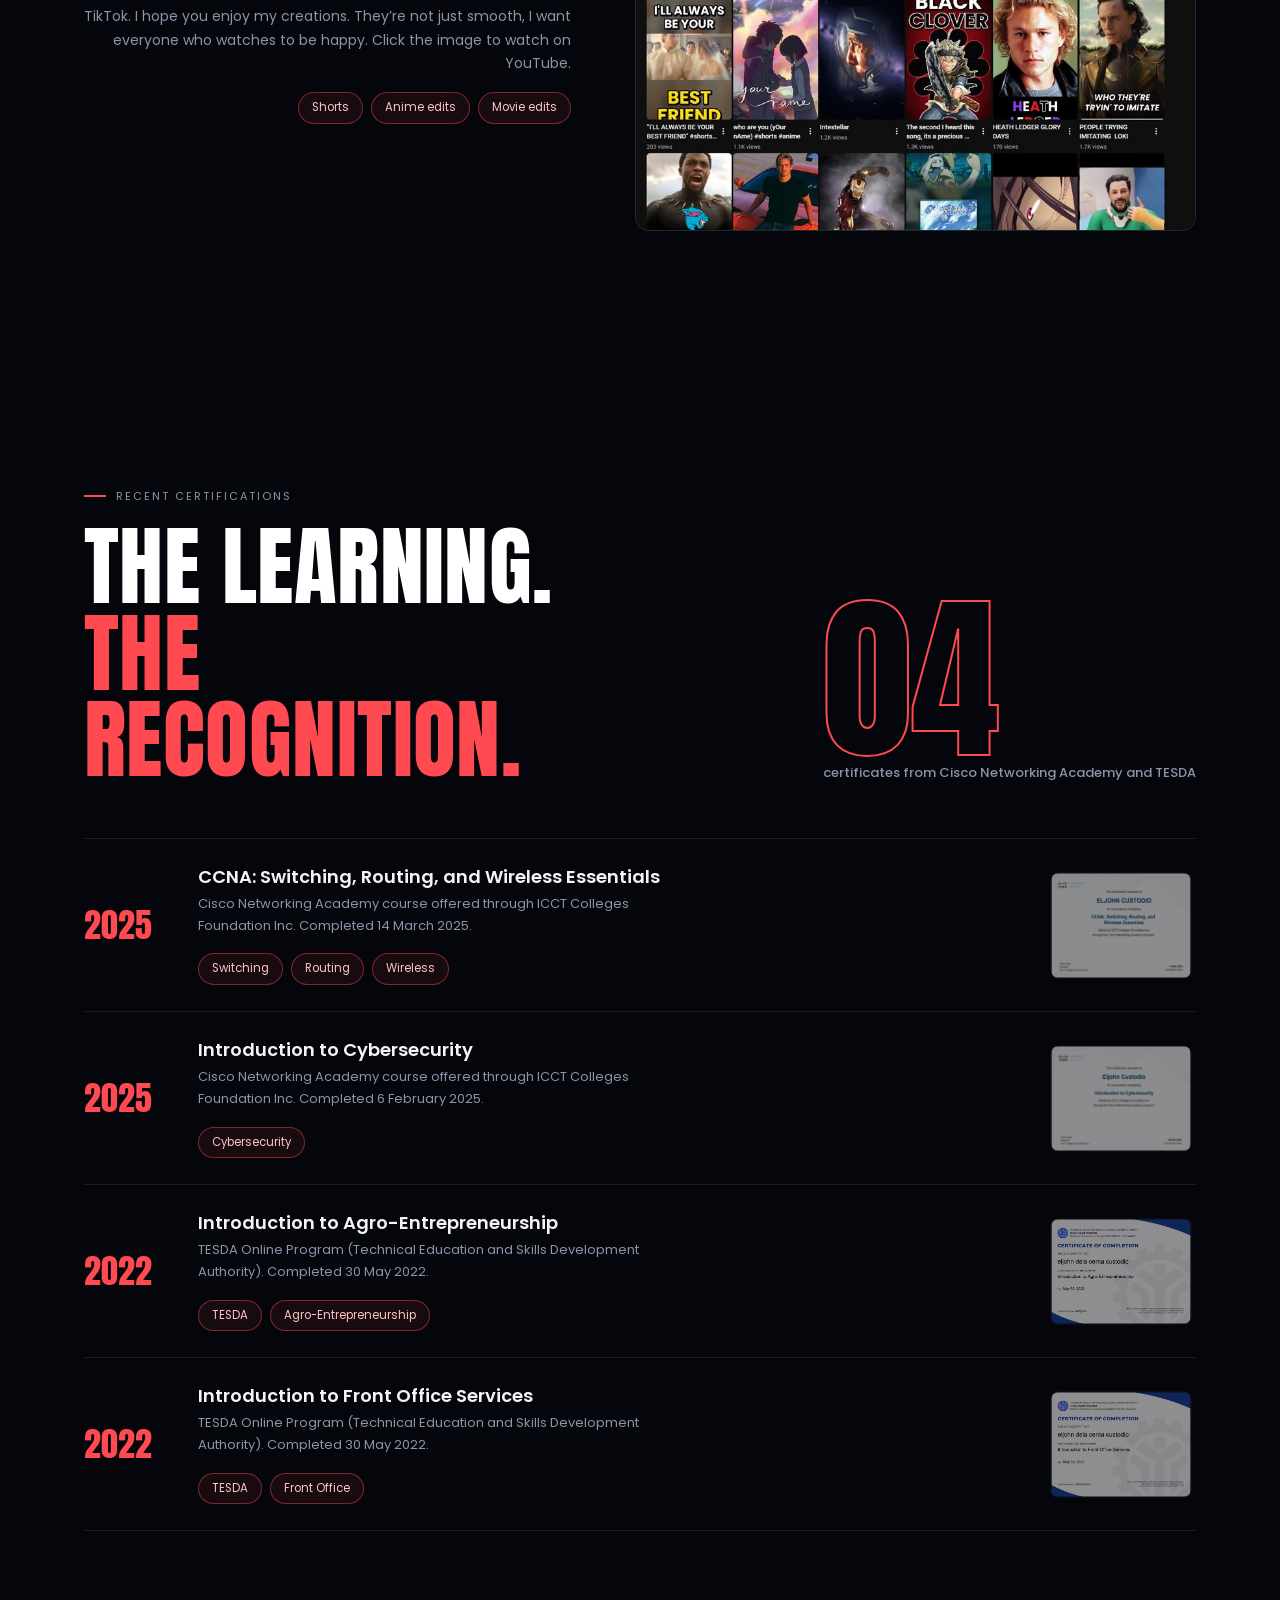
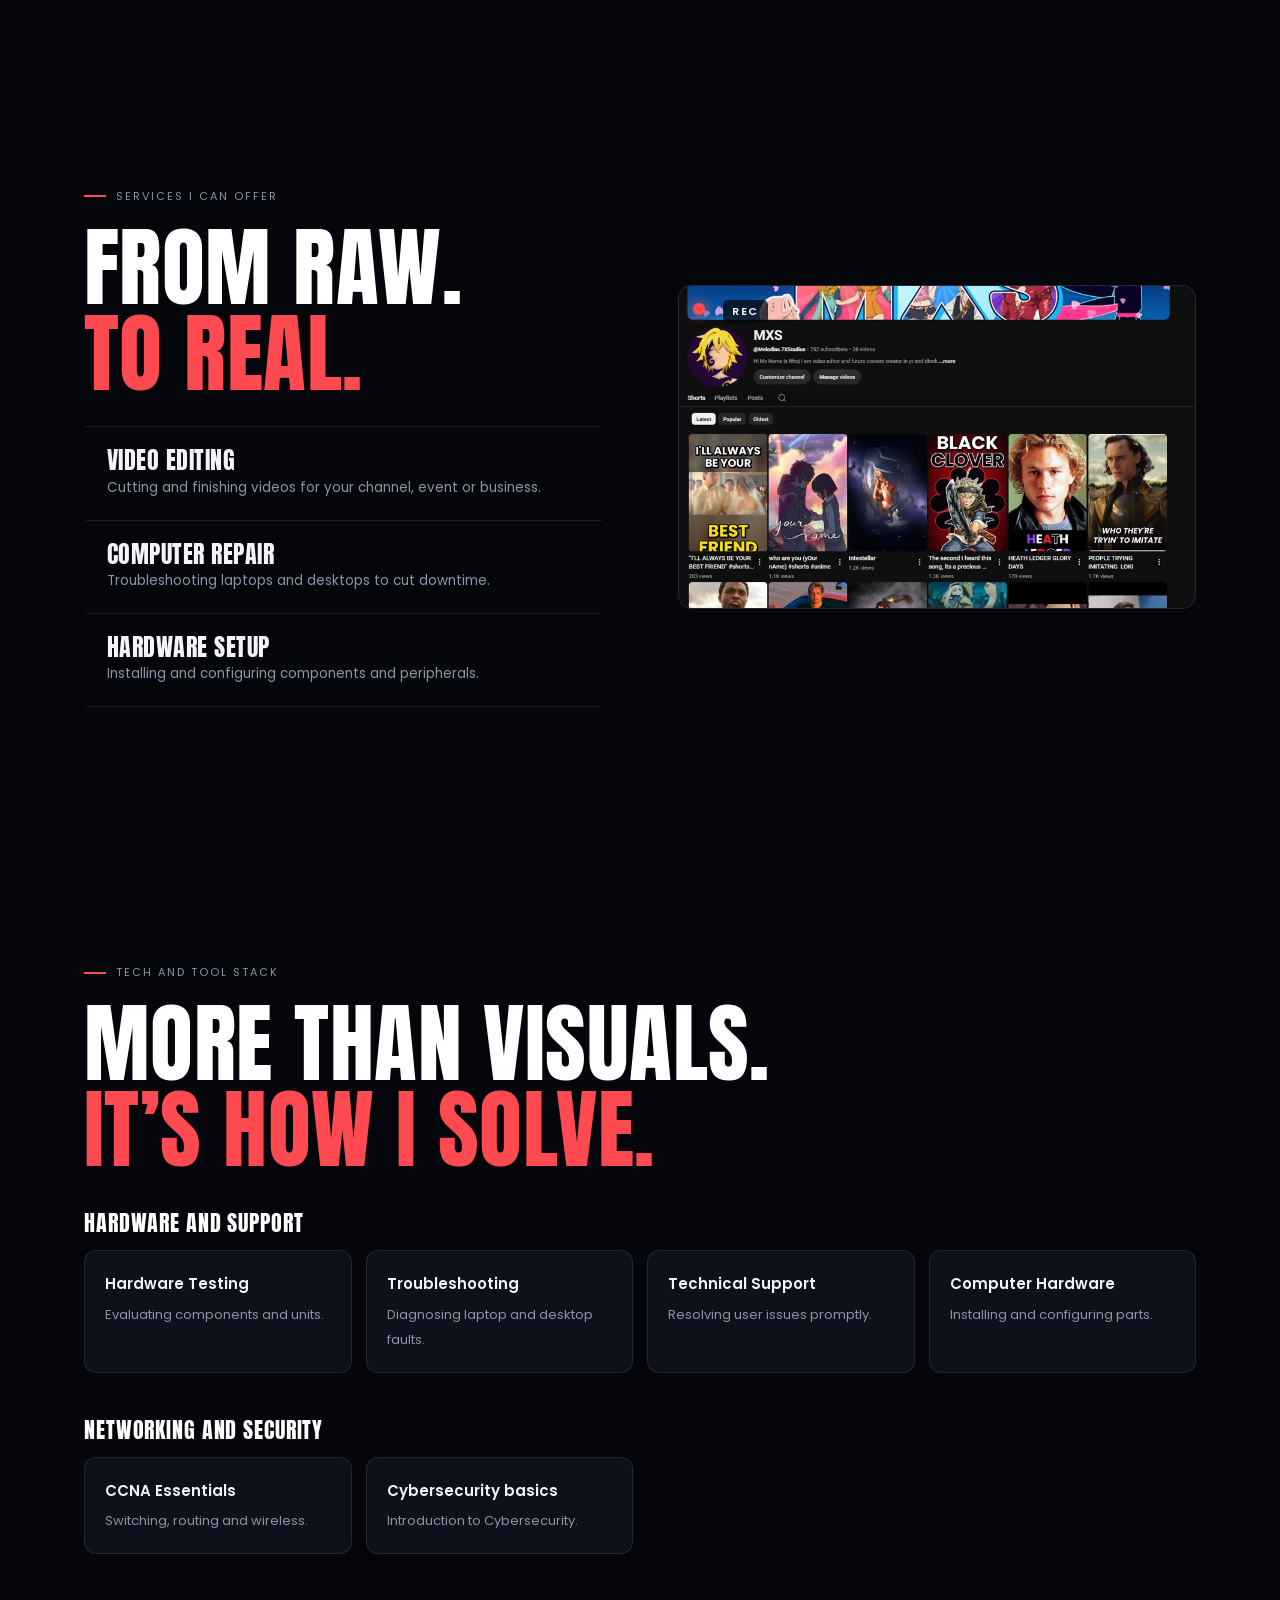
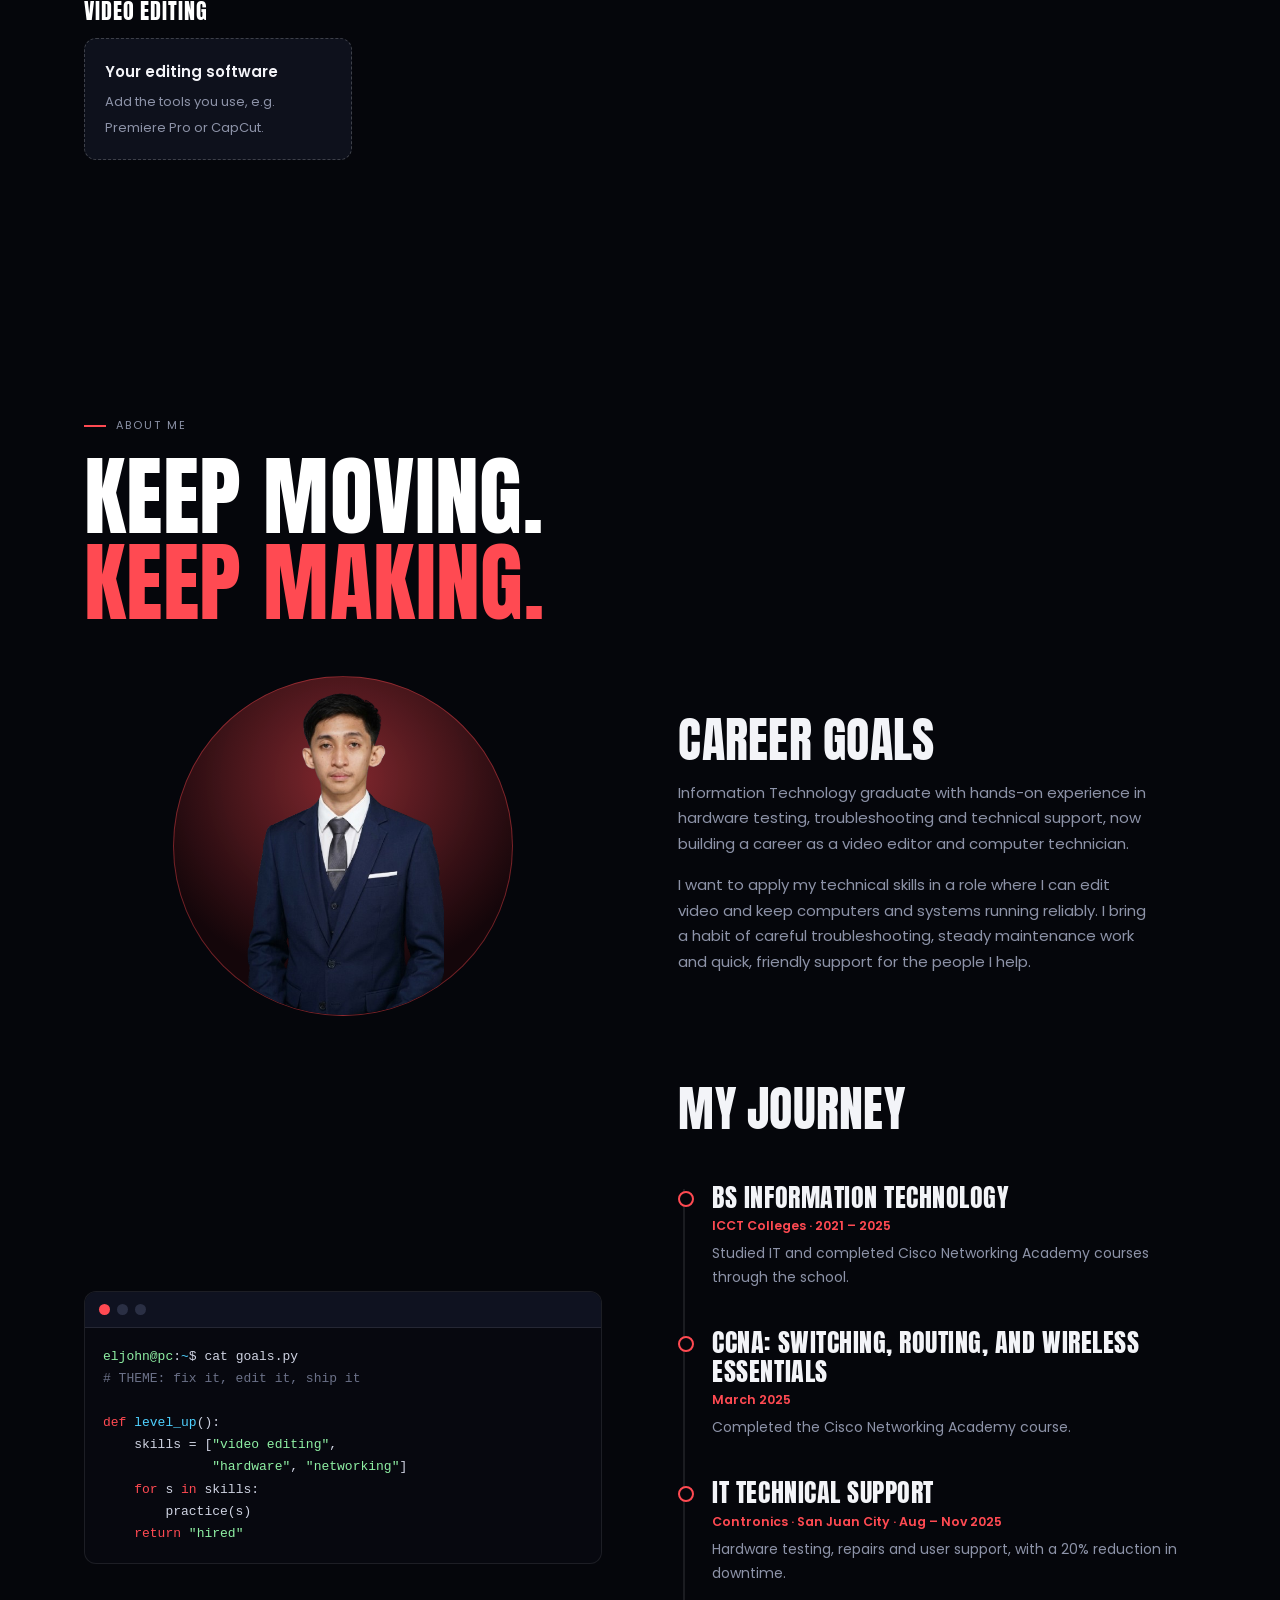
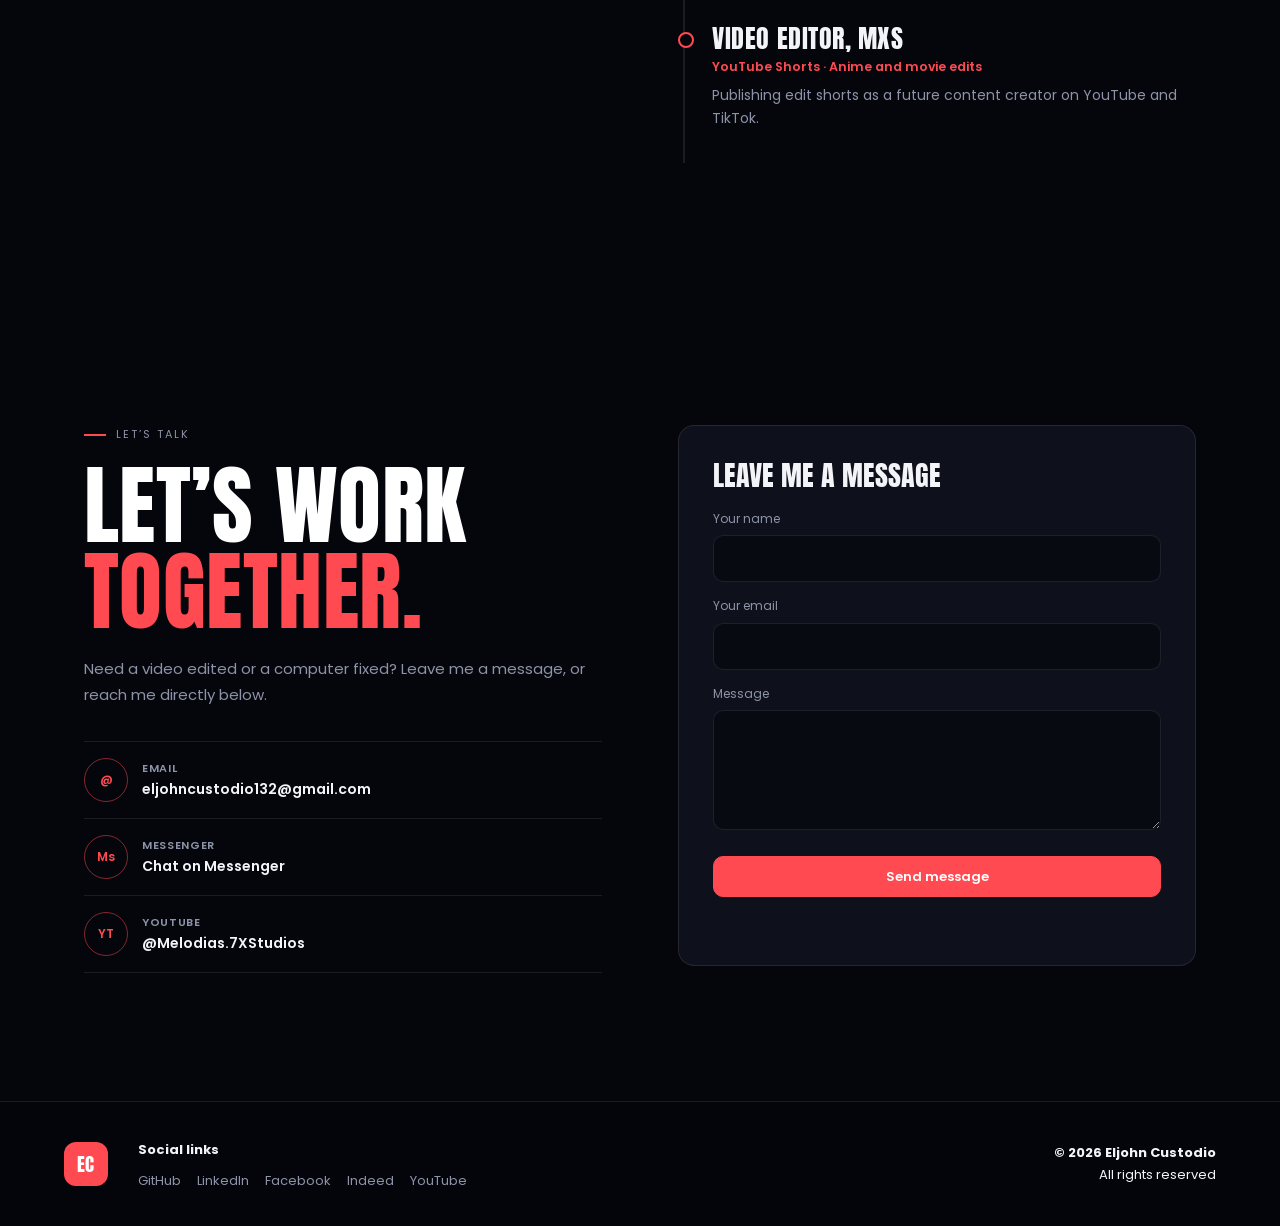
==== commit c5f32b90: "Update index.html" ====
--- a/index.html
+++ b/index.html
@@ -168,8 +168,8 @@
 
 /* ---------- ABOUT ---------- */
 .about{display:grid;grid-template-columns:1fr 1fr;gap:clamp(30px,6vw,90px);align-items:center;margin-top:50px}
-.circle{justify-self:center;width:min(100%,240px);aspect-ratio:1;border-radius:50%;background:radial-gradient(circle at 50% 30%,rgba(255,74,82,.5),#14060a 70%);border:1px solid rgba(255,74,82,.4);overflow:hidden;display:flex;align-items:flex-end;justify-content:center}
-.circle .cut{width:86%;height:auto;object-fit:contain}
+.circle{justify-self:center;width:min(100%,340px);aspect-ratio:1;border-radius:50%;background:radial-gradient(circle at 50% 30%,rgba(255,74,82,.5),#14060a 70%);border:1px solid rgba(255,74,82,.4);overflow:hidden;display:flex;align-items:flex-end;justify-content:center}
+.circle .cut{width:60%;height:auto;object-fit:contain}
 .term{border-radius:12px;overflow:hidden;background:#07080f;border:1px solid var(--line);font:13px/1.7 ui-monospace,SFMono-Regular,Menlo,Consolas,monospace}
 .term .bar{display:flex;gap:7px;padding:12px 14px;background:#0f1220;border-bottom:1px solid var(--line)}
 .term .bar i{width:11px;height:11px;border-radius:50%;background:#2a2f44}
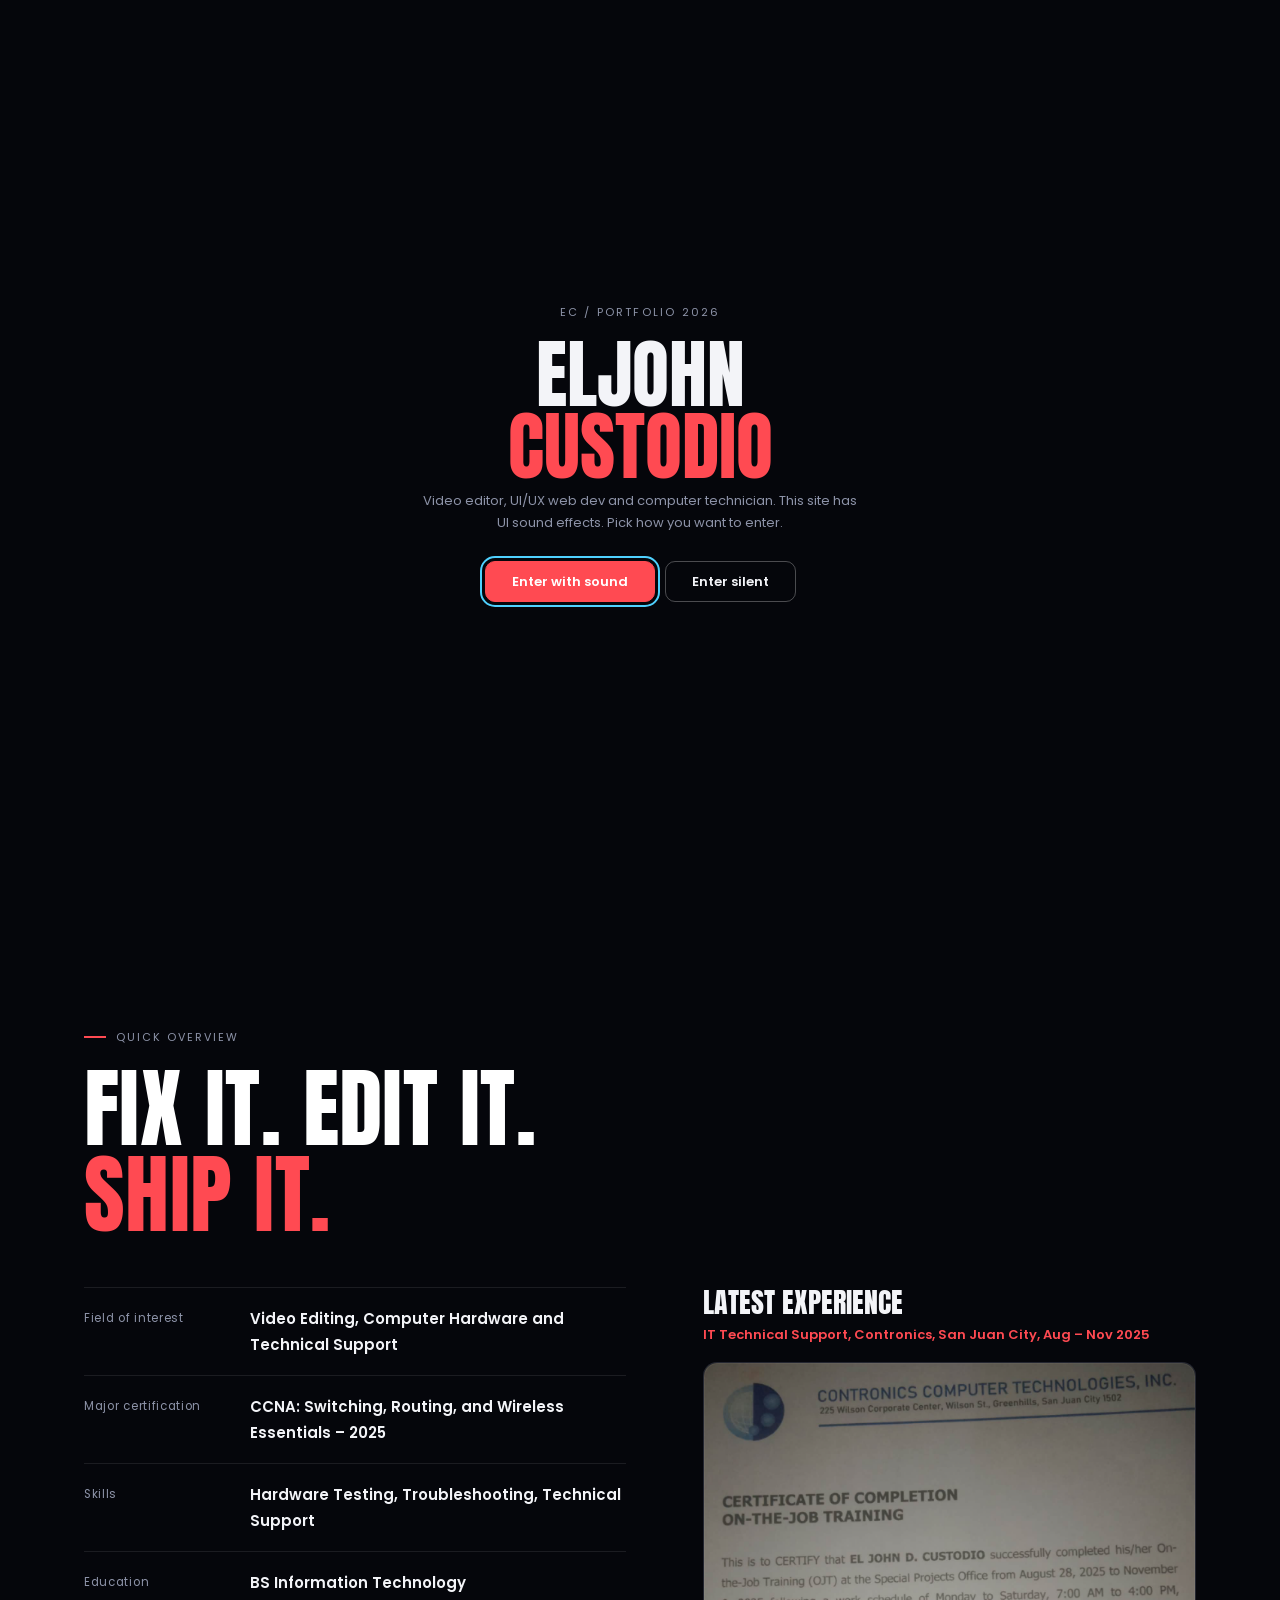
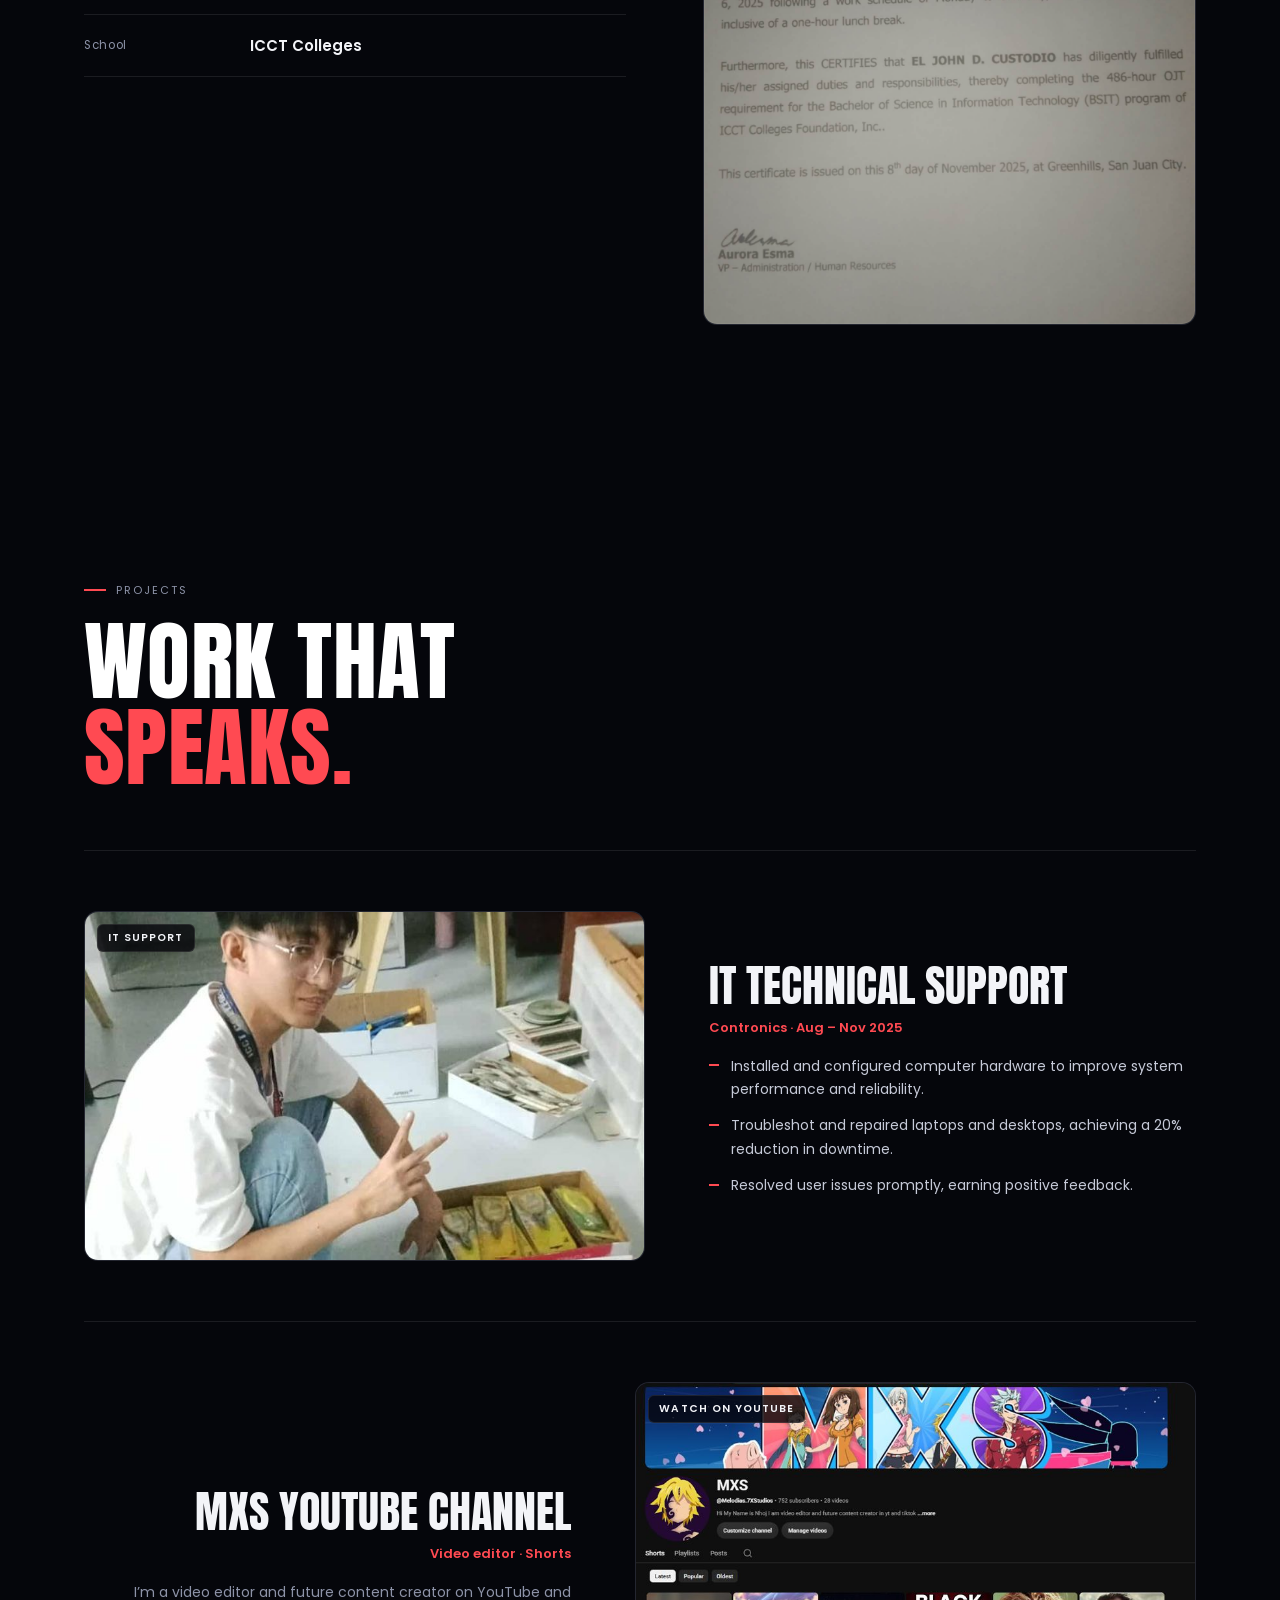
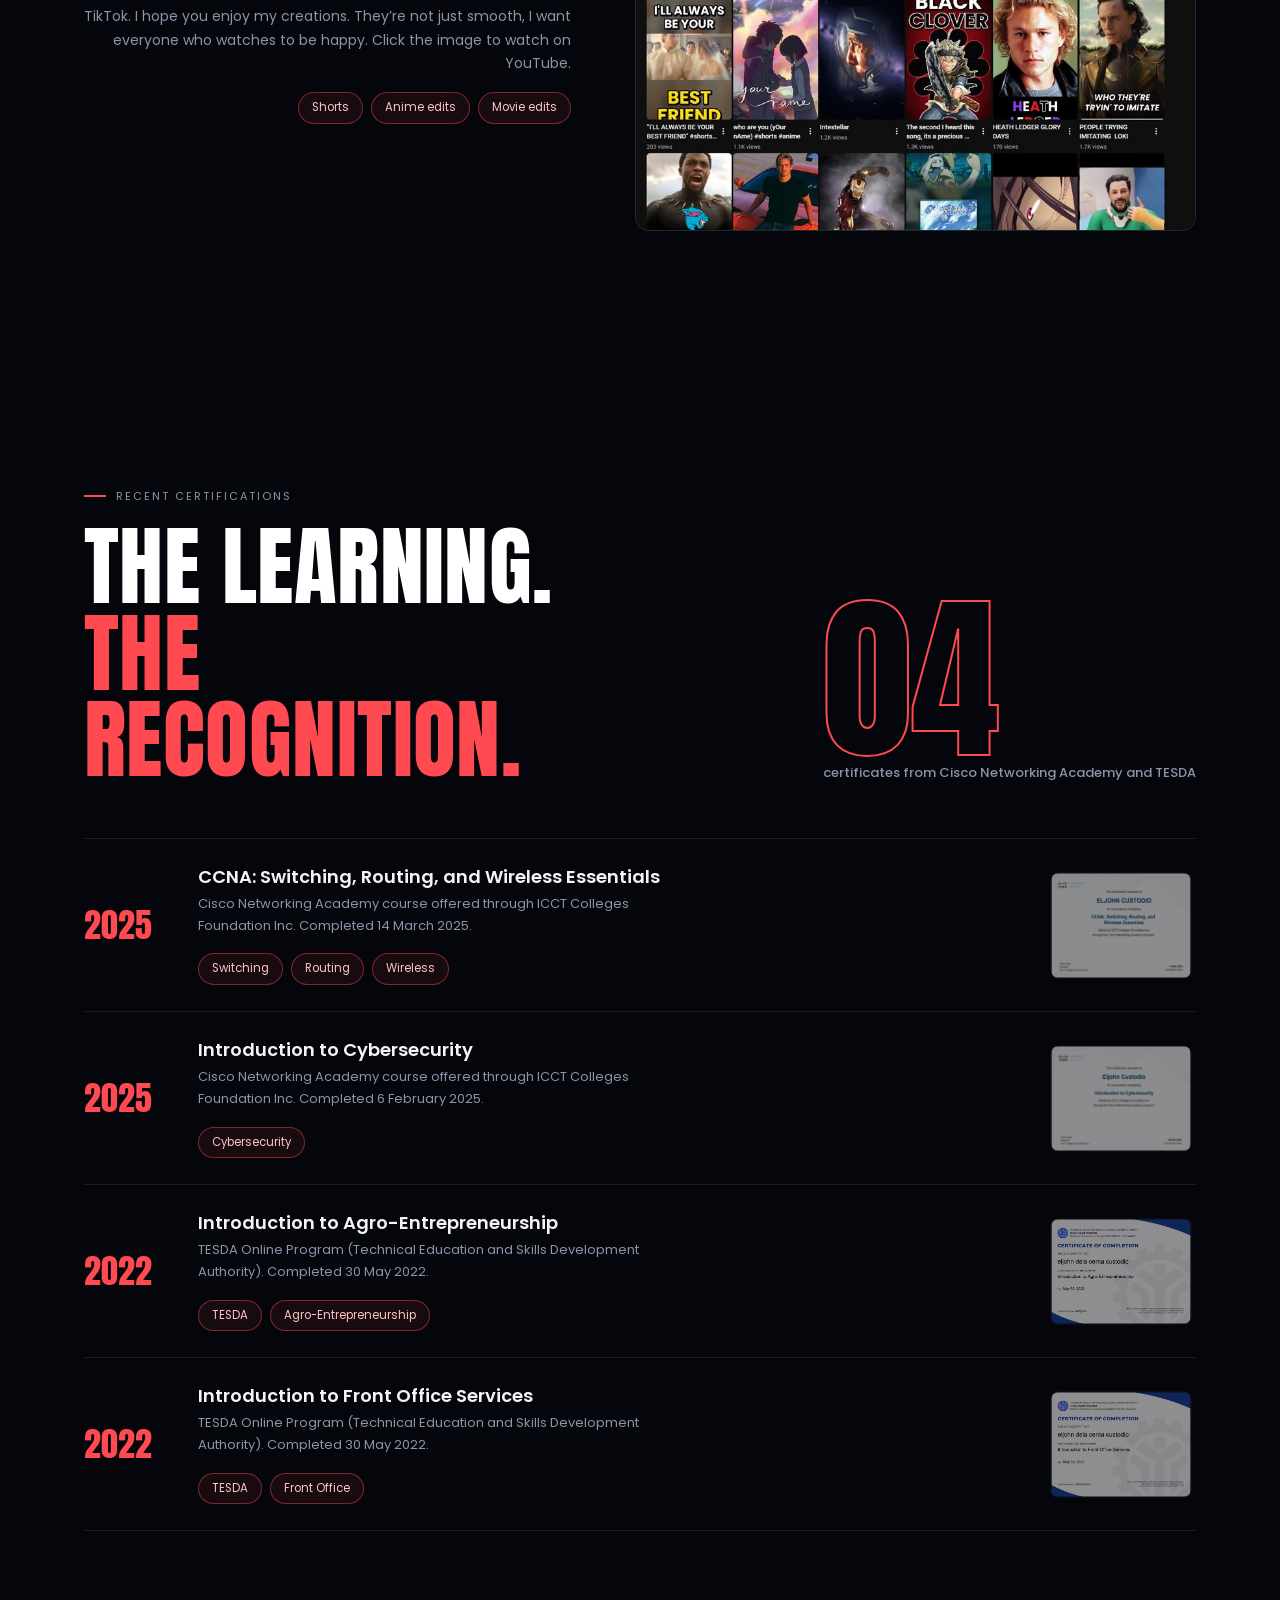
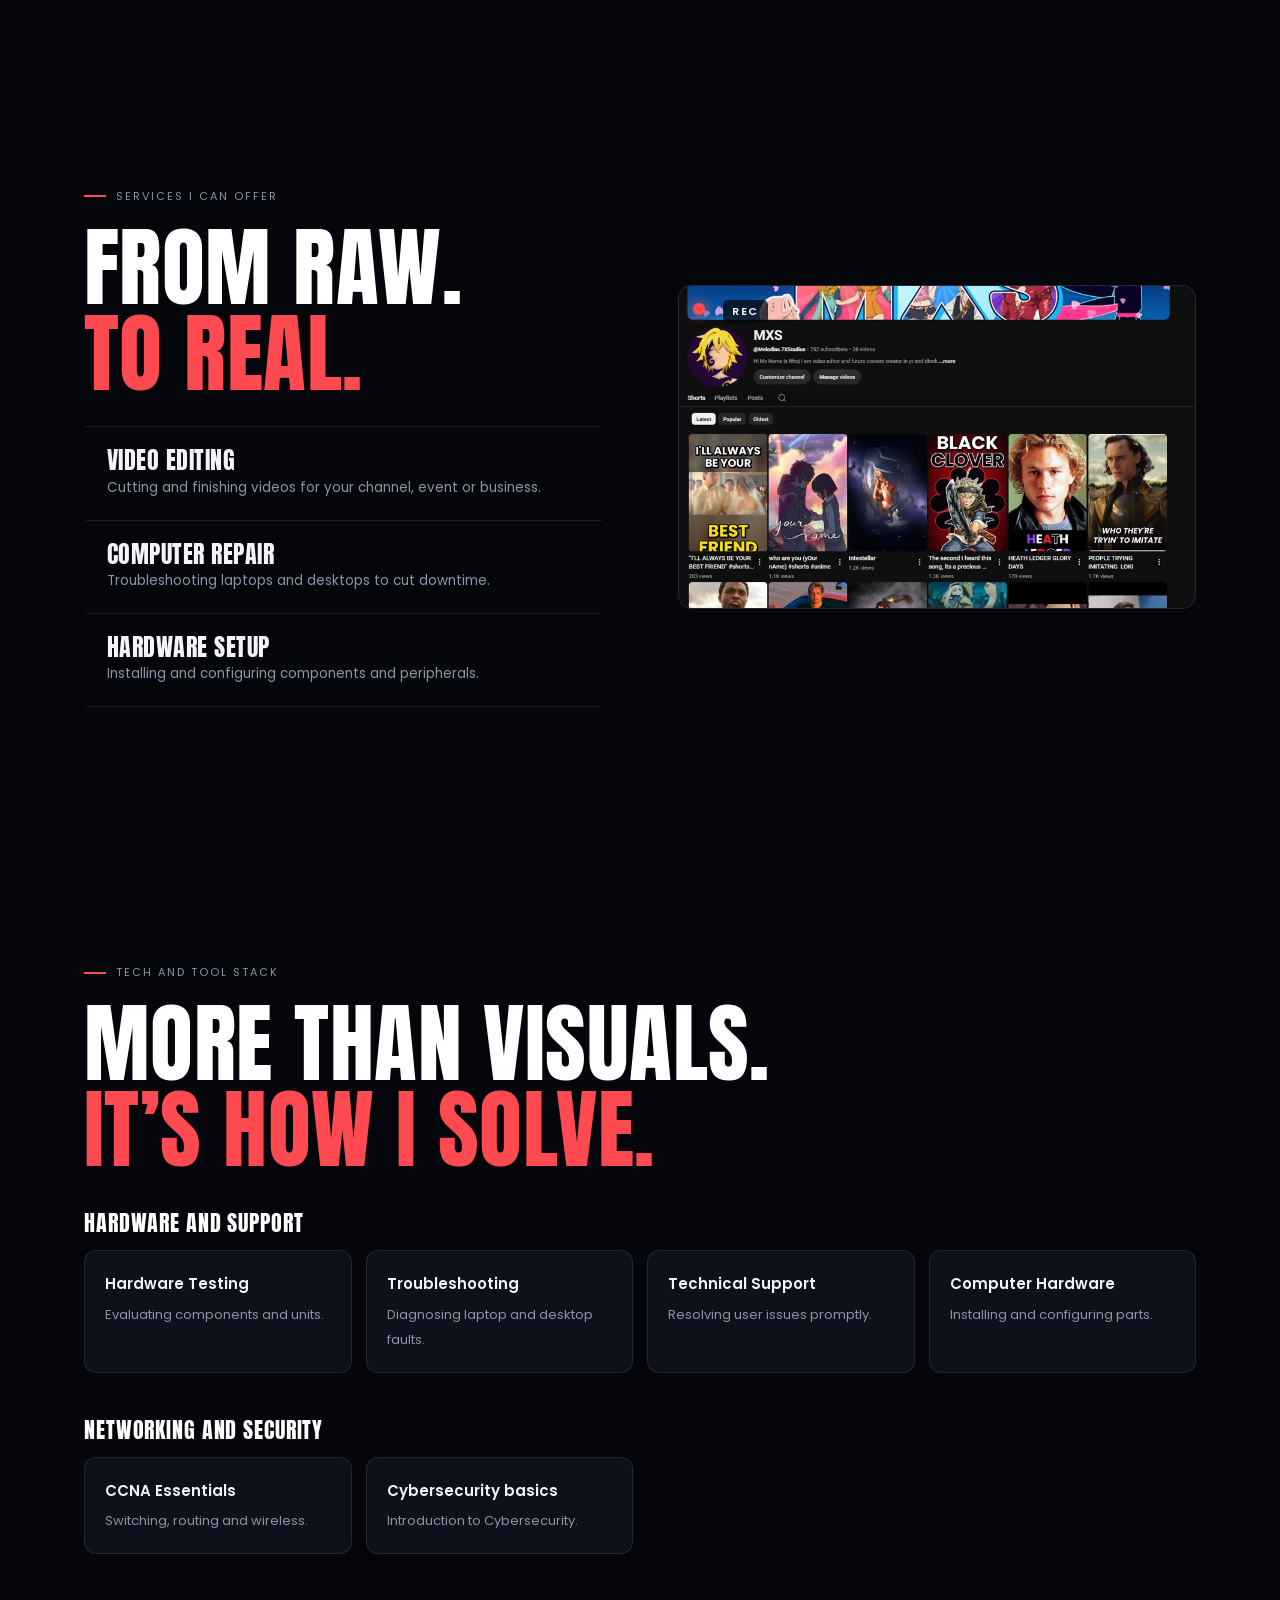
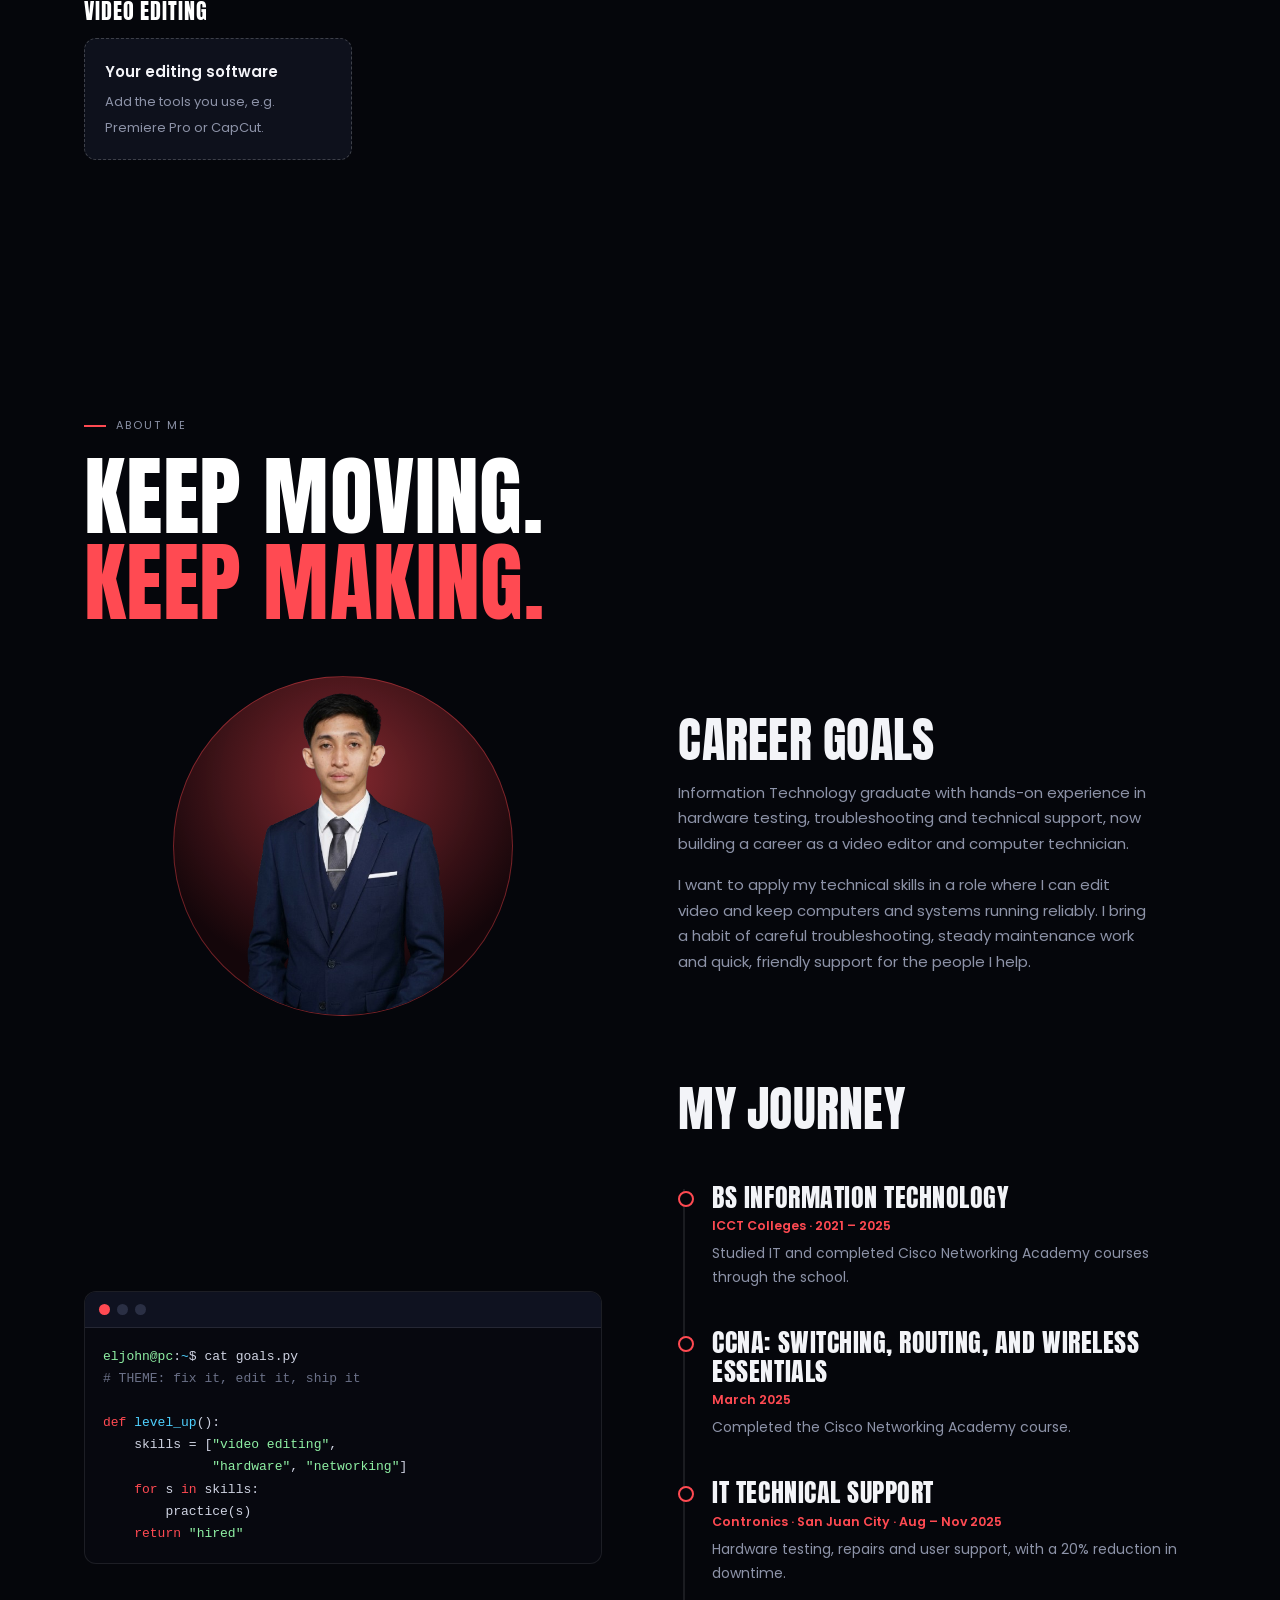
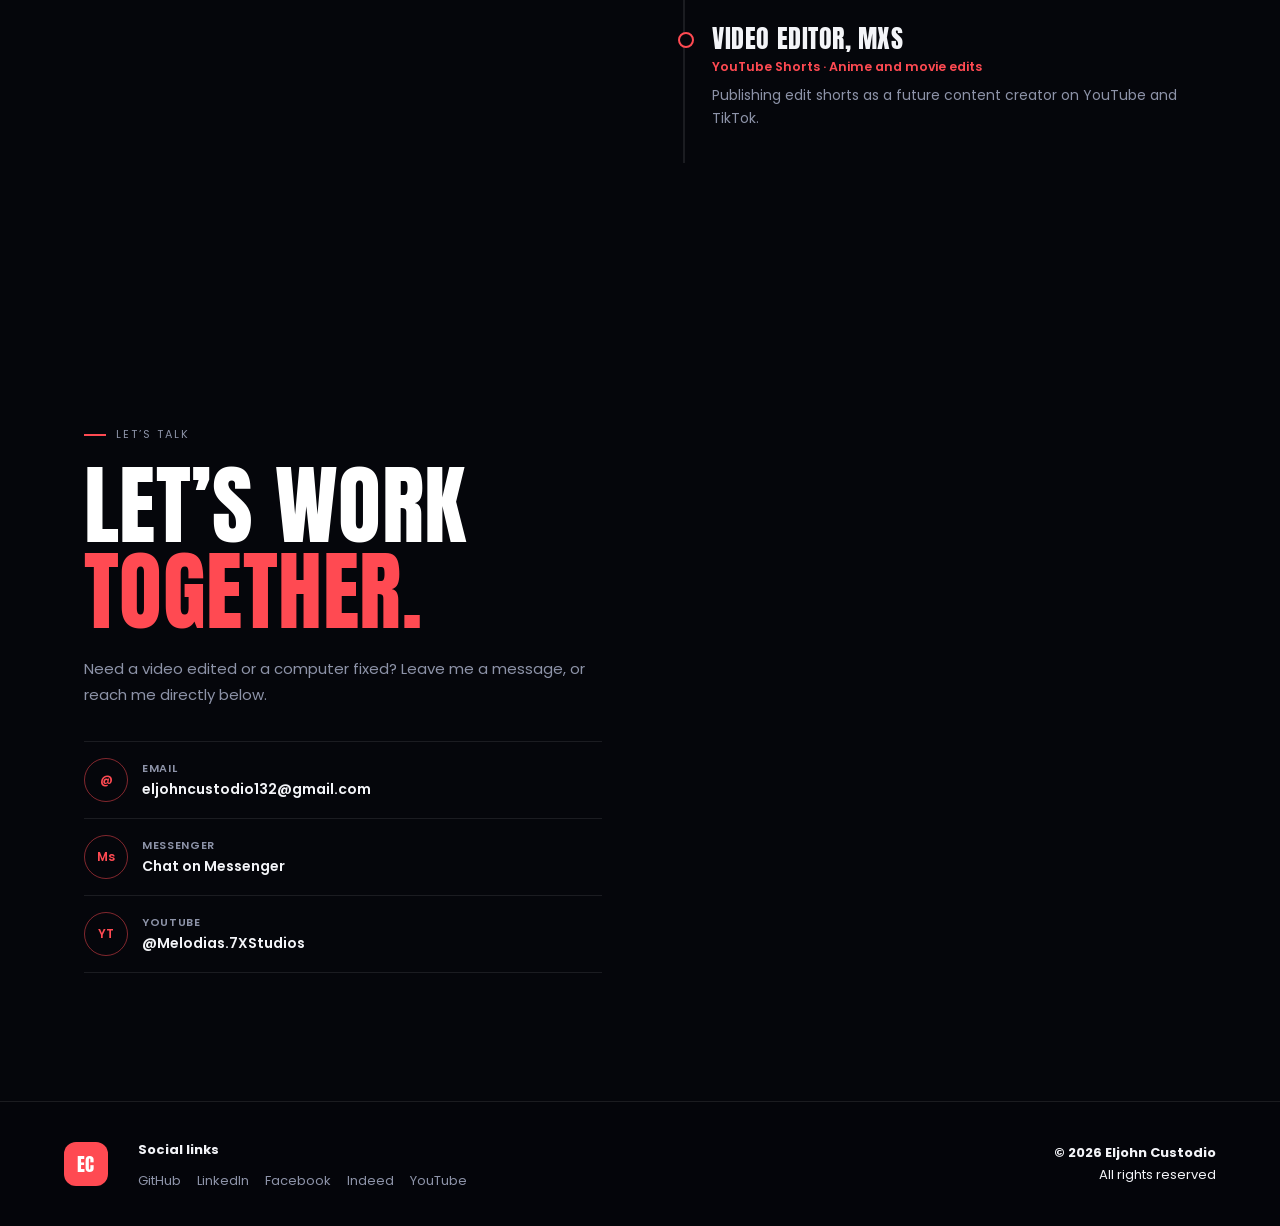
==== commit 3c212a9c: "Update index.html" ====
--- a/index.html
+++ b/index.html
@@ -422,14 +422,6 @@
       <a href="https://www.youtube.com/@Melodias.7XStudios" target="_blank" rel="noopener"><span class="ic">YT</span><span><small>YOUTUBE</small><span>@Melodias.7XStudios</span></span></a>
     </div>
   </div>
-  <form id="msg" novalidate>
-    <h3>Leave me a message</h3>
-    <label for="fn">Your name</label><input id="fn" name="name" autocomplete="name" required>
-    <label for="fe">Your email</label><input id="fe" name="email" type="email" autocomplete="email" required>
-    <label for="fm">Message</label><textarea id="fm" name="message" required></textarea>
-    <button class="btn" type="submit">Send message</button>
-    <p id="fstat" role="status" aria-live="polite"></p>
-  </form>
 </div></section>
 </main>
 
